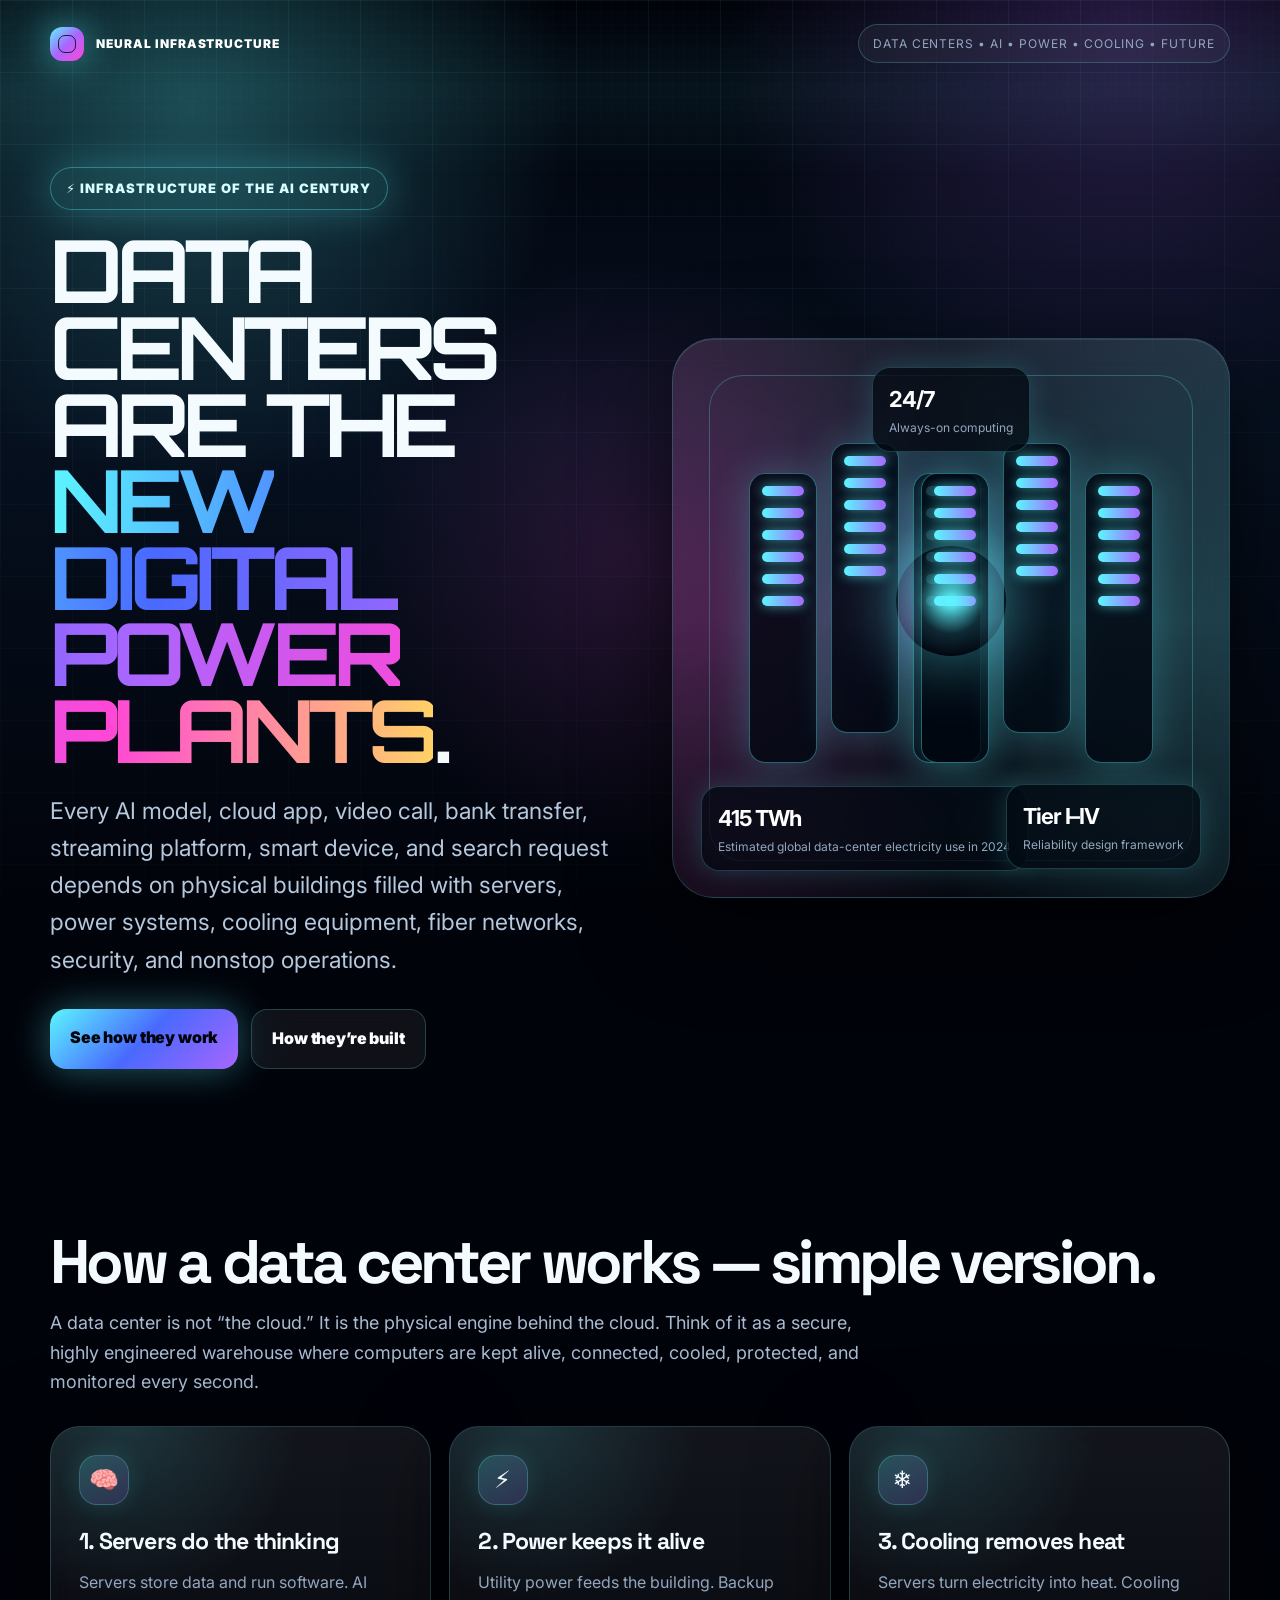
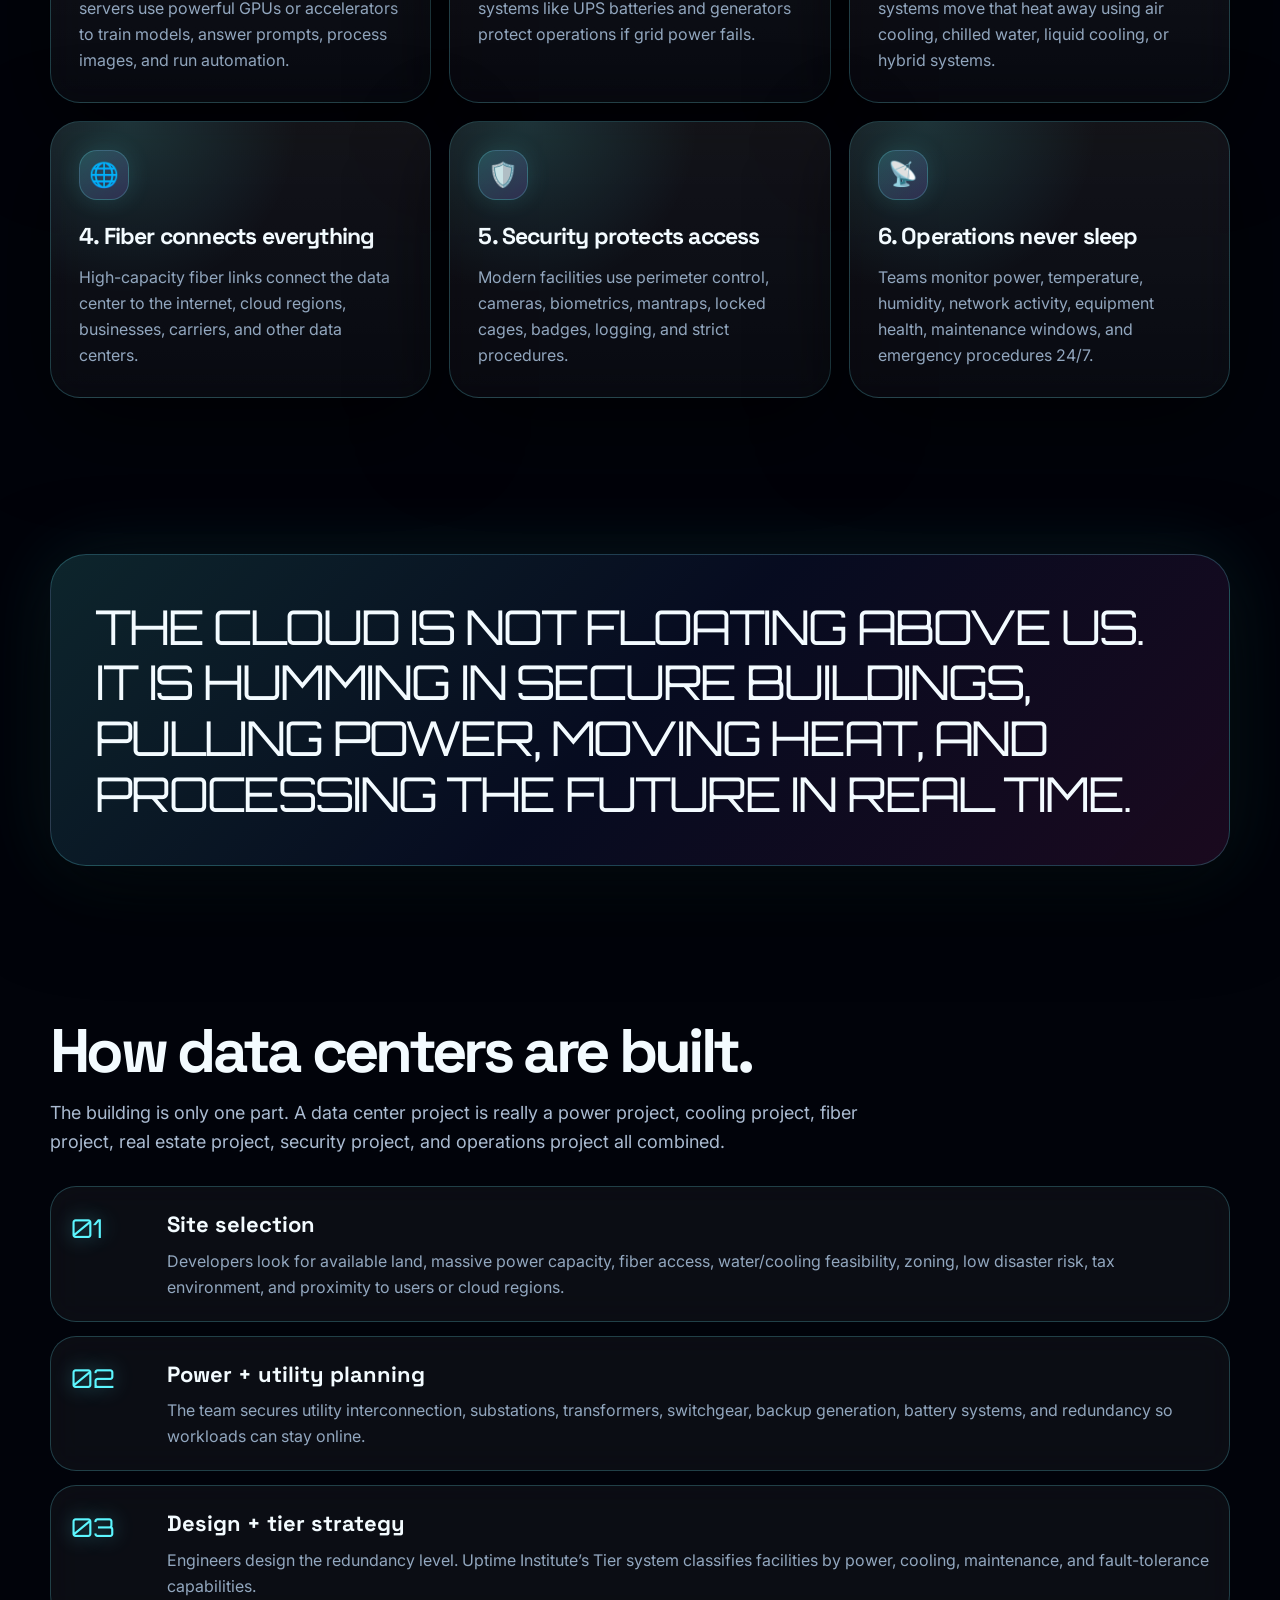
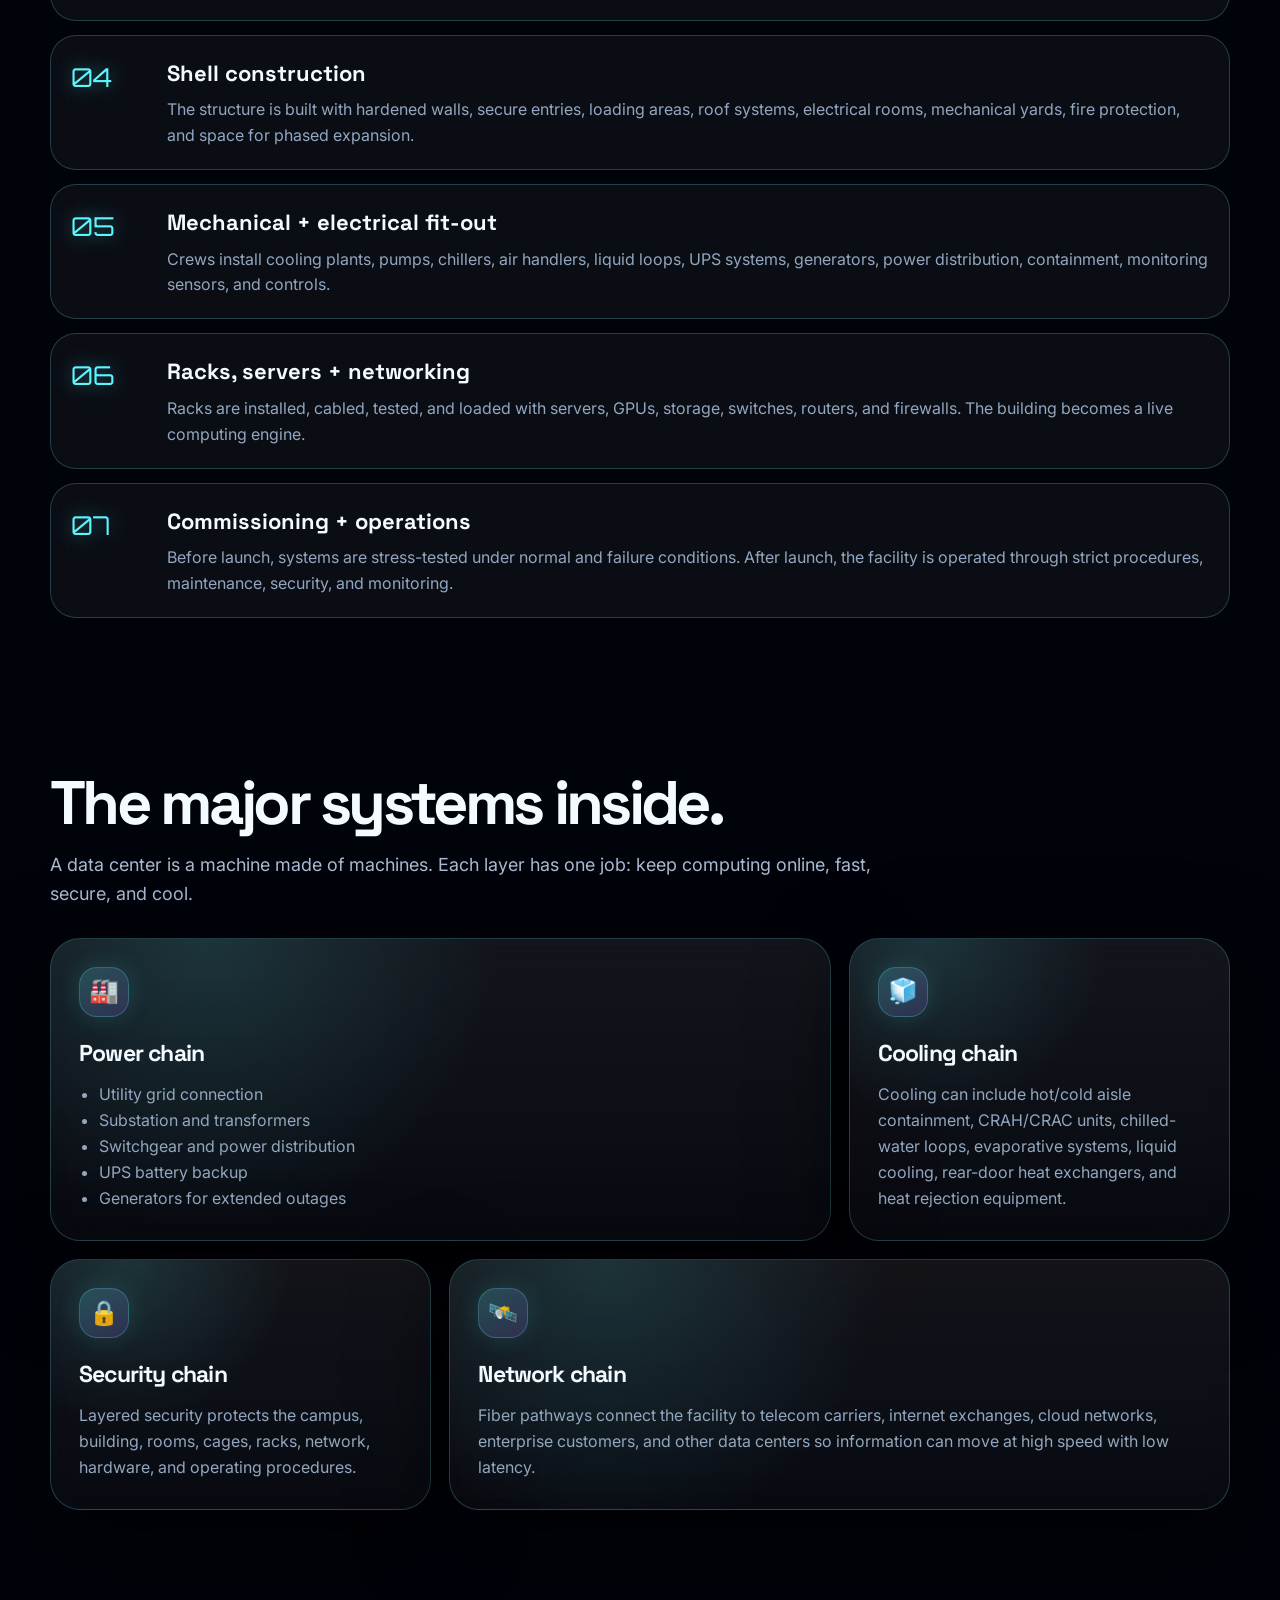
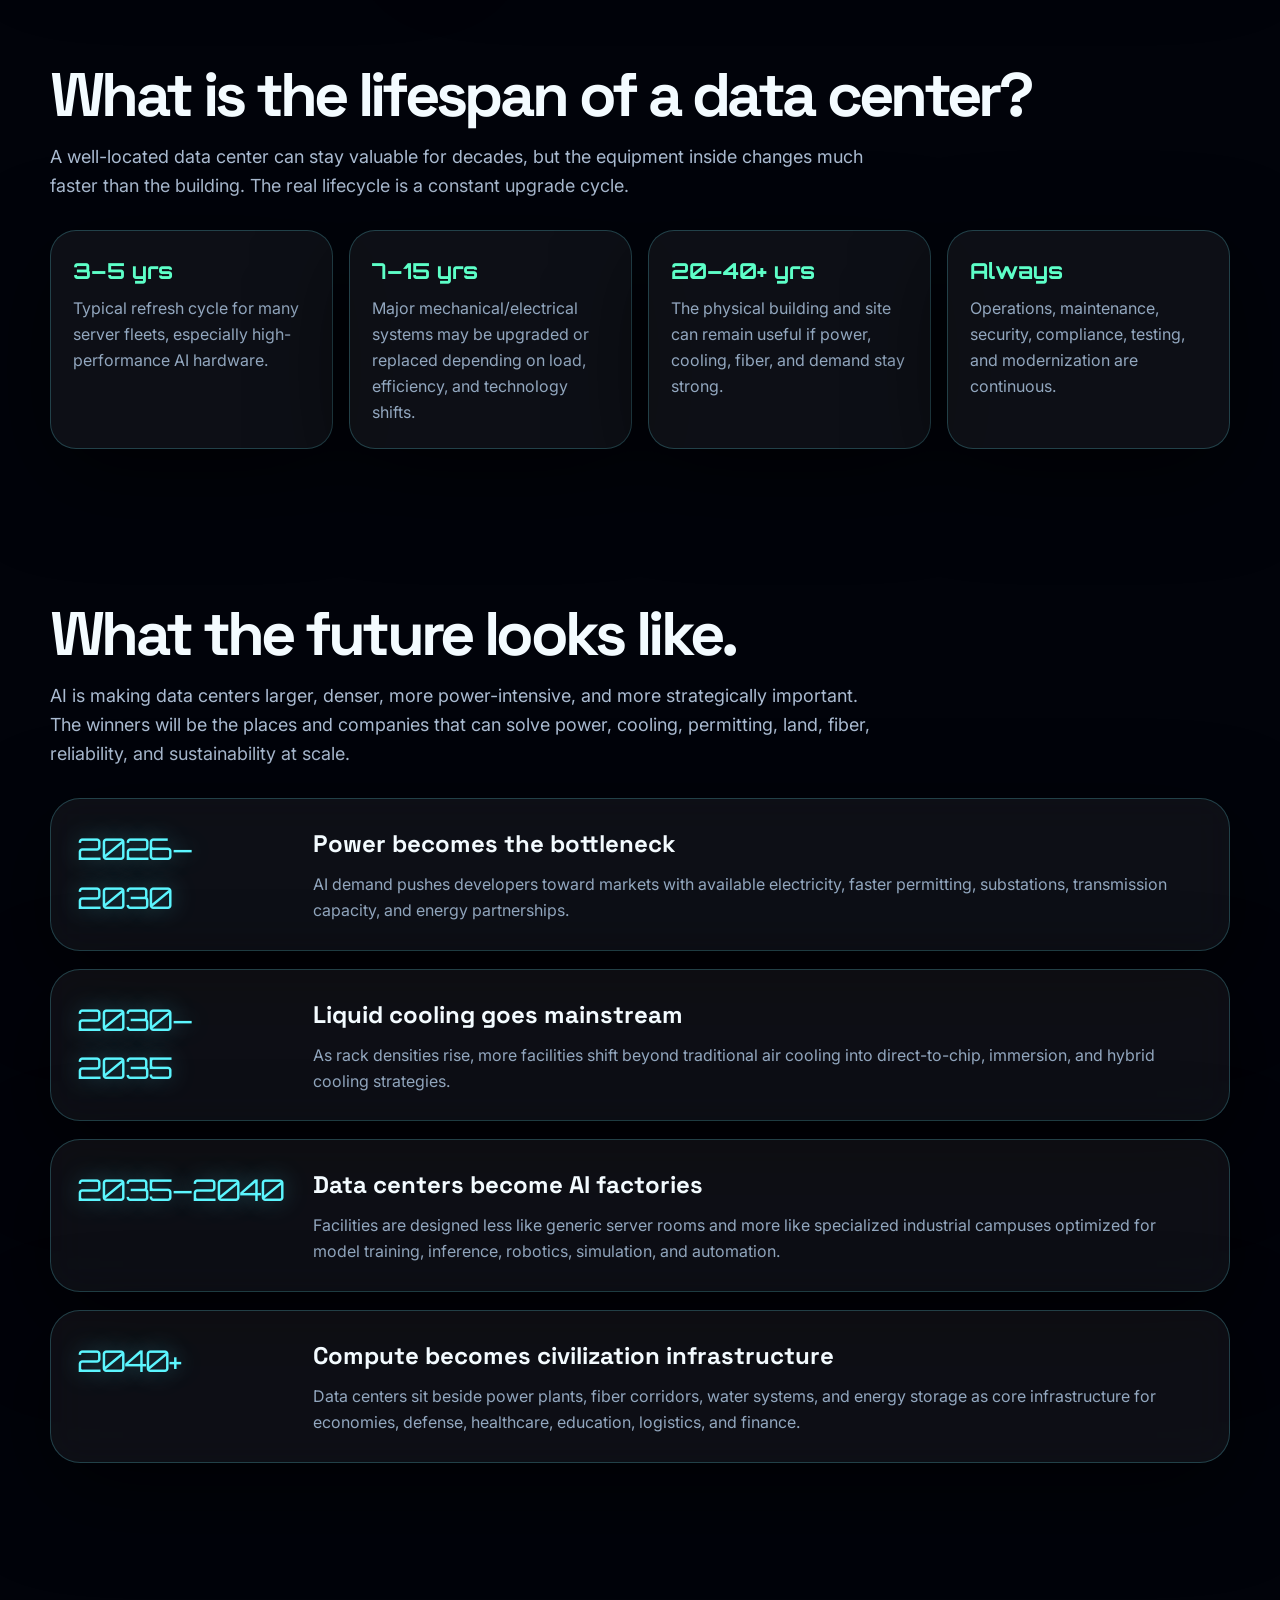
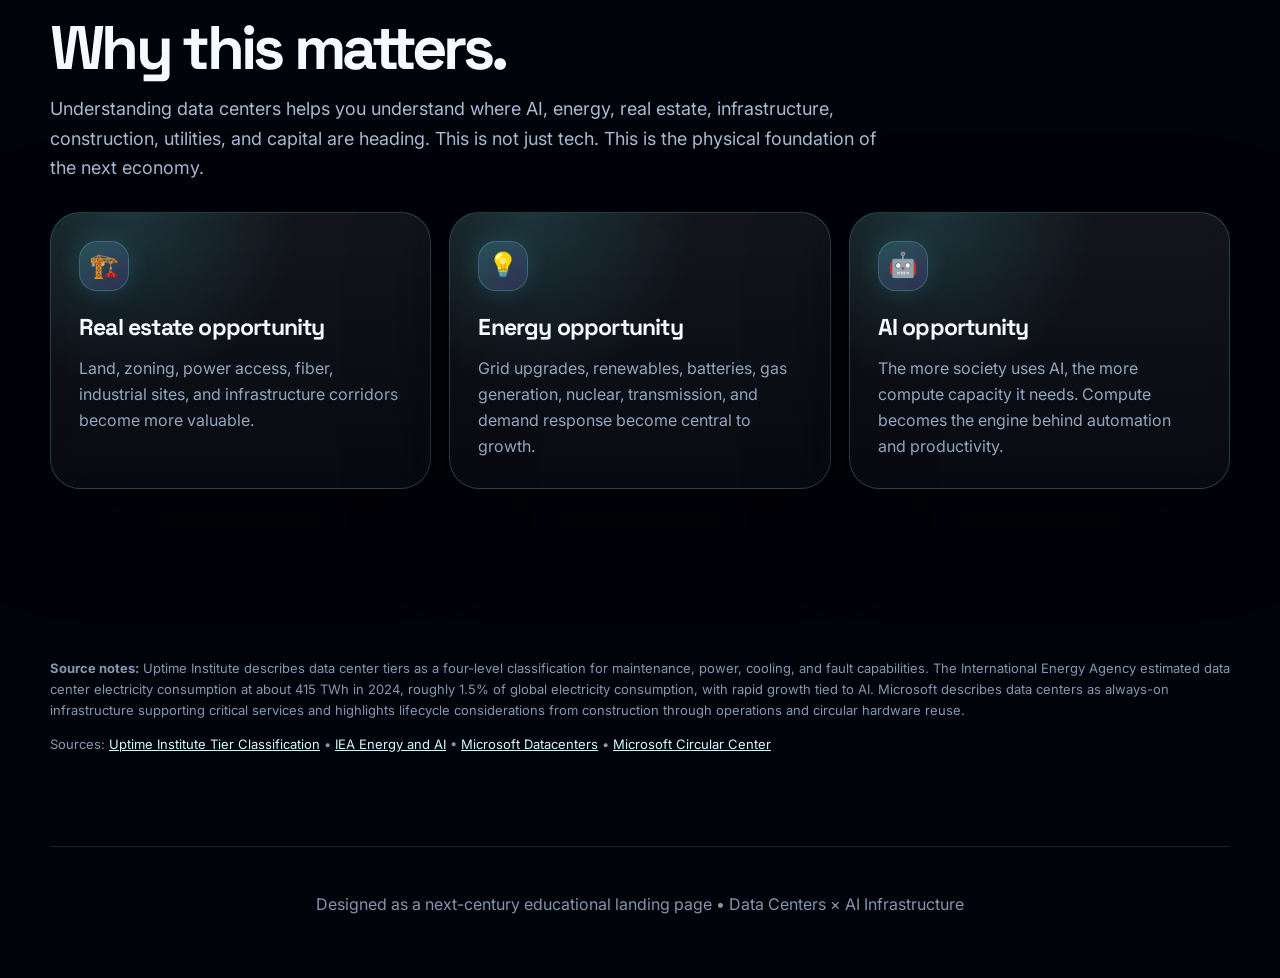
==== index.html @ 731235f8 "Rename ai_success_transformation.html to     index.html" ====
<!DOCTYPE html>
<html lang="en">
<head>
  <meta charset="UTF-8" />
  <meta name="viewport" content="width=device-width, initial-scale=1.0" />
  <title>Data Centers | Infrastructure of the AI Century</title>
  <link rel="preconnect" href="https://fonts.googleapis.com">
  <link rel="preconnect" href="https://fonts.gstatic.com" crossorigin>
  <link href="https://fonts.googleapis.com/css2?family=Inter:wght@400;500;600;700;800;900&family=Space+Grotesk:wght@600;700&family=Orbitron:wght@700;800;900&display=swap" rel="stylesheet">
  <style>
    :root{
      --void:#01030a; --deep:#050b18; --panel:rgba(7,16,33,.64); --panel2:rgba(255,255,255,.055);
      --text:#f3fbff; --muted:#92a7bf; --line:rgba(108,242,255,.22); --cyan:#5cf6ff; --blue:#4969ff;
      --violet:#a866ff; --magenta:#ff47d7; --green:#5dffc8; --amber:#ffd166; --red:#ff5470;
      --shadow:0 28px 90px rgba(0,0,0,.62); --glow:0 0 42px rgba(92,246,255,.28);
    }
    *{box-sizing:border-box} html{scroll-behavior:smooth} body{margin:0;font-family:Inter,system-ui,-apple-system,Segoe UI,sans-serif;color:var(--text);line-height:1.62;background:var(--void);overflow-x:hidden}
    body:before{content:"";position:fixed;inset:0;z-index:-4;background:radial-gradient(circle at 15% 12%,rgba(92,246,255,.26),transparent 28%),radial-gradient(circle at 88% 4%,rgba(168,102,255,.22),transparent 28%),radial-gradient(circle at 50% 62%,rgba(255,71,215,.14),transparent 35%),linear-gradient(180deg,#01030a 0%,#06101f 48%,#01030a 100%)}
    body:after{content:"";position:fixed;inset:0;z-index:-3;pointer-events:none;opacity:.34;background-image:linear-gradient(rgba(92,246,255,.16) 1px,transparent 1px),linear-gradient(90deg,rgba(92,246,255,.16) 1px,transparent 1px),linear-gradient(rgba(255,255,255,.04) 1px,transparent 1px),linear-gradient(90deg,rgba(255,255,255,.04) 1px,transparent 1px);background-size:72px 72px,72px 72px,12px 12px,12px 12px;mask-image:linear-gradient(180deg,rgba(0,0,0,.95),rgba(0,0,0,.22))}
    .scan{position:fixed;inset:0;pointer-events:none;z-index:-2;background:linear-gradient(180deg,transparent,rgba(92,246,255,.06),transparent);height:180px;animation:scan 7s linear infinite}@keyframes scan{from{transform:translateY(-220px)}to{transform:translateY(110vh)}}
    .wrap{width:min(1180px,calc(100% - 38px));margin:0 auto}.nav{display:flex;justify-content:space-between;align-items:center;padding:24px 0;color:var(--muted);font-size:12px;letter-spacing:.08em;text-transform:uppercase}.brand{display:flex;gap:12px;align-items:center;font-weight:900;color:#fff}.brandmark{width:34px;height:34px;border-radius:12px;background:linear-gradient(135deg,var(--cyan),var(--violet),var(--magenta));box-shadow:0 0 36px rgba(92,246,255,.55);position:relative}.brandmark:after{content:"";position:absolute;inset:8px;border:1px solid rgba(1,3,10,.8);border-radius:7px}.pill{border:1px solid var(--line);border-radius:999px;padding:9px 14px;background:rgba(255,255,255,.045);backdrop-filter:blur(18px)}
    h1,h2,h3{font-family:"Space Grotesk",Inter,sans-serif} h1{font-family:Orbitron,"Space Grotesk",Inter,sans-serif}.hero{min-height:820px;display:grid;align-items:center;position:relative;padding:80px 0 86px}.hero-grid{display:grid;grid-template-columns:1.02fr .98fr;gap:42px;align-items:center}.eyebrow{display:inline-flex;gap:10px;align-items:center;color:#d8fdff;background:rgba(92,246,255,.09);border:1px solid rgba(92,246,255,.34);box-shadow:var(--glow);padding:10px 15px;border-radius:999px;font-size:13px;font-weight:900;letter-spacing:.08em;text-transform:uppercase;margin-bottom:22px}.hero h1{font-size:clamp(45px,6.8vw,92px);line-height:.88;margin:0 0 24px;letter-spacing:-.07em}.gradient{background:linear-gradient(90deg,var(--cyan),var(--blue),var(--violet),var(--magenta),var(--amber));-webkit-background-clip:text;background-clip:text;color:transparent}.hero p{font-size:clamp(17px,2vw,23px);color:#b6c8dd;margin:0 0 30px;max-width:780px}.cta{display:flex;gap:13px;flex-wrap:wrap}.btn{padding:16px 20px;border-radius:16px;text-decoration:none;font-weight:900;border:1px solid var(--line);letter-spacing:-.01em}.primary{background:linear-gradient(135deg,var(--cyan),var(--blue),var(--violet));color:#02040a;border:0;box-shadow:0 0 38px rgba(92,246,255,.38)}.secondary{background:rgba(255,255,255,.06);color:white;backdrop-filter:blur(16px)}
    .core{height:560px;border-radius:42px;border:1px solid var(--line);background:linear-gradient(180deg,rgba(255,255,255,.08),rgba(255,255,255,.025));box-shadow:var(--shadow),inset 0 1px 0 rgba(255,255,255,.10);position:relative;overflow:hidden;backdrop-filter:blur(20px)}.core:before{content:"";position:absolute;inset:36px;border-radius:34px;border:1px solid rgba(92,246,255,.26);background:radial-gradient(circle at 50% 42%,rgba(92,246,255,.28),transparent 18%),radial-gradient(circle at 50% 42%,rgba(168,102,255,.18),transparent 36%)}.core:after{content:"";position:absolute;inset:-30%;background:conic-gradient(from 0deg,transparent,rgba(92,246,255,.18),transparent,rgba(255,71,215,.16),transparent);animation:rotate 12s linear infinite}@keyframes rotate{to{transform:rotate(360deg)}}.rack{position:absolute;width:68px;height:290px;border:1px solid rgba(92,246,255,.38);border-radius:16px;background:rgba(2,8,18,.8);box-shadow:0 0 38px rgba(92,246,255,.25);z-index:2;top:134px}.rack:nth-child(1){left:76px}.rack:nth-child(2){left:158px;top:104px}.rack:nth-child(3){left:240px}.rack:nth-child(4){right:240px}.rack:nth-child(5){right:158px;top:104px}.rack:nth-child(6){right:76px}.rack span{display:block;height:10px;margin:12px;border-radius:999px;background:linear-gradient(90deg,var(--cyan),var(--violet));box-shadow:0 0 12px rgba(92,246,255,.6)}.metric{position:absolute;z-index:3;background:rgba(2,8,18,.76);border:1px solid var(--line);border-radius:18px;padding:14px 16px;box-shadow:0 0 28px rgba(92,246,255,.18);backdrop-filter:blur(18px);font-size:12px;color:var(--muted)}.metric strong{display:block;color:white;font-size:22px;letter-spacing:-.05em}.m1{left:28px;bottom:26px}.m2{right:28px;bottom:28px}.m3{left:50%;transform:translateX(-50%);top:28px}.pulse{position:absolute;z-index:2;left:50%;top:47%;width:110px;height:110px;transform:translate(-50%,-50%);border-radius:50%;background:radial-gradient(circle,var(--cyan),rgba(92,246,255,.14) 42%,transparent 70%);box-shadow:0 0 70px rgba(92,246,255,.55);animation:pulse 2.6s ease-in-out infinite}@keyframes pulse{50%{transform:translate(-50%,-50%) scale(1.14);opacity:.72}}
    section{padding:78px 0}.section-title{font-size:clamp(34px,4.8vw,62px);line-height:.97;letter-spacing:-.06em;margin:0 0 16px}.section-copy{color:#aabbd1;font-size:18px;max-width:840px;margin:0 0 30px}.grid{display:grid;grid-template-columns:repeat(3,1fr);gap:18px}.card{position:relative;overflow:hidden;border:1px solid var(--line);border-radius:30px;padding:28px;background:linear-gradient(180deg,rgba(255,255,255,.075),rgba(255,255,255,.03));box-shadow:var(--shadow);backdrop-filter:blur(18px)}.card:before{content:"";position:absolute;inset:0;background:radial-gradient(circle at 20% 0%,rgba(92,246,255,.14),transparent 42%);pointer-events:none}.icon{position:relative;width:50px;height:50px;border-radius:18px;display:grid;place-items:center;font-size:24px;margin-bottom:18px;background:linear-gradient(135deg,rgba(92,246,255,.20),rgba(168,102,255,.18));border:1px solid var(--line);box-shadow:0 0 24px rgba(92,246,255,.14)}.card h3{position:relative;font-size:23px;margin:0 0 10px;letter-spacing:-.035em}.card p,.card li{position:relative;color:var(--muted);margin:0}.card ul{margin:0;padding-left:20px}.wide{grid-column:span 2}.flow{display:grid;gap:14px}.step{display:grid;grid-template-columns:78px 1fr;gap:18px;align-items:start;border:1px solid var(--line);border-radius:26px;padding:20px;background:rgba(255,255,255,.045);backdrop-filter:blur(16px)}.num{font-family:Orbitron;font-size:26px;color:var(--cyan);text-shadow:0 0 20px rgba(92,246,255,.45)}.step h3{margin:0 0 6px;font-size:22px}.step p{margin:0;color:var(--muted)}
    .quote{font-family:Orbitron,"Space Grotesk";font-size:clamp(26px,4vw,48px);line-height:1.16;letter-spacing:-.045em;padding:44px;border-radius:36px;border:1px solid var(--line);background:linear-gradient(135deg,rgba(92,246,255,.14),rgba(73,105,255,.09),rgba(255,71,215,.10));box-shadow:var(--shadow),0 0 80px rgba(92,246,255,.10)}.timeline{display:grid;gap:18px}.era{display:grid;grid-template-columns:210px 1fr;gap:26px;align-items:start;border:1px solid var(--line);border-radius:30px;padding:26px;background:rgba(255,255,255,.052);box-shadow:var(--shadow);backdrop-filter:blur(18px)}.year{font-family:Orbitron;font-size:30px;color:var(--cyan);letter-spacing:-.04em;text-shadow:0 0 24px rgba(92,246,255,.4)}.era h3{margin:0 0 8px;font-size:24px}.era p{margin:0;color:var(--muted)}
    .lifespan{display:grid;grid-template-columns:repeat(4,1fr);gap:16px}.life{border:1px solid var(--line);border-radius:26px;padding:22px;background:rgba(255,255,255,.052);box-shadow:var(--shadow)}.life strong{font-family:Orbitron;color:var(--green);font-size:22px;display:block;margin-bottom:8px}.life span{color:var(--muted)}.sources{font-size:13px;color:#8498b2}.sources a{color:#cffbff} footer{padding:45px 0 60px;text-align:center;color:#8296ad;border-top:1px solid rgba(92,246,255,.14)}
    @media(max-width:940px){.hero-grid,.grid{grid-template-columns:1fr}.wide{grid-column:auto}.core{height:440px}.rack{height:220px;width:52px;top:120px}.rack:nth-child(1){left:34px}.rack:nth-child(2){left:96px;top:92px}.rack:nth-child(3){left:158px}.rack:nth-child(4){right:158px}.rack:nth-child(5){right:96px;top:92px}.rack:nth-child(6){right:34px}.lifespan{grid-template-columns:1fr 1fr}.era{grid-template-columns:1fr}.pill{display:none}}
    @media(max-width:560px){.wrap{width:min(100% - 28px,1180px)}.hero{padding-top:48px}.core{height:390px}.rack{display:none}.lifespan{grid-template-columns:1fr}.step{grid-template-columns:1fr}.hero h1{font-size:40px}.nav{align-items:flex-start}.quote{padding:28px}.btn{width:100%;text-align:center}}
  </style>
</head>
<body>
  <div class="scan"></div>
  <div class="wrap">
    <nav class="nav"><div class="brand"><span class="brandmark"></span> Neural Infrastructure</div><div class="pill">Data Centers • AI • Power • Cooling • Future</div></nav>
    <header class="hero">
      <div class="hero-grid">
        <div>
          <div class="eyebrow">⚡ Infrastructure of the AI century</div>
          <h1>DATA CENTERS ARE THE <span class="gradient">NEW DIGITAL POWER PLANTS</span>.</h1>
          <p>Every AI model, cloud app, video call, bank transfer, streaming platform, smart device, and search request depends on physical buildings filled with servers, power systems, cooling equipment, fiber networks, security, and nonstop operations.</p>
          <div class="cta"><a class="btn primary" href="#how">See how they work</a><a class="btn secondary" href="#built">How they’re built</a></div>
        </div>
        <div class="core" aria-label="Futuristic data center visualization">
          <div class="rack"><span></span><span></span><span></span><span></span><span></span><span></span></div><div class="rack"><span></span><span></span><span></span><span></span><span></span><span></span></div><div class="rack"><span></span><span></span><span></span><span></span><span></span><span></span></div><div class="rack"><span></span><span></span><span></span><span></span><span></span><span></span></div><div class="rack"><span></span><span></span><span></span><span></span><span></span><span></span></div><div class="rack"><span></span><span></span><span></span><span></span><span></span><span></span></div>
          <div class="pulse"></div>
          <div class="metric m3"><strong>24/7</strong>Always-on computing</div>
          <div class="metric m1"><strong>415 TWh</strong>Estimated global data-center electricity use in 2024</div>
          <div class="metric m2"><strong>Tier I–IV</strong>Reliability design framework</div>
        </div>
      </div>
    </header>

    <section id="how">
      <h2 class="section-title">How a data center works — simple version.</h2>
      <p class="section-copy">A data center is not “the cloud.” It is the physical engine behind the cloud. Think of it as a secure, highly engineered warehouse where computers are kept alive, connected, cooled, protected, and monitored every second.</p>
      <div class="grid">
        <div class="card"><div class="icon">🧠</div><h3>1. Servers do the thinking</h3><p>Servers store data and run software. AI servers use powerful GPUs or accelerators to train models, answer prompts, process images, and run automation.</p></div>
        <div class="card"><div class="icon">⚡</div><h3>2. Power keeps it alive</h3><p>Utility power feeds the building. Backup systems like UPS batteries and generators protect operations if grid power fails.</p></div>
        <div class="card"><div class="icon">❄️</div><h3>3. Cooling removes heat</h3><p>Servers turn electricity into heat. Cooling systems move that heat away using air cooling, chilled water, liquid cooling, or hybrid systems.</p></div>
        <div class="card"><div class="icon">🌐</div><h3>4. Fiber connects everything</h3><p>High-capacity fiber links connect the data center to the internet, cloud regions, businesses, carriers, and other data centers.</p></div>
        <div class="card"><div class="icon">🛡️</div><h3>5. Security protects access</h3><p>Modern facilities use perimeter control, cameras, biometrics, mantraps, locked cages, badges, logging, and strict procedures.</p></div>
        <div class="card"><div class="icon">📡</div><h3>6. Operations never sleep</h3><p>Teams monitor power, temperature, humidity, network activity, equipment health, maintenance windows, and emergency procedures 24/7.</p></div>
      </div>
    </section>

    <section>
      <div class="quote">THE CLOUD IS NOT FLOATING ABOVE US. IT IS HUMMING IN SECURE BUILDINGS, PULLING POWER, MOVING HEAT, AND PROCESSING THE FUTURE IN REAL TIME.</div>
    </section>

    <section id="built">
      <h2 class="section-title">How data centers are built.</h2>
      <p class="section-copy">The building is only one part. A data center project is really a power project, cooling project, fiber project, real estate project, security project, and operations project all combined.</p>
      <div class="flow">
        <div class="step"><div class="num">01</div><div><h3>Site selection</h3><p>Developers look for available land, massive power capacity, fiber access, water/cooling feasibility, zoning, low disaster risk, tax environment, and proximity to users or cloud regions.</p></div></div>
        <div class="step"><div class="num">02</div><div><h3>Power + utility planning</h3><p>The team secures utility interconnection, substations, transformers, switchgear, backup generation, battery systems, and redundancy so workloads can stay online.</p></div></div>
        <div class="step"><div class="num">03</div><div><h3>Design + tier strategy</h3><p>Engineers design the redundancy level. Uptime Institute’s Tier system classifies facilities by power, cooling, maintenance, and fault-tolerance capabilities.</p></div></div>
        <div class="step"><div class="num">04</div><div><h3>Shell construction</h3><p>The structure is built with hardened walls, secure entries, loading areas, roof systems, electrical rooms, mechanical yards, fire protection, and space for phased expansion.</p></div></div>
        <div class="step"><div class="num">05</div><div><h3>Mechanical + electrical fit-out</h3><p>Crews install cooling plants, pumps, chillers, air handlers, liquid loops, UPS systems, generators, power distribution, containment, monitoring sensors, and controls.</p></div></div>
        <div class="step"><div class="num">06</div><div><h3>Racks, servers + networking</h3><p>Racks are installed, cabled, tested, and loaded with servers, GPUs, storage, switches, routers, and firewalls. The building becomes a live computing engine.</p></div></div>
        <div class="step"><div class="num">07</div><div><h3>Commissioning + operations</h3><p>Before launch, systems are stress-tested under normal and failure conditions. After launch, the facility is operated through strict procedures, maintenance, security, and monitoring.</p></div></div>
      </div>
    </section>

    <section>
      <h2 class="section-title">The major systems inside.</h2>
      <p class="section-copy">A data center is a machine made of machines. Each layer has one job: keep computing online, fast, secure, and cool.</p>
      <div class="grid">
        <div class="card wide"><div class="icon">🏭</div><h3>Power chain</h3><ul><li>Utility grid connection</li><li>Substation and transformers</li><li>Switchgear and power distribution</li><li>UPS battery backup</li><li>Generators for extended outages</li></ul></div>
        <div class="card"><div class="icon">🧊</div><h3>Cooling chain</h3><p>Cooling can include hot/cold aisle containment, CRAH/CRAC units, chilled-water loops, evaporative systems, liquid cooling, rear-door heat exchangers, and heat rejection equipment.</p></div>
        <div class="card"><div class="icon">🔒</div><h3>Security chain</h3><p>Layered security protects the campus, building, rooms, cages, racks, network, hardware, and operating procedures.</p></div>
        <div class="card wide"><div class="icon">🛰️</div><h3>Network chain</h3><p>Fiber pathways connect the facility to telecom carriers, internet exchanges, cloud networks, enterprise customers, and other data centers so information can move at high speed with low latency.</p></div>
      </div>
    </section>

    <section id="lifespan">
      <h2 class="section-title">What is the lifespan of a data center?</h2>
      <p class="section-copy">A well-located data center can stay valuable for decades, but the equipment inside changes much faster than the building. The real lifecycle is a constant upgrade cycle.</p>
      <div class="lifespan">
        <div class="life"><strong>3–5 yrs</strong><span>Typical refresh cycle for many server fleets, especially high-performance AI hardware.</span></div>
        <div class="life"><strong>7–15 yrs</strong><span>Major mechanical/electrical systems may be upgraded or replaced depending on load, efficiency, and technology shifts.</span></div>
        <div class="life"><strong>20–40+ yrs</strong><span>The physical building and site can remain useful if power, cooling, fiber, and demand stay strong.</span></div>
        <div class="life"><strong>Always</strong><span>Operations, maintenance, security, compliance, testing, and modernization are continuous.</span></div>
      </div>
    </section>

    <section id="future">
      <h2 class="section-title">What the future looks like.</h2>
      <p class="section-copy">AI is making data centers larger, denser, more power-intensive, and more strategically important. The winners will be the places and companies that can solve power, cooling, permitting, land, fiber, reliability, and sustainability at scale.</p>
      <div class="timeline">
        <div class="era"><div class="year">2026–2030</div><div><h3>Power becomes the bottleneck</h3><p>AI demand pushes developers toward markets with available electricity, faster permitting, substations, transmission capacity, and energy partnerships.</p></div></div>
        <div class="era"><div class="year">2030–2035</div><div><h3>Liquid cooling goes mainstream</h3><p>As rack densities rise, more facilities shift beyond traditional air cooling into direct-to-chip, immersion, and hybrid cooling strategies.</p></div></div>
        <div class="era"><div class="year">2035–2040</div><div><h3>Data centers become AI factories</h3><p>Facilities are designed less like generic server rooms and more like specialized industrial campuses optimized for model training, inference, robotics, simulation, and automation.</p></div></div>
        <div class="era"><div class="year">2040+</div><div><h3>Compute becomes civilization infrastructure</h3><p>Data centers sit beside power plants, fiber corridors, water systems, and energy storage as core infrastructure for economies, defense, healthcare, education, logistics, and finance.</p></div></div>
      </div>
    </section>

    <section>
      <h2 class="section-title">Why this matters.</h2>
      <p class="section-copy">Understanding data centers helps you understand where AI, energy, real estate, infrastructure, construction, utilities, and capital are heading. This is not just tech. This is the physical foundation of the next economy.</p>
      <div class="grid">
        <div class="card"><div class="icon">🏗️</div><h3>Real estate opportunity</h3><p>Land, zoning, power access, fiber, industrial sites, and infrastructure corridors become more valuable.</p></div>
        <div class="card"><div class="icon">💡</div><h3>Energy opportunity</h3><p>Grid upgrades, renewables, batteries, gas generation, nuclear, transmission, and demand response become central to growth.</p></div>
        <div class="card"><div class="icon">🤖</div><h3>AI opportunity</h3><p>The more society uses AI, the more compute capacity it needs. Compute becomes the engine behind automation and productivity.</p></div>
      </div>
    </section>

    <section class="sources">
      <p><strong>Source notes:</strong> Uptime Institute describes data center tiers as a four-level classification for maintenance, power, cooling, and fault capabilities. The International Energy Agency estimated data center electricity consumption at about 415 TWh in 2024, roughly 1.5% of global electricity consumption, with rapid growth tied to AI. Microsoft describes data centers as always-on infrastructure supporting critical services and highlights lifecycle considerations from construction through operations and circular hardware reuse.</p>
      <p>Sources: <a href="https://uptimeinstitute.com/tiers" target="_blank" rel="noopener">Uptime Institute Tier Classification</a> • <a href="https://www.iea.org/reports/energy-and-ai/energy-demand-from-ai" target="_blank" rel="noopener">IEA Energy and AI</a> • <a href="https://news.microsoft.com/datacenters/" target="_blank" rel="noopener">Microsoft Datacenters</a> • <a href="https://datacenters.microsoft.com/tour/circular-center/" target="_blank" rel="noopener">Microsoft Circular Center</a></p>
    </section>

    <footer>Designed as a next-century educational landing page • Data Centers × AI Infrastructure</footer>
  </div>
</body>
</html>
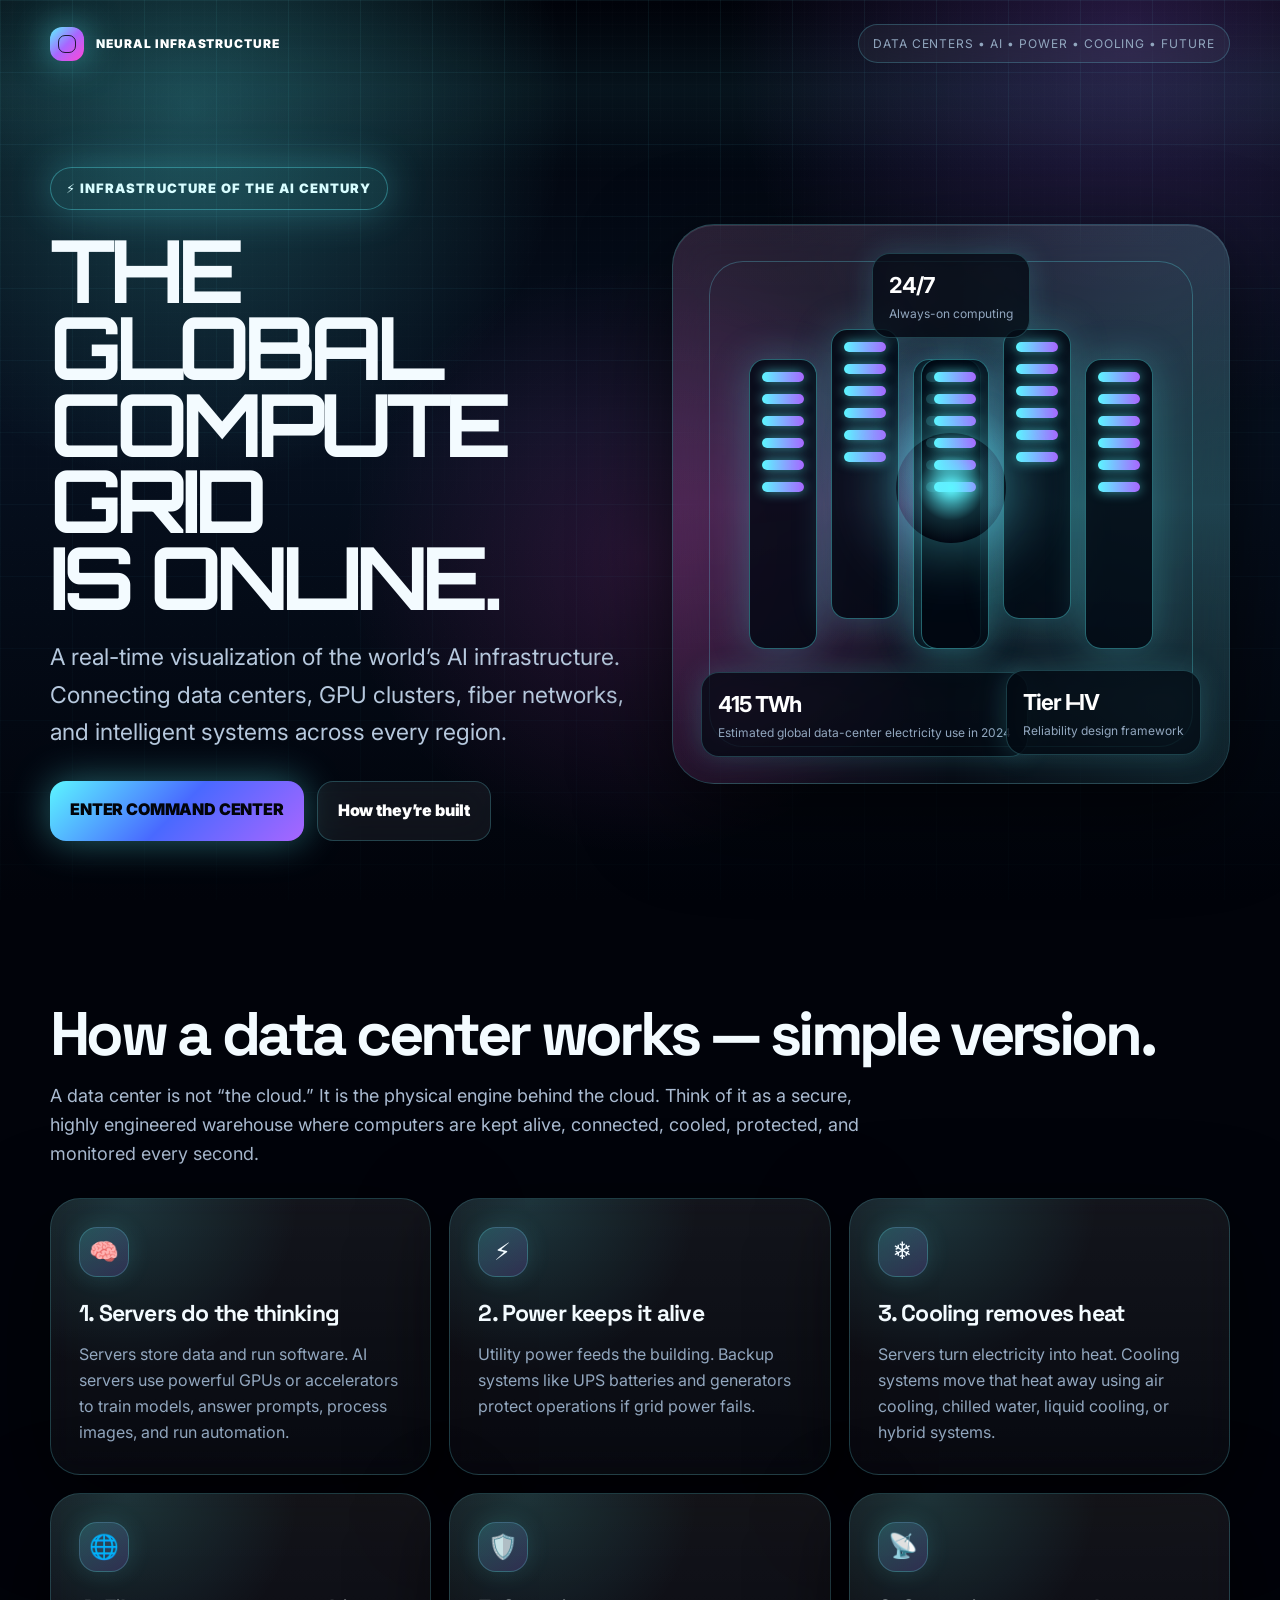
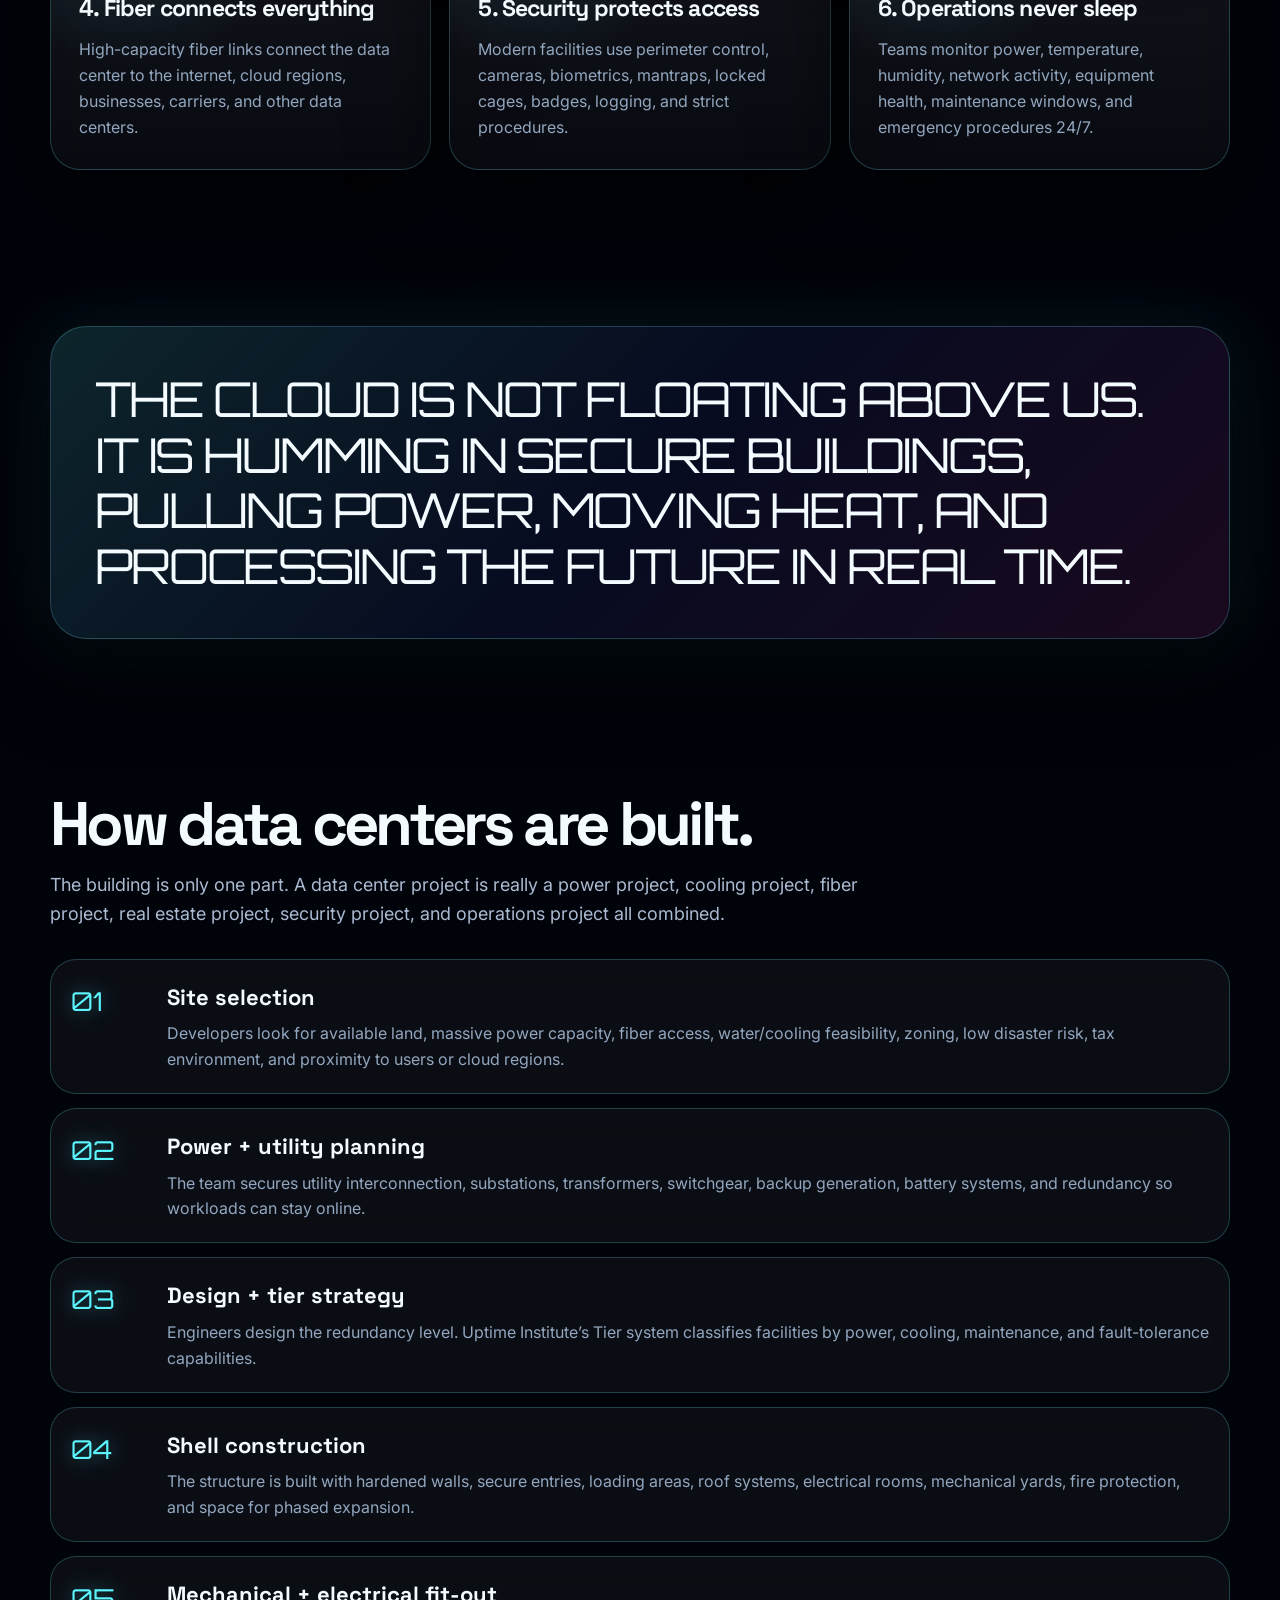
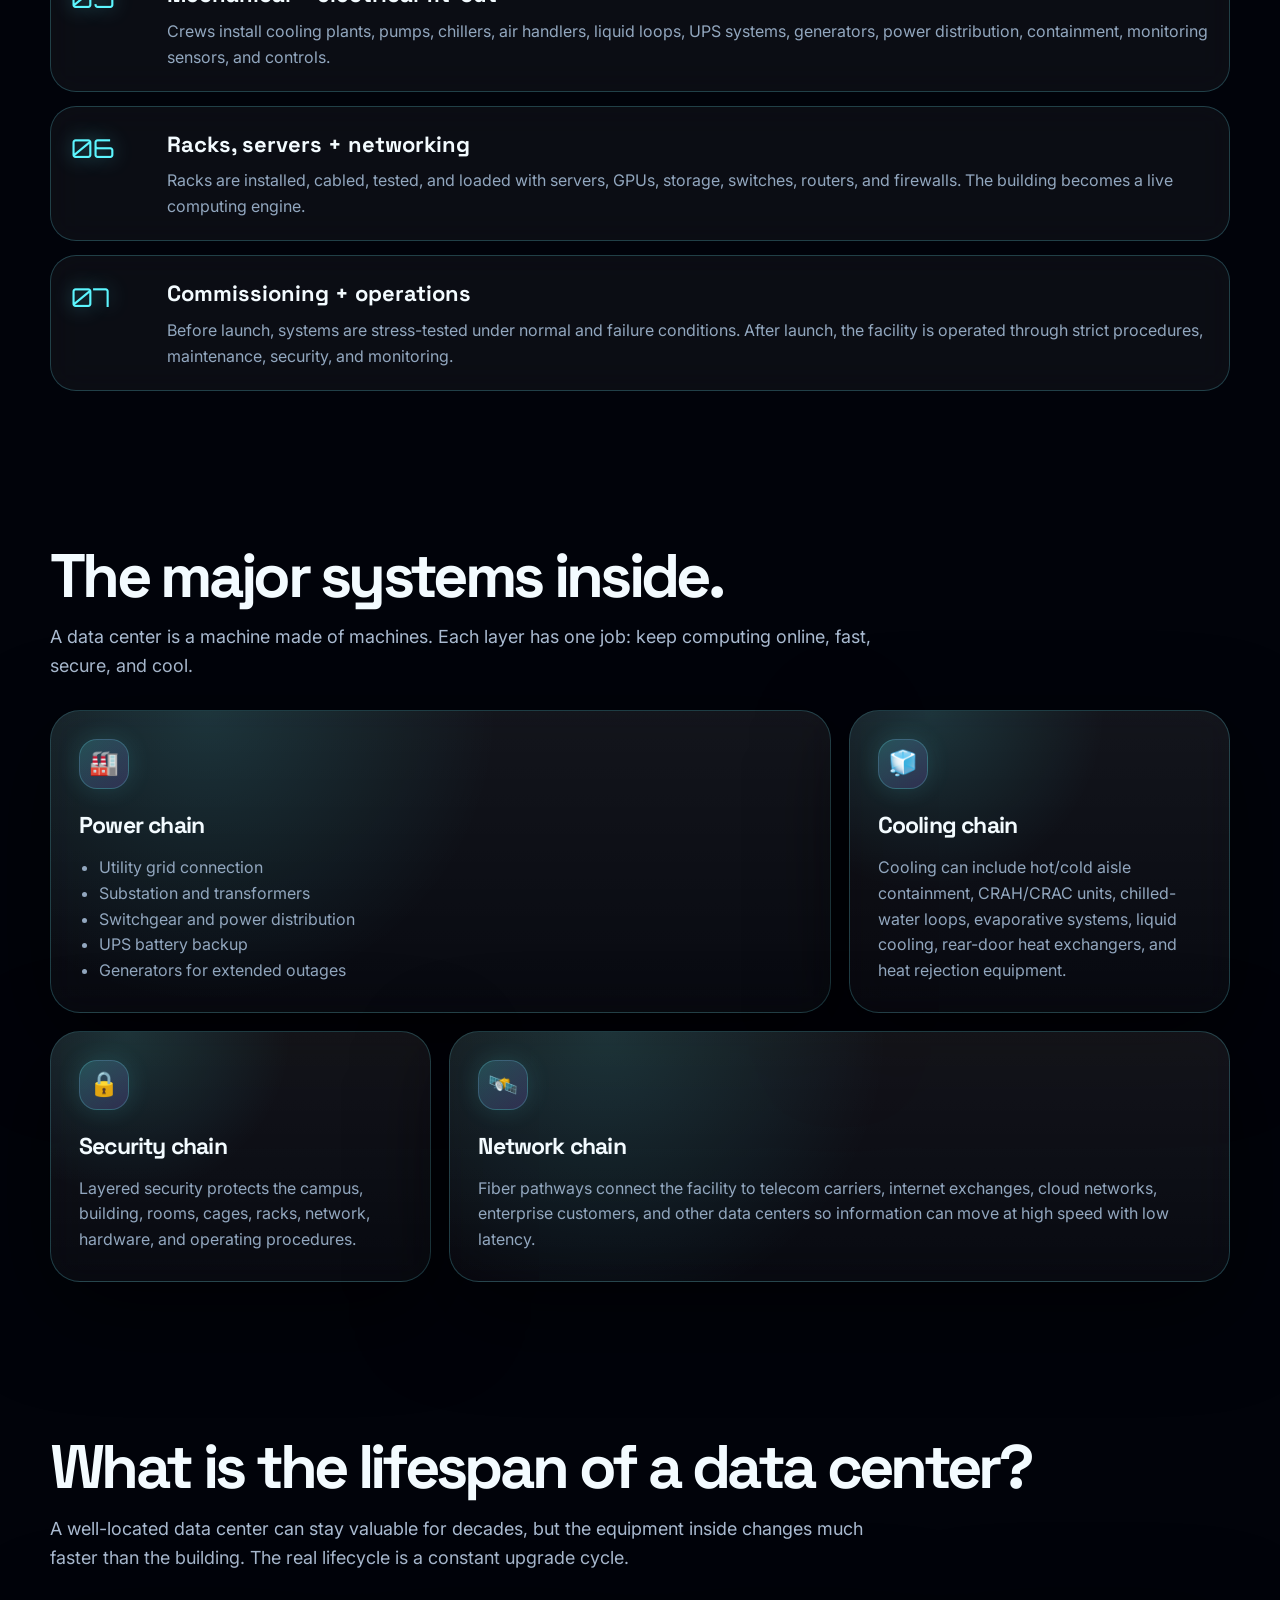
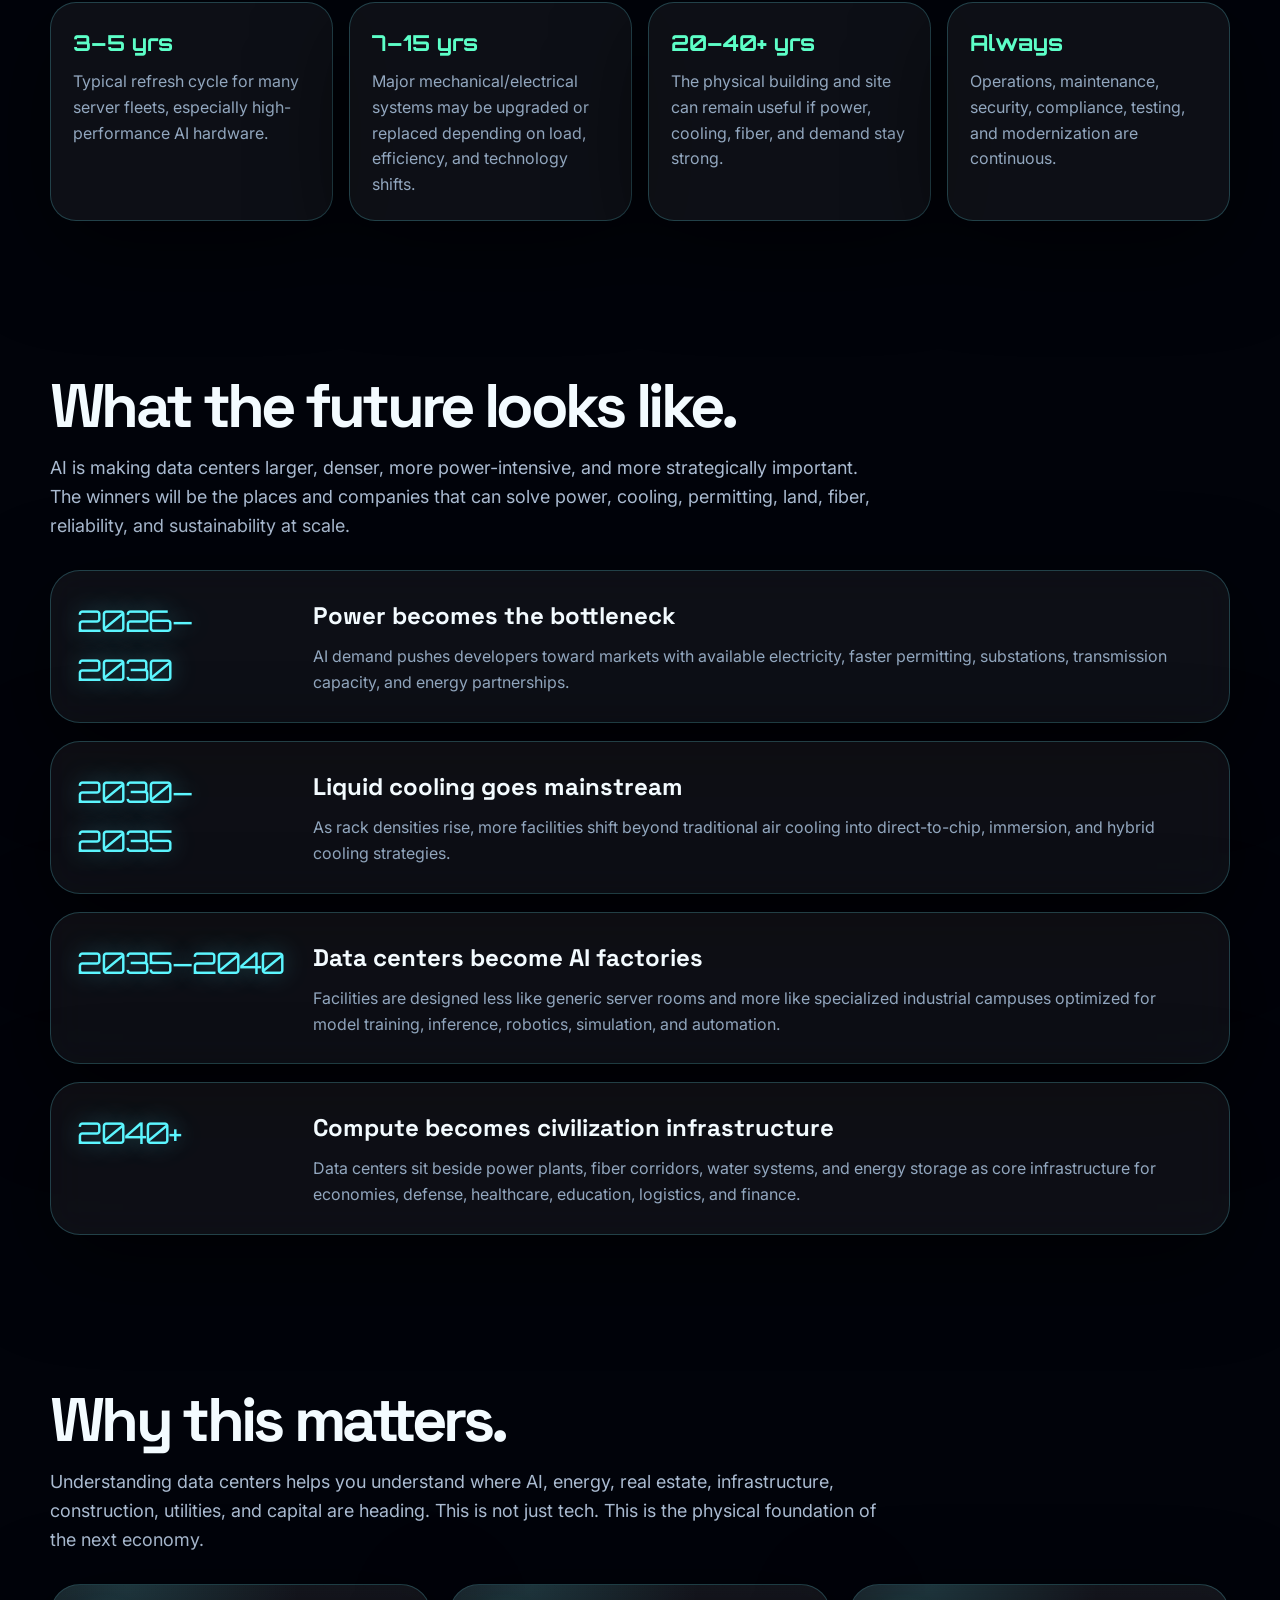
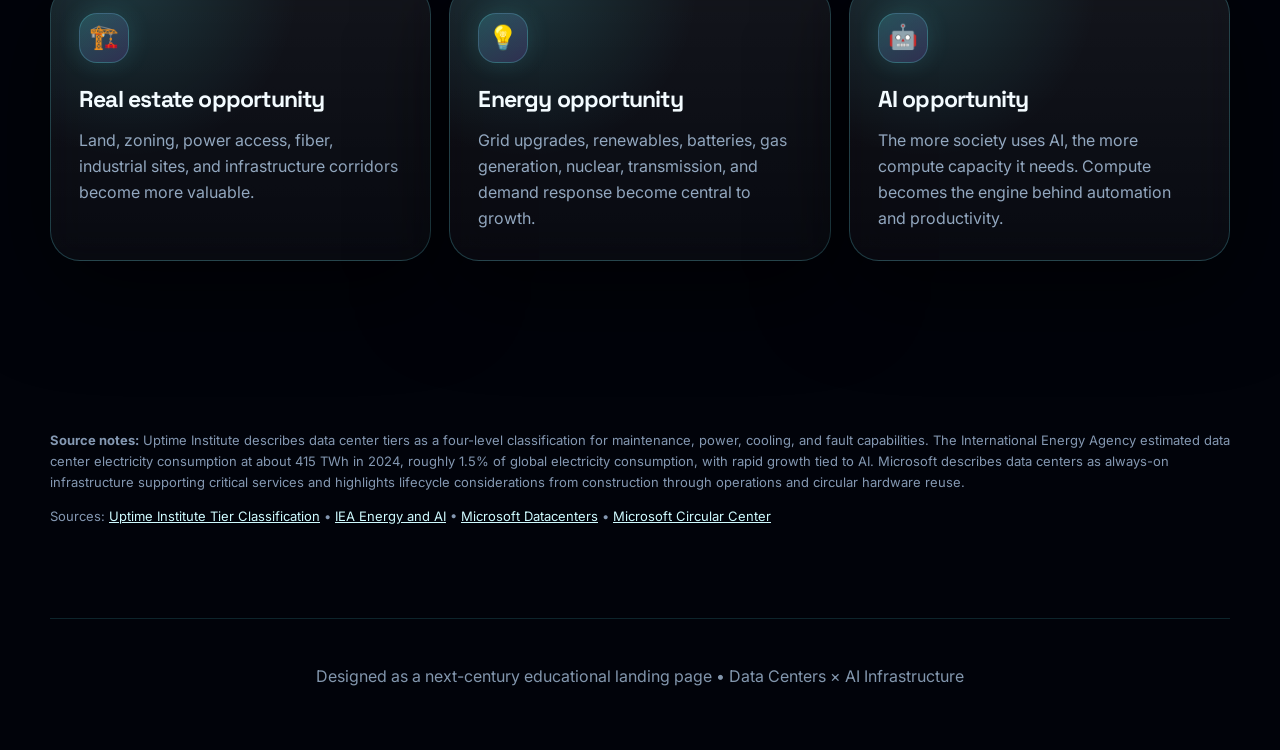
==== commit 21ffee4d: "Update index.html" ====
--- a/index.html
+++ b/index.html
@@ -36,9 +36,18 @@
       <div class="hero-grid">
         <div>
           <div class="eyebrow">⚡ Infrastructure of the AI century</div>
-          <h1>DATA CENTERS ARE THE <span class="gradient">NEW DIGITAL POWER PLANTS</span>.</h1>
-          <p>Every AI model, cloud app, video call, bank transfer, streaming platform, smart device, and search request depends on physical buildings filled with servers, power systems, cooling equipment, fiber networks, security, and nonstop operations.</p>
-          <div class="cta"><a class="btn primary" href="#how">See how they work</a><a class="btn secondary" href="#built">How they’re built</a></div>
+        
+<h1>
+  THE GLOBAL<br>
+  COMPUTE GRID<br>
+  IS ONLINE.
+</h1>
+
+<p>
+  A real-time visualization of the world’s AI infrastructure.
+  Connecting data centers, GPU clusters, fiber networks,
+  and intelligent systems across every region.
+</p>          <div class="cta"><a class="btn primary" href="dashboard.html">ENTER COMMAND CENTER</a><a class="btn secondary" href="#built">How they’re built</a></div>
         </div>
         <div class="core" aria-label="Futuristic data center visualization">
           <div class="rack"><span></span><span></span><span></span><span></span><span></span><span></span></div><div class="rack"><span></span><span></span><span></span><span></span><span></span><span></span></div><div class="rack"><span></span><span></span><span></span><span></span><span></span><span></span></div><div class="rack"><span></span><span></span><span></span><span></span><span></span><span></span></div><div class="rack"><span></span><span></span><span></span><span></span><span></span><span></span></div><div class="rack"><span></span><span></span><span></span><span></span><span></span><span></span></div>
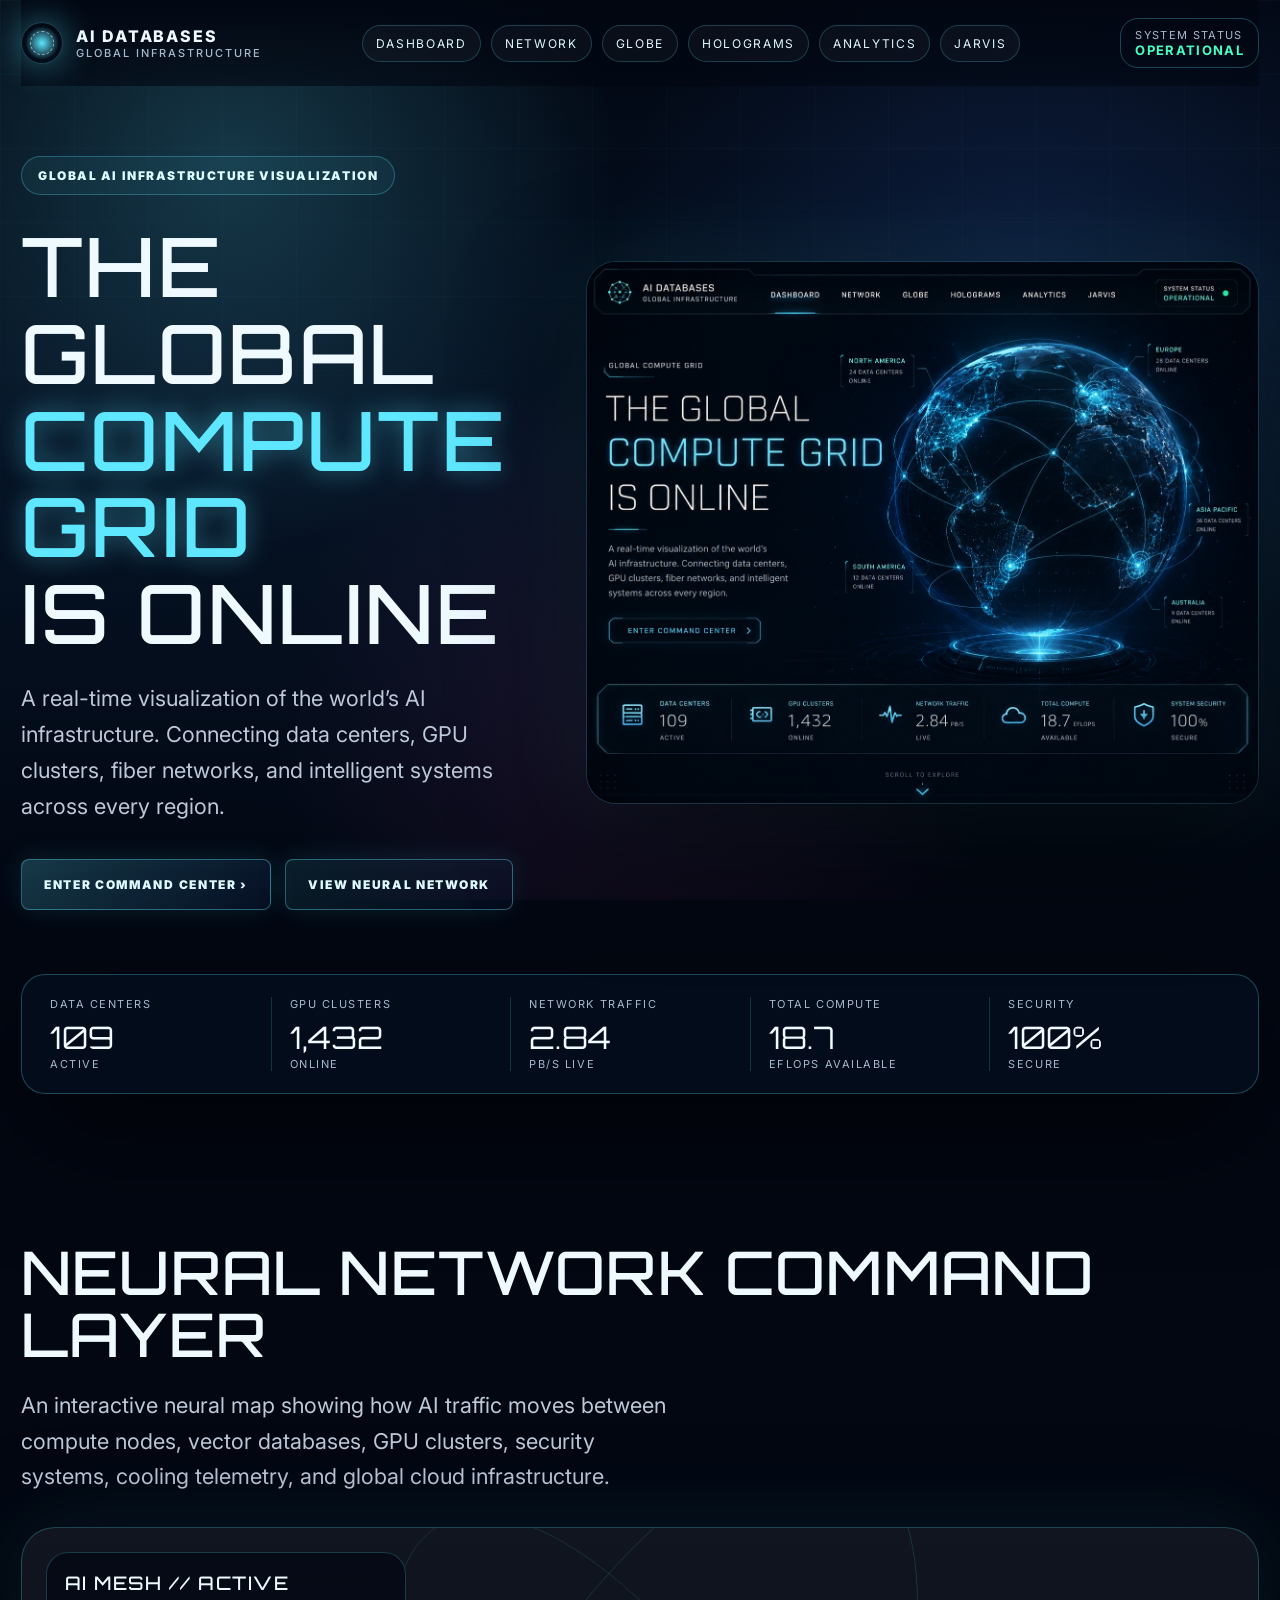
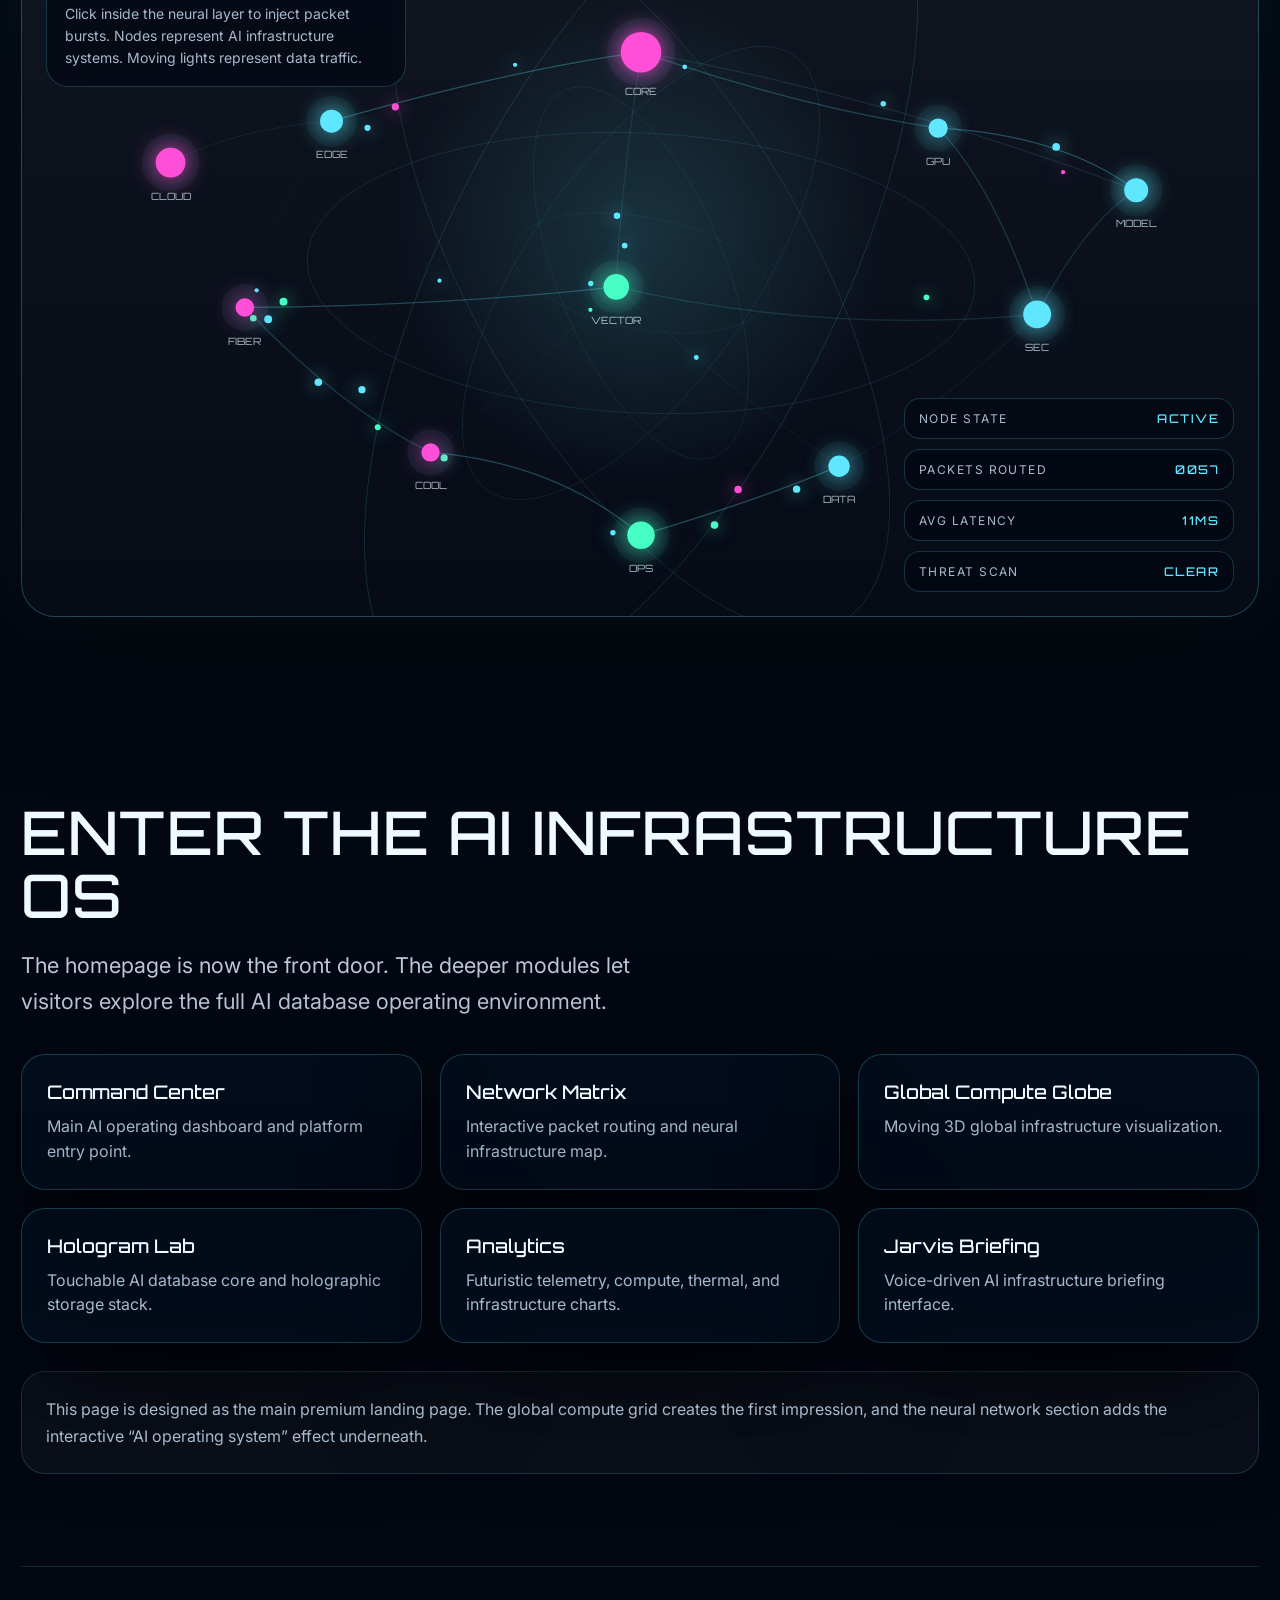
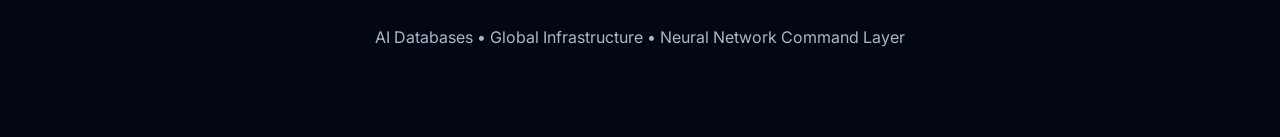
==== commit 88da9cfc: "Add files via upload" ====
--- a/index.html
+++ b/index.html
@@ -1,144 +1,362 @@
 <!DOCTYPE html>
 <html lang="en">
 <head>
-  <meta charset="UTF-8" />
-  <meta name="viewport" content="width=device-width, initial-scale=1.0" />
-  <title>Data Centers | Infrastructure of the AI Century</title>
-  <link rel="preconnect" href="https://fonts.googleapis.com">
-  <link rel="preconnect" href="https://fonts.gstatic.com" crossorigin>
-  <link href="https://fonts.googleapis.com/css2?family=Inter:wght@400;500;600;700;800;900&family=Space+Grotesk:wght@600;700&family=Orbitron:wght@700;800;900&display=swap" rel="stylesheet">
-  <style>
-    :root{
-      --void:#01030a; --deep:#050b18; --panel:rgba(7,16,33,.64); --panel2:rgba(255,255,255,.055);
-      --text:#f3fbff; --muted:#92a7bf; --line:rgba(108,242,255,.22); --cyan:#5cf6ff; --blue:#4969ff;
-      --violet:#a866ff; --magenta:#ff47d7; --green:#5dffc8; --amber:#ffd166; --red:#ff5470;
-      --shadow:0 28px 90px rgba(0,0,0,.62); --glow:0 0 42px rgba(92,246,255,.28);
-    }
-    *{box-sizing:border-box} html{scroll-behavior:smooth} body{margin:0;font-family:Inter,system-ui,-apple-system,Segoe UI,sans-serif;color:var(--text);line-height:1.62;background:var(--void);overflow-x:hidden}
-    body:before{content:"";position:fixed;inset:0;z-index:-4;background:radial-gradient(circle at 15% 12%,rgba(92,246,255,.26),transparent 28%),radial-gradient(circle at 88% 4%,rgba(168,102,255,.22),transparent 28%),radial-gradient(circle at 50% 62%,rgba(255,71,215,.14),transparent 35%),linear-gradient(180deg,#01030a 0%,#06101f 48%,#01030a 100%)}
-    body:after{content:"";position:fixed;inset:0;z-index:-3;pointer-events:none;opacity:.34;background-image:linear-gradient(rgba(92,246,255,.16) 1px,transparent 1px),linear-gradient(90deg,rgba(92,246,255,.16) 1px,transparent 1px),linear-gradient(rgba(255,255,255,.04) 1px,transparent 1px),linear-gradient(90deg,rgba(255,255,255,.04) 1px,transparent 1px);background-size:72px 72px,72px 72px,12px 12px,12px 12px;mask-image:linear-gradient(180deg,rgba(0,0,0,.95),rgba(0,0,0,.22))}
-    .scan{position:fixed;inset:0;pointer-events:none;z-index:-2;background:linear-gradient(180deg,transparent,rgba(92,246,255,.06),transparent);height:180px;animation:scan 7s linear infinite}@keyframes scan{from{transform:translateY(-220px)}to{transform:translateY(110vh)}}
-    .wrap{width:min(1180px,calc(100% - 38px));margin:0 auto}.nav{display:flex;justify-content:space-between;align-items:center;padding:24px 0;color:var(--muted);font-size:12px;letter-spacing:.08em;text-transform:uppercase}.brand{display:flex;gap:12px;align-items:center;font-weight:900;color:#fff}.brandmark{width:34px;height:34px;border-radius:12px;background:linear-gradient(135deg,var(--cyan),var(--violet),var(--magenta));box-shadow:0 0 36px rgba(92,246,255,.55);position:relative}.brandmark:after{content:"";position:absolute;inset:8px;border:1px solid rgba(1,3,10,.8);border-radius:7px}.pill{border:1px solid var(--line);border-radius:999px;padding:9px 14px;background:rgba(255,255,255,.045);backdrop-filter:blur(18px)}
-    h1,h2,h3{font-family:"Space Grotesk",Inter,sans-serif} h1{font-family:Orbitron,"Space Grotesk",Inter,sans-serif}.hero{min-height:820px;display:grid;align-items:center;position:relative;padding:80px 0 86px}.hero-grid{display:grid;grid-template-columns:1.02fr .98fr;gap:42px;align-items:center}.eyebrow{display:inline-flex;gap:10px;align-items:center;color:#d8fdff;background:rgba(92,246,255,.09);border:1px solid rgba(92,246,255,.34);box-shadow:var(--glow);padding:10px 15px;border-radius:999px;font-size:13px;font-weight:900;letter-spacing:.08em;text-transform:uppercase;margin-bottom:22px}.hero h1{font-size:clamp(45px,6.8vw,92px);line-height:.88;margin:0 0 24px;letter-spacing:-.07em}.gradient{background:linear-gradient(90deg,var(--cyan),var(--blue),var(--violet),var(--magenta),var(--amber));-webkit-background-clip:text;background-clip:text;color:transparent}.hero p{font-size:clamp(17px,2vw,23px);color:#b6c8dd;margin:0 0 30px;max-width:780px}.cta{display:flex;gap:13px;flex-wrap:wrap}.btn{padding:16px 20px;border-radius:16px;text-decoration:none;font-weight:900;border:1px solid var(--line);letter-spacing:-.01em}.primary{background:linear-gradient(135deg,var(--cyan),var(--blue),var(--violet));color:#02040a;border:0;box-shadow:0 0 38px rgba(92,246,255,.38)}.secondary{background:rgba(255,255,255,.06);color:white;backdrop-filter:blur(16px)}
-    .core{height:560px;border-radius:42px;border:1px solid var(--line);background:linear-gradient(180deg,rgba(255,255,255,.08),rgba(255,255,255,.025));box-shadow:var(--shadow),inset 0 1px 0 rgba(255,255,255,.10);position:relative;overflow:hidden;backdrop-filter:blur(20px)}.core:before{content:"";position:absolute;inset:36px;border-radius:34px;border:1px solid rgba(92,246,255,.26);background:radial-gradient(circle at 50% 42%,rgba(92,246,255,.28),transparent 18%),radial-gradient(circle at 50% 42%,rgba(168,102,255,.18),transparent 36%)}.core:after{content:"";position:absolute;inset:-30%;background:conic-gradient(from 0deg,transparent,rgba(92,246,255,.18),transparent,rgba(255,71,215,.16),transparent);animation:rotate 12s linear infinite}@keyframes rotate{to{transform:rotate(360deg)}}.rack{position:absolute;width:68px;height:290px;border:1px solid rgba(92,246,255,.38);border-radius:16px;background:rgba(2,8,18,.8);box-shadow:0 0 38px rgba(92,246,255,.25);z-index:2;top:134px}.rack:nth-child(1){left:76px}.rack:nth-child(2){left:158px;top:104px}.rack:nth-child(3){left:240px}.rack:nth-child(4){right:240px}.rack:nth-child(5){right:158px;top:104px}.rack:nth-child(6){right:76px}.rack span{display:block;height:10px;margin:12px;border-radius:999px;background:linear-gradient(90deg,var(--cyan),var(--violet));box-shadow:0 0 12px rgba(92,246,255,.6)}.metric{position:absolute;z-index:3;background:rgba(2,8,18,.76);border:1px solid var(--line);border-radius:18px;padding:14px 16px;box-shadow:0 0 28px rgba(92,246,255,.18);backdrop-filter:blur(18px);font-size:12px;color:var(--muted)}.metric strong{display:block;color:white;font-size:22px;letter-spacing:-.05em}.m1{left:28px;bottom:26px}.m2{right:28px;bottom:28px}.m3{left:50%;transform:translateX(-50%);top:28px}.pulse{position:absolute;z-index:2;left:50%;top:47%;width:110px;height:110px;transform:translate(-50%,-50%);border-radius:50%;background:radial-gradient(circle,var(--cyan),rgba(92,246,255,.14) 42%,transparent 70%);box-shadow:0 0 70px rgba(92,246,255,.55);animation:pulse 2.6s ease-in-out infinite}@keyframes pulse{50%{transform:translate(-50%,-50%) scale(1.14);opacity:.72}}
-    section{padding:78px 0}.section-title{font-size:clamp(34px,4.8vw,62px);line-height:.97;letter-spacing:-.06em;margin:0 0 16px}.section-copy{color:#aabbd1;font-size:18px;max-width:840px;margin:0 0 30px}.grid{display:grid;grid-template-columns:repeat(3,1fr);gap:18px}.card{position:relative;overflow:hidden;border:1px solid var(--line);border-radius:30px;padding:28px;background:linear-gradient(180deg,rgba(255,255,255,.075),rgba(255,255,255,.03));box-shadow:var(--shadow);backdrop-filter:blur(18px)}.card:before{content:"";position:absolute;inset:0;background:radial-gradient(circle at 20% 0%,rgba(92,246,255,.14),transparent 42%);pointer-events:none}.icon{position:relative;width:50px;height:50px;border-radius:18px;display:grid;place-items:center;font-size:24px;margin-bottom:18px;background:linear-gradient(135deg,rgba(92,246,255,.20),rgba(168,102,255,.18));border:1px solid var(--line);box-shadow:0 0 24px rgba(92,246,255,.14)}.card h3{position:relative;font-size:23px;margin:0 0 10px;letter-spacing:-.035em}.card p,.card li{position:relative;color:var(--muted);margin:0}.card ul{margin:0;padding-left:20px}.wide{grid-column:span 2}.flow{display:grid;gap:14px}.step{display:grid;grid-template-columns:78px 1fr;gap:18px;align-items:start;border:1px solid var(--line);border-radius:26px;padding:20px;background:rgba(255,255,255,.045);backdrop-filter:blur(16px)}.num{font-family:Orbitron;font-size:26px;color:var(--cyan);text-shadow:0 0 20px rgba(92,246,255,.45)}.step h3{margin:0 0 6px;font-size:22px}.step p{margin:0;color:var(--muted)}
-    .quote{font-family:Orbitron,"Space Grotesk";font-size:clamp(26px,4vw,48px);line-height:1.16;letter-spacing:-.045em;padding:44px;border-radius:36px;border:1px solid var(--line);background:linear-gradient(135deg,rgba(92,246,255,.14),rgba(73,105,255,.09),rgba(255,71,215,.10));box-shadow:var(--shadow),0 0 80px rgba(92,246,255,.10)}.timeline{display:grid;gap:18px}.era{display:grid;grid-template-columns:210px 1fr;gap:26px;align-items:start;border:1px solid var(--line);border-radius:30px;padding:26px;background:rgba(255,255,255,.052);box-shadow:var(--shadow);backdrop-filter:blur(18px)}.year{font-family:Orbitron;font-size:30px;color:var(--cyan);letter-spacing:-.04em;text-shadow:0 0 24px rgba(92,246,255,.4)}.era h3{margin:0 0 8px;font-size:24px}.era p{margin:0;color:var(--muted)}
-    .lifespan{display:grid;grid-template-columns:repeat(4,1fr);gap:16px}.life{border:1px solid var(--line);border-radius:26px;padding:22px;background:rgba(255,255,255,.052);box-shadow:var(--shadow)}.life strong{font-family:Orbitron;color:var(--green);font-size:22px;display:block;margin-bottom:8px}.life span{color:var(--muted)}.sources{font-size:13px;color:#8498b2}.sources a{color:#cffbff} footer{padding:45px 0 60px;text-align:center;color:#8296ad;border-top:1px solid rgba(92,246,255,.14)}
-    @media(max-width:940px){.hero-grid,.grid{grid-template-columns:1fr}.wide{grid-column:auto}.core{height:440px}.rack{height:220px;width:52px;top:120px}.rack:nth-child(1){left:34px}.rack:nth-child(2){left:96px;top:92px}.rack:nth-child(3){left:158px}.rack:nth-child(4){right:158px}.rack:nth-child(5){right:96px;top:92px}.rack:nth-child(6){right:34px}.lifespan{grid-template-columns:1fr 1fr}.era{grid-template-columns:1fr}.pill{display:none}}
-    @media(max-width:560px){.wrap{width:min(100% - 28px,1180px)}.hero{padding-top:48px}.core{height:390px}.rack{display:none}.lifespan{grid-template-columns:1fr}.step{grid-template-columns:1fr}.hero h1{font-size:40px}.nav{align-items:flex-start}.quote{padding:28px}.btn{width:100%;text-align:center}}
-  </style>
+<meta charset="UTF-8" />
+<meta name="viewport" content="width=device-width, initial-scale=1.0" />
+<title>AI Databases | Global Infrastructure</title>
+<link rel="preconnect" href="https://fonts.googleapis.com">
+<link rel="preconnect" href="https://fonts.gstatic.com" crossorigin>
+<link href="https://fonts.googleapis.com/css2?family=Inter:wght@400;500;600;700;800;900&family=Orbitron:wght@500;600;700;800;900&display=swap" rel="stylesheet">
+<style>
+:root{
+  --bg:#020712;
+  --panel:rgba(5,18,34,.72);
+  --line:rgba(98,224,255,.26);
+  --text:#eefaff;
+  --muted:#a7bacd;
+  --cyan:#5ee7ff;
+  --blue:#3f7dff;
+  --green:#47ffc4;
+  --pink:#ff4fd8;
+  --shadow:0 40px 120px rgba(0,0,0,.68);
+}
+*{box-sizing:border-box}
+html{scroll-behavior:smooth}
+body{margin:0;background:var(--bg);color:var(--text);font-family:Inter,system-ui,sans-serif;overflow-x:hidden}
+body:before{
+  content:"";position:fixed;inset:0;z-index:-3;
+  background:
+    radial-gradient(circle at 18% 18%,rgba(94,231,255,.20),transparent 30%),
+    radial-gradient(circle at 80% 32%,rgba(63,125,255,.16),transparent 35%),
+    radial-gradient(circle at 50% 80%,rgba(255,79,216,.09),transparent 38%),
+    linear-gradient(180deg,#020712 0%,#061426 50%,#020712 100%);
+}
+body:after{
+  content:"";position:fixed;inset:0;z-index:-2;opacity:.28;
+  background-image:linear-gradient(rgba(94,231,255,.13) 1px,transparent 1px),linear-gradient(90deg,rgba(94,231,255,.13) 1px,transparent 1px);
+  background-size:74px 74px;
+  mask-image:linear-gradient(180deg,black,rgba(0,0,0,.38),transparent);
+}
+.wrap{width:min(1320px,calc(100% - 42px));margin:0 auto}
+.nav{
+  display:flex;justify-content:space-between;align-items:center;gap:18px;
+  padding:18px 0;position:sticky;top:0;z-index:50;
+  background:linear-gradient(180deg,rgba(2,7,18,.95),rgba(2,7,18,.62));
+  backdrop-filter:blur(18px);
+}
+.brand{display:flex;align-items:center;gap:13px;font-weight:800;letter-spacing:.12em;text-transform:uppercase}
+.brand small{display:block;color:var(--muted);font-weight:500;font-size:11px;letter-spacing:.18em}
+.logo{
+  width:42px;height:42px;border-radius:50%;
+  border:1px solid var(--line);
+  background:radial-gradient(circle,var(--cyan),transparent 60%);
+  box-shadow:0 0 35px rgba(94,231,255,.48);
+  position:relative;
+}
+.logo:after{
+  content:"";position:absolute;inset:8px;border-radius:50%;
+  border:1px dashed rgba(238,250,255,.55);
+}
+.navlinks{display:flex;gap:10px;align-items:center;flex-wrap:wrap}
+.navlinks a{
+  color:#dff8ff;text-decoration:none;font-size:12px;letter-spacing:.14em;text-transform:uppercase;
+  border:1px solid rgba(94,231,255,.22);border-radius:999px;padding:10px 13px;background:rgba(255,255,255,.035)
+}
+.status{
+  border:1px solid rgba(94,231,255,.28);border-radius:18px;padding:9px 14px;
+  font-size:11px;letter-spacing:.12em;text-transform:uppercase;color:var(--muted);
+}
+.status strong{display:block;color:var(--green);font-size:13px}
+.hero{
+  min-height:900px;display:grid;grid-template-columns:.88fr 1.12fr;gap:36px;align-items:center;padding:70px 0 55px;
+}
+.eyebrow{
+  display:inline-flex;align-items:center;gap:10px;border:1px solid rgba(94,231,255,.28);
+  border-radius:999px;padding:11px 16px;color:#ddfbff;font-size:12px;font-weight:900;
+  letter-spacing:.13em;text-transform:uppercase;background:rgba(94,231,255,.06)
+}
+h1,h2,h3{font-family:Orbitron,Inter,sans-serif}
+h1{
+  margin:28px 0 24px;font-weight:500;font-size:clamp(48px,6.4vw,98px);
+  line-height:1.06;letter-spacing:.03em;
+}
+.glow-text{color:var(--cyan);text-shadow:0 0 24px rgba(94,231,255,.46)}
+.hero p,.section-copy{
+  color:#bdc9d8;font-size:clamp(17px,1.7vw,22px);line-height:1.65;max-width:660px;
+}
+.cta{display:flex;gap:14px;flex-wrap:wrap;margin-top:34px}
+.btn{
+  display:inline-flex;align-items:center;justify-content:center;gap:10px;
+  text-decoration:none;color:#dffbff;font-weight:900;letter-spacing:.14em;text-transform:uppercase;font-size:12px;
+  border:1px solid rgba(94,231,255,.38);border-radius:8px;padding:17px 22px;
+  background:linear-gradient(135deg,rgba(94,231,255,.10),rgba(63,125,255,.05));
+  box-shadow:0 0 28px rgba(94,231,255,.12);
+}
+.btn.primary{background:linear-gradient(135deg,rgba(94,231,255,.22),rgba(63,125,255,.08));}
+.hero-visual{
+  position:relative;border:1px solid rgba(94,231,255,.18);border-radius:30px;
+  box-shadow:var(--shadow),0 0 90px rgba(94,231,255,.12);
+  overflow:hidden;background:rgba(0,0,0,.22);
+}
+.hero-visual img{width:100%;display:block}
+.telemetry{
+  grid-column:1/-1;margin-top:28px;border:1px solid rgba(94,231,255,.28);
+  border-radius:24px;padding:22px 28px;background:rgba(5,18,34,.55);
+  display:grid;grid-template-columns:repeat(5,1fr);gap:18px;box-shadow:var(--shadow);
+}
+.metric{border-right:1px solid rgba(94,231,255,.18);padding-right:18px}
+.metric:last-child{border-right:0}
+.metric span{display:block;color:var(--muted);font-size:11px;letter-spacing:.14em;text-transform:uppercase}
+.metric strong{display:block;font-family:Orbitron;font-weight:400;font-size:31px;margin-top:7px}
+section{padding:92px 0}
+.section-title{
+  font-size:clamp(34px,4.7vw,72px);font-weight:500;line-height:1.04;letter-spacing:.02em;margin:0 0 16px;
+}
+.neural-stage{
+  margin-top:32px;min-height:690px;border:1px solid rgba(94,231,255,.25);border-radius:34px;
+  background:linear-gradient(180deg,rgba(255,255,255,.06),rgba(255,255,255,.018));
+  box-shadow:var(--shadow),0 0 90px rgba(94,231,255,.10);position:relative;overflow:hidden;
+}
+.neural-stage:before{
+  content:"";position:absolute;inset:0;
+  background:radial-gradient(circle at 50% 45%,rgba(94,231,255,.16),transparent 34%);
+}
+#neuralCanvas{position:absolute;inset:0;width:100%;height:100%;cursor:crosshair}
+.neural-panel{
+  position:absolute;left:24px;top:24px;z-index:2;width:min(360px,calc(100% - 48px));
+  border:1px solid rgba(94,231,255,.22);border-radius:22px;padding:18px;
+  background:rgba(2,7,18,.68);backdrop-filter:blur(16px)
+}
+.neural-panel h3{margin:0 0 8px;font-weight:500;letter-spacing:.08em}
+.neural-panel p{margin:0;color:var(--muted);font-size:14px;line-height:1.55}
+.neural-stats{
+  position:absolute;right:24px;bottom:24px;z-index:2;display:grid;gap:10px;width:min(330px,calc(100% - 48px));
+}
+.stat-row{
+  display:flex;justify-content:space-between;align-items:center;border:1px solid rgba(94,231,255,.20);
+  border-radius:16px;padding:12px 14px;background:rgba(2,7,18,.62);color:var(--muted);font-size:12px;text-transform:uppercase;letter-spacing:.12em
+}
+.stat-row strong{color:var(--cyan);font-family:Orbitron;font-weight:500}
+.module-grid{display:grid;grid-template-columns:repeat(3,1fr);gap:18px;margin-top:34px}
+.card{
+  border:1px solid rgba(94,231,255,.22);border-radius:24px;padding:25px;background:rgba(5,18,34,.55);
+  color:inherit;text-decoration:none;box-shadow:var(--shadow)
+}
+.card h3{margin:0 0 10px;font-weight:500}.card p{margin:0;color:var(--muted);line-height:1.55}
+.note{
+  margin-top:28px;padding:24px;border:1px solid rgba(94,231,255,.18);border-radius:24px;background:rgba(255,255,255,.035);color:var(--muted);line-height:1.65
+}
+footer{padding:60px 0 90px;border-top:1px solid rgba(94,231,255,.14);color:var(--muted);text-align:center}
+@media(max-width:980px){
+  .hero{grid-template-columns:1fr}
+  .telemetry{grid-template-columns:1fr 1fr}
+  .module-grid{grid-template-columns:1fr}
+  .navlinks,.status{display:none}
+}
+@media(max-width:560px){
+  .wrap{width:min(100% - 28px,1320px)}
+  h1{font-size:43px}
+  .telemetry{grid-template-columns:1fr}
+  .metric{border-right:0;border-bottom:1px solid rgba(94,231,255,.14);padding-bottom:14px}
+  .metric:last-child{border-bottom:0}
+  .neural-stage{min-height:590px}
+  .neural-stats{position:relative;right:auto;bottom:auto;margin:430px 18px 18px}
+}
+</style>
 </head>
 <body>
-  <div class="scan"></div>
-  <div class="wrap">
-    <nav class="nav"><div class="brand"><span class="brandmark"></span> Neural Infrastructure</div><div class="pill">Data Centers • AI • Power • Cooling • Future</div></nav>
-    <header class="hero">
-      <div class="hero-grid">
-        <div>
-          <div class="eyebrow">⚡ Infrastructure of the AI century</div>
-        
-<h1>
-  THE GLOBAL<br>
-  COMPUTE GRID<br>
-  IS ONLINE.
-</h1>
-
-<p>
-  A real-time visualization of the world’s AI infrastructure.
-  Connecting data centers, GPU clusters, fiber networks,
-  and intelligent systems across every region.
-</p>          <div class="cta"><a class="btn primary" href="dashboard.html">ENTER COMMAND CENTER</a><a class="btn secondary" href="#built">How they’re built</a></div>
-        </div>
-        <div class="core" aria-label="Futuristic data center visualization">
-          <div class="rack"><span></span><span></span><span></span><span></span><span></span><span></span></div><div class="rack"><span></span><span></span><span></span><span></span><span></span><span></span></div><div class="rack"><span></span><span></span><span></span><span></span><span></span><span></span></div><div class="rack"><span></span><span></span><span></span><span></span><span></span><span></span></div><div class="rack"><span></span><span></span><span></span><span></span><span></span><span></span></div><div class="rack"><span></span><span></span><span></span><span></span><span></span><span></span></div>
-          <div class="pulse"></div>
-          <div class="metric m3"><strong>24/7</strong>Always-on computing</div>
-          <div class="metric m1"><strong>415 TWh</strong>Estimated global data-center electricity use in 2024</div>
-          <div class="metric m2"><strong>Tier I–IV</strong>Reliability design framework</div>
-        </div>
+<div class="wrap">
+  <nav class="nav">
+    <div class="brand"><span class="logo"></span><div>AI Databases<small>Global Infrastructure</small></div></div>
+    <div class="navlinks">
+      <a href="dashboard.html">Dashboard</a>
+      <a href="network.html">Network</a>
+      <a href="globe.html">Globe</a>
+      <a href="hologram.html">Holograms</a>
+      <a href="analytics.html">Analytics</a>
+      <a href="jarvis.html">Jarvis</a>
+    </div>
+    <div class="status">System Status<strong>Operational</strong></div>
+  </nav>
+
+  <header class="hero">
+    <div>
+      <div class="eyebrow">Global AI Infrastructure Visualization</div>
+      <h1>THE GLOBAL<br><span class="glow-text">COMPUTE GRID</span><br>IS ONLINE</h1>
+      <p>A real-time visualization of the world’s AI infrastructure. Connecting data centers, GPU clusters, fiber networks, and intelligent systems across every region.</p>
+      <div class="cta">
+        <a class="btn primary" href="dashboard.html">Enter Command Center ›</a>
+        <a class="btn" href="#neural">View Neural Network</a>
       </div>
-    </header>
-
-    <section id="how">
-      <h2 class="section-title">How a data center works — simple version.</h2>
-      <p class="section-copy">A data center is not “the cloud.” It is the physical engine behind the cloud. Think of it as a secure, highly engineered warehouse where computers are kept alive, connected, cooled, protected, and monitored every second.</p>
-      <div class="grid">
-        <div class="card"><div class="icon">🧠</div><h3>1. Servers do the thinking</h3><p>Servers store data and run software. AI servers use powerful GPUs or accelerators to train models, answer prompts, process images, and run automation.</p></div>
-        <div class="card"><div class="icon">⚡</div><h3>2. Power keeps it alive</h3><p>Utility power feeds the building. Backup systems like UPS batteries and generators protect operations if grid power fails.</p></div>
-        <div class="card"><div class="icon">❄️</div><h3>3. Cooling removes heat</h3><p>Servers turn electricity into heat. Cooling systems move that heat away using air cooling, chilled water, liquid cooling, or hybrid systems.</p></div>
-        <div class="card"><div class="icon">🌐</div><h3>4. Fiber connects everything</h3><p>High-capacity fiber links connect the data center to the internet, cloud regions, businesses, carriers, and other data centers.</p></div>
-        <div class="card"><div class="icon">🛡️</div><h3>5. Security protects access</h3><p>Modern facilities use perimeter control, cameras, biometrics, mantraps, locked cages, badges, logging, and strict procedures.</p></div>
-        <div class="card"><div class="icon">📡</div><h3>6. Operations never sleep</h3><p>Teams monitor power, temperature, humidity, network activity, equipment health, maintenance windows, and emergency procedures 24/7.</p></div>
+    </div>
+    <div class="hero-visual">
+      <img src="global-compute-grid.jpeg" alt="Global AI infrastructure holographic globe dashboard">
+    </div>
+
+    <div class="telemetry">
+      <div class="metric"><span>Data Centers</span><strong>109</strong><span>Active</span></div>
+      <div class="metric"><span>GPU Clusters</span><strong>1,432</strong><span>Online</span></div>
+      <div class="metric"><span>Network Traffic</span><strong>2.84</strong><span>PB/S Live</span></div>
+      <div class="metric"><span>Total Compute</span><strong>18.7</strong><span>EFLOPS Available</span></div>
+      <div class="metric"><span>Security</span><strong>100%</strong><span>Secure</span></div>
+    </div>
+  </header>
+
+  <section id="neural">
+    <h2 class="section-title">NEURAL NETWORK COMMAND LAYER</h2>
+    <p class="section-copy">An interactive neural map showing how AI traffic moves between compute nodes, vector databases, GPU clusters, security systems, cooling telemetry, and global cloud infrastructure.</p>
+    <div class="neural-stage" id="neuralStage">
+      <canvas id="neuralCanvas"></canvas>
+      <div class="neural-panel">
+        <h3>AI MESH // ACTIVE</h3>
+        <p>Click inside the neural layer to inject packet bursts. Nodes represent AI infrastructure systems. Moving lights represent data traffic.</p>
       </div>
-    </section>
-
-    <section>
-      <div class="quote">THE CLOUD IS NOT FLOATING ABOVE US. IT IS HUMMING IN SECURE BUILDINGS, PULLING POWER, MOVING HEAT, AND PROCESSING THE FUTURE IN REAL TIME.</div>
-    </section>
-
-    <section id="built">
-      <h2 class="section-title">How data centers are built.</h2>
-      <p class="section-copy">The building is only one part. A data center project is really a power project, cooling project, fiber project, real estate project, security project, and operations project all combined.</p>
-      <div class="flow">
-        <div class="step"><div class="num">01</div><div><h3>Site selection</h3><p>Developers look for available land, massive power capacity, fiber access, water/cooling feasibility, zoning, low disaster risk, tax environment, and proximity to users or cloud regions.</p></div></div>
-        <div class="step"><div class="num">02</div><div><h3>Power + utility planning</h3><p>The team secures utility interconnection, substations, transformers, switchgear, backup generation, battery systems, and redundancy so workloads can stay online.</p></div></div>
-        <div class="step"><div class="num">03</div><div><h3>Design + tier strategy</h3><p>Engineers design the redundancy level. Uptime Institute’s Tier system classifies facilities by power, cooling, maintenance, and fault-tolerance capabilities.</p></div></div>
-        <div class="step"><div class="num">04</div><div><h3>Shell construction</h3><p>The structure is built with hardened walls, secure entries, loading areas, roof systems, electrical rooms, mechanical yards, fire protection, and space for phased expansion.</p></div></div>
-        <div class="step"><div class="num">05</div><div><h3>Mechanical + electrical fit-out</h3><p>Crews install cooling plants, pumps, chillers, air handlers, liquid loops, UPS systems, generators, power distribution, containment, monitoring sensors, and controls.</p></div></div>
-        <div class="step"><div class="num">06</div><div><h3>Racks, servers + networking</h3><p>Racks are installed, cabled, tested, and loaded with servers, GPUs, storage, switches, routers, and firewalls. The building becomes a live computing engine.</p></div></div>
-        <div class="step"><div class="num">07</div><div><h3>Commissioning + operations</h3><p>Before launch, systems are stress-tested under normal and failure conditions. After launch, the facility is operated through strict procedures, maintenance, security, and monitoring.</p></div></div>
+      <div class="neural-stats">
+        <div class="stat-row"><span>Node State</span><strong>Active</strong></div>
+        <div class="stat-row"><span>Packets Routed</span><strong id="packetCount">0000</strong></div>
+        <div class="stat-row"><span>Avg Latency</span><strong id="latency">12ms</strong></div>
+        <div class="stat-row"><span>Threat Scan</span><strong>Clear</strong></div>
       </div>
-    </section>
-
-    <section>
-      <h2 class="section-title">The major systems inside.</h2>
-      <p class="section-copy">A data center is a machine made of machines. Each layer has one job: keep computing online, fast, secure, and cool.</p>
-      <div class="grid">
-        <div class="card wide"><div class="icon">🏭</div><h3>Power chain</h3><ul><li>Utility grid connection</li><li>Substation and transformers</li><li>Switchgear and power distribution</li><li>UPS battery backup</li><li>Generators for extended outages</li></ul></div>
-        <div class="card"><div class="icon">🧊</div><h3>Cooling chain</h3><p>Cooling can include hot/cold aisle containment, CRAH/CRAC units, chilled-water loops, evaporative systems, liquid cooling, rear-door heat exchangers, and heat rejection equipment.</p></div>
-        <div class="card"><div class="icon">🔒</div><h3>Security chain</h3><p>Layered security protects the campus, building, rooms, cages, racks, network, hardware, and operating procedures.</p></div>
-        <div class="card wide"><div class="icon">🛰️</div><h3>Network chain</h3><p>Fiber pathways connect the facility to telecom carriers, internet exchanges, cloud networks, enterprise customers, and other data centers so information can move at high speed with low latency.</p></div>
-      </div>
-    </section>
-
-    <section id="lifespan">
-      <h2 class="section-title">What is the lifespan of a data center?</h2>
-      <p class="section-copy">A well-located data center can stay valuable for decades, but the equipment inside changes much faster than the building. The real lifecycle is a constant upgrade cycle.</p>
-      <div class="lifespan">
-        <div class="life"><strong>3–5 yrs</strong><span>Typical refresh cycle for many server fleets, especially high-performance AI hardware.</span></div>
-        <div class="life"><strong>7–15 yrs</strong><span>Major mechanical/electrical systems may be upgraded or replaced depending on load, efficiency, and technology shifts.</span></div>
-        <div class="life"><strong>20–40+ yrs</strong><span>The physical building and site can remain useful if power, cooling, fiber, and demand stay strong.</span></div>
-        <div class="life"><strong>Always</strong><span>Operations, maintenance, security, compliance, testing, and modernization are continuous.</span></div>
-      </div>
-    </section>
-
-    <section id="future">
-      <h2 class="section-title">What the future looks like.</h2>
-      <p class="section-copy">AI is making data centers larger, denser, more power-intensive, and more strategically important. The winners will be the places and companies that can solve power, cooling, permitting, land, fiber, reliability, and sustainability at scale.</p>
-      <div class="timeline">
-        <div class="era"><div class="year">2026–2030</div><div><h3>Power becomes the bottleneck</h3><p>AI demand pushes developers toward markets with available electricity, faster permitting, substations, transmission capacity, and energy partnerships.</p></div></div>
-        <div class="era"><div class="year">2030–2035</div><div><h3>Liquid cooling goes mainstream</h3><p>As rack densities rise, more facilities shift beyond traditional air cooling into direct-to-chip, immersion, and hybrid cooling strategies.</p></div></div>
-        <div class="era"><div class="year">2035–2040</div><div><h3>Data centers become AI factories</h3><p>Facilities are designed less like generic server rooms and more like specialized industrial campuses optimized for model training, inference, robotics, simulation, and automation.</p></div></div>
-        <div class="era"><div class="year">2040+</div><div><h3>Compute becomes civilization infrastructure</h3><p>Data centers sit beside power plants, fiber corridors, water systems, and energy storage as core infrastructure for economies, defense, healthcare, education, logistics, and finance.</p></div></div>
-      </div>
-    </section>
-
-    <section>
-      <h2 class="section-title">Why this matters.</h2>
-      <p class="section-copy">Understanding data centers helps you understand where AI, energy, real estate, infrastructure, construction, utilities, and capital are heading. This is not just tech. This is the physical foundation of the next economy.</p>
-      <div class="grid">
-        <div class="card"><div class="icon">🏗️</div><h3>Real estate opportunity</h3><p>Land, zoning, power access, fiber, industrial sites, and infrastructure corridors become more valuable.</p></div>
-        <div class="card"><div class="icon">💡</div><h3>Energy opportunity</h3><p>Grid upgrades, renewables, batteries, gas generation, nuclear, transmission, and demand response become central to growth.</p></div>
-        <div class="card"><div class="icon">🤖</div><h3>AI opportunity</h3><p>The more society uses AI, the more compute capacity it needs. Compute becomes the engine behind automation and productivity.</p></div>
-      </div>
-    </section>
-
-    <section class="sources">
-      <p><strong>Source notes:</strong> Uptime Institute describes data center tiers as a four-level classification for maintenance, power, cooling, and fault capabilities. The International Energy Agency estimated data center electricity consumption at about 415 TWh in 2024, roughly 1.5% of global electricity consumption, with rapid growth tied to AI. Microsoft describes data centers as always-on infrastructure supporting critical services and highlights lifecycle considerations from construction through operations and circular hardware reuse.</p>
-      <p>Sources: <a href="https://uptimeinstitute.com/tiers" target="_blank" rel="noopener">Uptime Institute Tier Classification</a> • <a href="https://www.iea.org/reports/energy-and-ai/energy-demand-from-ai" target="_blank" rel="noopener">IEA Energy and AI</a> • <a href="https://news.microsoft.com/datacenters/" target="_blank" rel="noopener">Microsoft Datacenters</a> • <a href="https://datacenters.microsoft.com/tour/circular-center/" target="_blank" rel="noopener">Microsoft Circular Center</a></p>
-    </section>
-
-    <footer>Designed as a next-century educational landing page • Data Centers × AI Infrastructure</footer>
-  </div>
+    </div>
+  </section>
+
+  <section>
+    <h2 class="section-title">ENTER THE AI INFRASTRUCTURE OS</h2>
+    <p class="section-copy">The homepage is now the front door. The deeper modules let visitors explore the full AI database operating environment.</p>
+    <div class="module-grid">
+      <a class="card" href="dashboard.html"><h3>Command Center</h3><p>Main AI operating dashboard and platform entry point.</p></a>
+      <a class="card" href="network.html"><h3>Network Matrix</h3><p>Interactive packet routing and neural infrastructure map.</p></a>
+      <a class="card" href="globe.html"><h3>Global Compute Globe</h3><p>Moving 3D global infrastructure visualization.</p></a>
+      <a class="card" href="hologram.html"><h3>Hologram Lab</h3><p>Touchable AI database core and holographic storage stack.</p></a>
+      <a class="card" href="analytics.html"><h3>Analytics</h3><p>Futuristic telemetry, compute, thermal, and infrastructure charts.</p></a>
+      <a class="card" href="jarvis.html"><h3>Jarvis Briefing</h3><p>Voice-driven AI infrastructure briefing interface.</p></a>
+    </div>
+    <div class="note">This page is designed as the main premium landing page. The global compute grid creates the first impression, and the neural network section adds the interactive “AI operating system” effect underneath.</div>
+  </section>
+
+  <footer>AI Databases • Global Infrastructure • Neural Network Command Layer</footer>
+</div>
+
+<script>
+const canvas = document.getElementById('neuralCanvas');
+const ctx = canvas.getContext('2d');
+const stage = document.getElementById('neuralStage');
+let W=0,H=0,dpr=1,packetTotal=0;
+const nodes=[],links=[],packets=[],ripples=[];
+function resize(){
+  const r=stage.getBoundingClientRect();
+  dpr=Math.min(window.devicePixelRatio||1,2);
+  W=r.width;H=r.height;
+  canvas.width=W*dpr;canvas.height=H*dpr;
+  canvas.style.width=W+'px';canvas.style.height=H+'px';
+  ctx.setTransform(dpr,0,0,dpr,0,0);
+  buildNetwork();
+}
+function buildNetwork(){
+  nodes.length=0;links.length=0;packets.length=0;
+  const pts=[
+    [.50,.18,'CORE'],[.25,.28,'EDGE'],[.74,.29,'GPU'],[.18,.55,'FIBER'],[.48,.52,'VECTOR'],
+    [.82,.56,'SEC'],[.33,.76,'COOL'],[.66,.78,'DATA'],[.50,.88,'OPS'],[.12,.34,'CLOUD'],[.90,.38,'MODEL']
+  ];
+  pts.forEach((p,i)=>nodes.push({x:p[0]*W,y:p[1]*H,label:p[2],r:i===0?18:12,phase:Math.random()*7}));
+  [[0,1],[0,2],[0,4],[1,3],[1,9],[2,5],[2,10],[3,4],[4,5],[4,6],[4,7],[5,10],[6,8],[7,8],[3,6],[5,7],[9,0],[10,0]].forEach(p=>links.push({a:nodes[p[0]],b:nodes[p[1]]}));
+  for(let i=0;i<28;i++) spawnPacket();
+}
+function spawnPacket(){
+  const link=links[Math.floor(Math.random()*links.length)];
+  packets.push({link,t:Math.random(),speed:.003+Math.random()*.006,color:Math.random()>.42?'#5ee7ff':(Math.random()>.5?'#ff4fd8':'#47ffc4'),size:2+Math.random()*2});
+  packetTotal++;
+}
+function injectPacketBurst(x=W/2,y=H/2){
+  for(let i=0;i<32;i++) spawnPacket();
+  ripples.push({x,y,r:10,a:1});
+}
+function draw(){
+  ctx.clearRect(0,0,W,H);
+  const time=performance.now()*0.001;
+
+  ctx.save();
+  ctx.translate(W/2,H/2);
+  for(let i=0;i<6;i++){
+    ctx.beginPath();
+    ctx.ellipse(0,0,130+i*68,56+i*28,time*.12+i,0,Math.PI*2);
+    ctx.strokeStyle=`rgba(94,231,255,${.055+i*.018})`;
+    ctx.lineWidth=1;
+    ctx.stroke();
+  }
+  ctx.restore();
+
+  links.forEach((l,i)=>{
+    ctx.beginPath();
+    ctx.moveTo(l.a.x,l.a.y);
+    const cx=(l.a.x+l.b.x)/2+Math.sin(time+i)*24;
+    const cy=(l.a.y+l.b.y)/2-36*Math.cos(time*.7+i);
+    ctx.quadraticCurveTo(cx,cy,l.b.x,l.b.y);
+    ctx.strokeStyle=`rgba(94,231,255,${.16+.14*Math.sin(time+i)})`;
+    ctx.lineWidth=1.3;
+    ctx.stroke();
+  });
+
+  packets.forEach((p,idx)=>{
+    p.t+=p.speed;
+    if(p.t>1){p.t=0;p.link=links[Math.floor(Math.random()*links.length)]}
+    const a=p.link.a,b=p.link.b,t=p.t,q=1-t;
+    const cx=(a.x+b.x)/2+Math.sin(time+idx)*24;
+    const cy=(a.y+b.y)/2-36*Math.cos(time*.7+idx);
+    const x=q*q*a.x+2*q*t*cx+t*t*b.x;
+    const y=q*q*a.y+2*q*t*cy+t*t*b.y;
+    ctx.beginPath();
+    ctx.arc(x,y,p.size,0,Math.PI*2);
+    ctx.fillStyle=p.color;
+    ctx.shadowBlur=18;
+    ctx.shadowColor=p.color;
+    ctx.fill();
+    ctx.shadowBlur=0;
+  });
+
+  nodes.forEach((n,i)=>{
+    const r=n.r+Math.sin(time*3+n.phase)*3;
+    ctx.beginPath();
+    ctx.arc(n.x,n.y,r+14,0,Math.PI*2);
+    ctx.fillStyle='rgba(94,231,255,.055)';
+    ctx.fill();
+    ctx.beginPath();
+    ctx.arc(n.x,n.y,r,0,Math.PI*2);
+    const color=i%3===0?'#ff4fd8':(i%4===0?'#47ffc4':'#5ee7ff');
+    ctx.fillStyle=color;
+    ctx.shadowBlur=24;
+    ctx.shadowColor=color;
+    ctx.fill();
+    ctx.shadowBlur=0;
+    ctx.font='10px Orbitron';
+    ctx.fillStyle='rgba(230,252,255,.72)';
+    ctx.textAlign='center';
+    ctx.fillText(n.label,n.x,n.y+n.r+25);
+  });
+
+  for(let i=ripples.length-1;i>=0;i--){
+    const rp=ripples[i];
+    rp.r+=3.5;rp.a-=.018;
+    ctx.beginPath();
+    ctx.arc(rp.x,rp.y,rp.r,0,Math.PI*2);
+    ctx.strokeStyle=`rgba(255,79,216,${rp.a})`;
+    ctx.lineWidth=2;
+    ctx.stroke();
+    if(rp.a<=0)ripples.splice(i,1);
+  }
+
+  document.getElementById('packetCount').textContent=String(packetTotal).padStart(4,'0');
+  document.getElementById('latency').textContent=(8+Math.floor(Math.random()*12))+'ms';
+  requestAnimationFrame(draw);
+}
+canvas.addEventListener('click',e=>{
+  const r=canvas.getBoundingClientRect();
+  injectPacketBurst(e.clientX-r.left,e.clientY-r.top);
+});
+window.addEventListener('resize',resize);
+resize();
+draw();
+setInterval(()=>{if(packets.length<90) spawnPacket()},850);
+</script>
 </body>
-</html>
+</html>
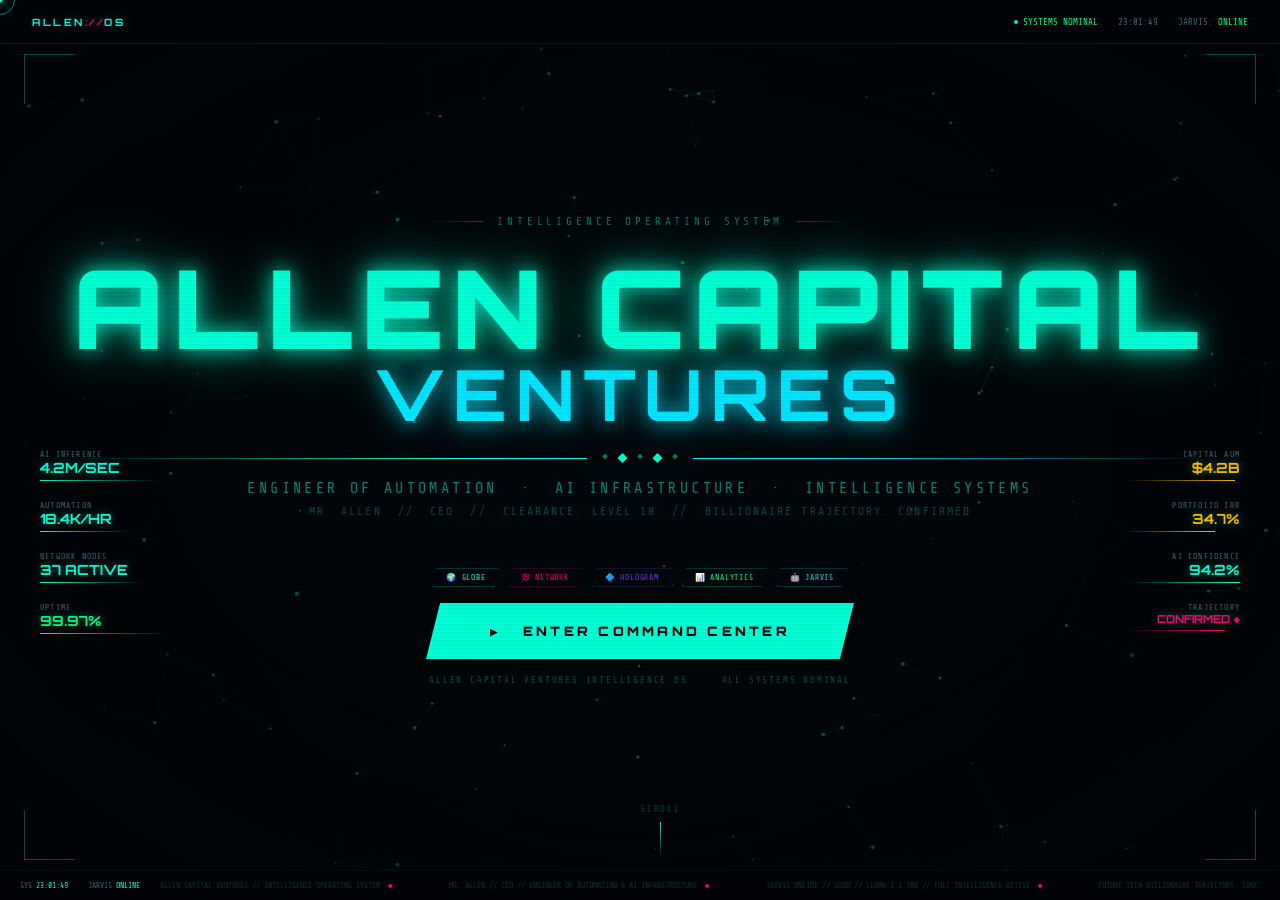
==== commit a8fe37b0: "Update index.html" ====
--- a/index.html
+++ b/index.html
@@ -1,362 +1,382 @@
 <!DOCTYPE html>
 <html lang="en">
 <head>
-<meta charset="UTF-8" />
-<meta name="viewport" content="width=device-width, initial-scale=1.0" />
-<title>AI Databases | Global Infrastructure</title>
-<link rel="preconnect" href="https://fonts.googleapis.com">
-<link rel="preconnect" href="https://fonts.gstatic.com" crossorigin>
-<link href="https://fonts.googleapis.com/css2?family=Inter:wght@400;500;600;700;800;900&family=Orbitron:wght@500;600;700;800;900&display=swap" rel="stylesheet">
+<meta charset="UTF-8">
+<meta name="viewport" content="width=device-width, initial-scale=1.0">
+<title>Allen Capital Ventures | Intelligence OS</title>
+<link href="https://fonts.googleapis.com/css2?family=Share+Tech+Mono&family=Orbitron:wght@400;700;900&family=Rajdhani:wght@300;400;600;700&display=swap" rel="stylesheet">
 <style>
 :root{
-  --bg:#020712;
-  --panel:rgba(5,18,34,.72);
-  --line:rgba(98,224,255,.26);
-  --text:#eefaff;
-  --muted:#a7bacd;
-  --cyan:#5ee7ff;
-  --blue:#3f7dff;
-  --green:#47ffc4;
-  --pink:#ff4fd8;
-  --shadow:0 40px 120px rgba(0,0,0,.68);
-}
-*{box-sizing:border-box}
-html{scroll-behavior:smooth}
-body{margin:0;background:var(--bg);color:var(--text);font-family:Inter,system-ui,sans-serif;overflow-x:hidden}
-body:before{
-  content:"";position:fixed;inset:0;z-index:-3;
-  background:
-    radial-gradient(circle at 18% 18%,rgba(94,231,255,.20),transparent 30%),
-    radial-gradient(circle at 80% 32%,rgba(63,125,255,.16),transparent 35%),
-    radial-gradient(circle at 50% 80%,rgba(255,79,216,.09),transparent 38%),
-    linear-gradient(180deg,#020712 0%,#061426 50%,#020712 100%);
-}
-body:after{
-  content:"";position:fixed;inset:0;z-index:-2;opacity:.28;
-  background-image:linear-gradient(rgba(94,231,255,.13) 1px,transparent 1px),linear-gradient(90deg,rgba(94,231,255,.13) 1px,transparent 1px);
-  background-size:74px 74px;
-  mask-image:linear-gradient(180deg,black,rgba(0,0,0,.38),transparent);
-}
-.wrap{width:min(1320px,calc(100% - 42px));margin:0 auto}
-.nav{
-  display:flex;justify-content:space-between;align-items:center;gap:18px;
-  padding:18px 0;position:sticky;top:0;z-index:50;
-  background:linear-gradient(180deg,rgba(2,7,18,.95),rgba(2,7,18,.62));
-  backdrop-filter:blur(18px);
-}
-.brand{display:flex;align-items:center;gap:13px;font-weight:800;letter-spacing:.12em;text-transform:uppercase}
-.brand small{display:block;color:var(--muted);font-weight:500;font-size:11px;letter-spacing:.18em}
-.logo{
-  width:42px;height:42px;border-radius:50%;
-  border:1px solid var(--line);
-  background:radial-gradient(circle,var(--cyan),transparent 60%);
-  box-shadow:0 0 35px rgba(94,231,255,.48);
+  --void:#000508;--cyan:#00FFD4;--cyan2:#00E5FF;
+  --magenta:#FF006E;--amber:#FFB700;--green:#00FF88;
+  --violet:#7B2FFF;--white:#E8F4F8;--gray:#3A6A7A;
+}
+*,*::before,*::after{box-sizing:border-box;margin:0;padding:0}
+html,body{height:100%;background:var(--void);color:var(--white);font-family:'Rajdhani',sans-serif;overflow:hidden;cursor:none}
+
+/* CURSOR */
+.cur-dot{width:5px;height:5px;background:var(--cyan);border-radius:50%;position:fixed;pointer-events:none;z-index:99999;transform:translate(-50%,-50%);box-shadow:0 0 10px var(--cyan),0 0 20px var(--cyan)}
+.cur-ring{width:30px;height:30px;border:1px solid rgba(0,255,212,.5);border-radius:50%;position:fixed;pointer-events:none;z-index:99998;transform:translate(-50%,-50%);transition:width .15s,height .15s,border-color .15s}
+
+/* SCANLINES */
+body::after{content:'';position:fixed;inset:0;background:repeating-linear-gradient(0deg,transparent,transparent 2px,rgba(0,0,0,.03) 2px,rgba(0,0,0,.03) 4px);pointer-events:none;z-index:9000}
+
+/* VIGNETTE */
+body::before{content:'';position:fixed;inset:0;background:radial-gradient(ellipse 110% 110% at 50% 50%,transparent 20%,rgba(0,5,8,.95) 100%);pointer-events:none;z-index:1}
+
+/* NEURAL CANVAS */
+#neural{position:fixed;inset:0;z-index:0}
+
+/* MAIN */
+.page{position:fixed;inset:0;z-index:2;display:flex;flex-direction:column;align-items:center;justify-content:center;text-align:center;padding:40px}
+
+/* TOP STATUS BAR */
+.top-bar{position:fixed;top:0;left:0;right:0;z-index:10;height:44px;background:rgba(0,4,8,.92);border-bottom:1px solid rgba(0,255,212,.08);display:flex;align-items:center;padding:0 32px;justify-content:space-between;backdrop-filter:blur(20px)}
+.top-brand{font-family:'Orbitron',monospace;font-size:10px;font-weight:700;color:var(--cyan);letter-spacing:.25em;text-shadow:0 0 16px rgba(0,255,212,.4)}
+.top-brand span{color:var(--magenta)}
+.top-status{display:flex;align-items:center;gap:20px;font-family:'Share Tech Mono',monospace;font-size:9px;color:var(--gray)}
+.top-ping{color:var(--green);display:flex;align-items:center;gap:5px}
+.top-ping::before{content:'';width:4px;height:4px;border-radius:50%;background:var(--green);animation:blink 1.2s infinite}
+@keyframes blink{0%,100%{opacity:1}50%{opacity:.1}}
+
+/* CORNER BRACKETS */
+.bracket{position:fixed;z-index:5}
+.br-tl{top:54px;left:24px}
+.br-tr{top:54px;right:24px}
+.br-bl{bottom:34px;left:24px}
+.br-br{bottom:34px;right:24px}
+.bracket svg{opacity:.4}
+
+/* CENTER CONTENT */
+.center{position:relative;z-index:5;display:flex;flex-direction:column;align-items:center;gap:0}
+
+/* PRE-TITLE */
+.pre-title{font-family:'Share Tech Mono',monospace;font-size:11px;color:rgba(0,255,212,.45);letter-spacing:.35em;text-transform:uppercase;margin-bottom:28px;animation:fadeIn 1s .5s ease both;display:flex;align-items:center;gap:14px}
+.pre-title::before,.pre-title::after{content:'';width:50px;height:1px;background:linear-gradient(90deg,transparent,rgba(0,255,212,.3))}
+.pre-title::after{background:linear-gradient(90deg,rgba(0,255,212,.3),transparent)}
+
+/* MAIN LOGO */
+.logo-wrap{position:relative;margin-bottom:8px;animation:logoReveal 1.2s .8s ease both}
+@keyframes logoReveal{
+  from{opacity:0;transform:scaleX(1.08);filter:blur(30px)}
+  to{opacity:1;transform:scaleX(1);filter:blur(0)}
+}
+.logo-line1{font-family:'Orbitron',monospace;font-size:clamp(60px,8.5vw,130px);font-weight:900;letter-spacing:.08em;line-height:.95;display:block;position:relative}
+.logo-line2{font-family:'Orbitron',monospace;font-size:clamp(40px,5.5vw,86px);font-weight:700;letter-spacing:.12em;line-height:1;display:block}
+
+/* Glow text effect */
+.glow-cyan{
+  color:var(--cyan);
+  text-shadow:0 0 20px rgba(0,255,212,.8),0 0 40px rgba(0,255,212,.5),0 0 80px rgba(0,255,212,.25),0 0 120px rgba(0,255,212,.1);
+}
+.glow-cyan2{
+  color:var(--cyan2);
+  text-shadow:0 0 20px rgba(0,229,255,.8),0 0 40px rgba(0,229,255,.4),0 0 80px rgba(0,229,255,.2);
+}
+
+/* DIVIDER */
+.logo-divider{width:100%;margin:20px 0;position:relative;animation:fadeIn 1s 1.5s ease both;opacity:0;animation-fill-mode:both}
+.logo-divider::before{content:'';display:block;height:1px;background:linear-gradient(90deg,transparent,var(--cyan),var(--cyan2),transparent)}
+.logo-divider .diamonds{position:absolute;top:50%;left:50%;transform:translate(-50%,-50%);display:flex;gap:12px;background:var(--void);padding:0 16px}
+.diamond{width:7px;height:7px;background:var(--cyan);transform:rotate(45deg)}
+.diamond.sm{width:4px;height:4px;opacity:.5}
+
+/* TAGLINE */
+.tagline{font-family:'Share Tech Mono',monospace;font-size:clamp(11px,1.2vw,16px);color:rgba(0,255,212,.5);letter-spacing:.22em;text-transform:uppercase;margin-bottom:8px;animation:fadeIn 1s 1.8s ease both;opacity:0;animation-fill-mode:both}
+.tagline2{font-family:'Share Tech Mono',monospace;font-size:clamp(9px,0.9vw,13px);color:rgba(0,255,212,.28);letter-spacing:.18em;text-transform:uppercase;margin-bottom:50px;animation:fadeIn 1s 2s ease both;opacity:0;animation-fill-mode:both}
+
+/* CTA BUTTON */
+.cta-wrap{animation:fadeIn 1s 2.3s ease both;opacity:0;animation-fill-mode:both;display:flex;flex-direction:column;align-items:center;gap:16px}
+
+.enter-btn{
   position:relative;
-}
-.logo:after{
-  content:"";position:absolute;inset:8px;border-radius:50%;
-  border:1px dashed rgba(238,250,255,.55);
-}
-.navlinks{display:flex;gap:10px;align-items:center;flex-wrap:wrap}
-.navlinks a{
-  color:#dff8ff;text-decoration:none;font-size:12px;letter-spacing:.14em;text-transform:uppercase;
-  border:1px solid rgba(94,231,255,.22);border-radius:999px;padding:10px 13px;background:rgba(255,255,255,.035)
-}
-.status{
-  border:1px solid rgba(94,231,255,.28);border-radius:18px;padding:9px 14px;
-  font-size:11px;letter-spacing:.12em;text-transform:uppercase;color:var(--muted);
-}
-.status strong{display:block;color:var(--green);font-size:13px}
-.hero{
-  min-height:900px;display:grid;grid-template-columns:.88fr 1.12fr;gap:36px;align-items:center;padding:70px 0 55px;
-}
-.eyebrow{
-  display:inline-flex;align-items:center;gap:10px;border:1px solid rgba(94,231,255,.28);
-  border-radius:999px;padding:11px 16px;color:#ddfbff;font-size:12px;font-weight:900;
-  letter-spacing:.13em;text-transform:uppercase;background:rgba(94,231,255,.06)
-}
-h1,h2,h3{font-family:Orbitron,Inter,sans-serif}
-h1{
-  margin:28px 0 24px;font-weight:500;font-size:clamp(48px,6.4vw,98px);
-  line-height:1.06;letter-spacing:.03em;
-}
-.glow-text{color:var(--cyan);text-shadow:0 0 24px rgba(94,231,255,.46)}
-.hero p,.section-copy{
-  color:#bdc9d8;font-size:clamp(17px,1.7vw,22px);line-height:1.65;max-width:660px;
-}
-.cta{display:flex;gap:14px;flex-wrap:wrap;margin-top:34px}
-.btn{
-  display:inline-flex;align-items:center;justify-content:center;gap:10px;
-  text-decoration:none;color:#dffbff;font-weight:900;letter-spacing:.14em;text-transform:uppercase;font-size:12px;
-  border:1px solid rgba(94,231,255,.38);border-radius:8px;padding:17px 22px;
-  background:linear-gradient(135deg,rgba(94,231,255,.10),rgba(63,125,255,.05));
-  box-shadow:0 0 28px rgba(94,231,255,.12);
-}
-.btn.primary{background:linear-gradient(135deg,rgba(94,231,255,.22),rgba(63,125,255,.08));}
-.hero-visual{
-  position:relative;border:1px solid rgba(94,231,255,.18);border-radius:30px;
-  box-shadow:var(--shadow),0 0 90px rgba(94,231,255,.12);
-  overflow:hidden;background:rgba(0,0,0,.22);
-}
-.hero-visual img{width:100%;display:block}
-.telemetry{
-  grid-column:1/-1;margin-top:28px;border:1px solid rgba(94,231,255,.28);
-  border-radius:24px;padding:22px 28px;background:rgba(5,18,34,.55);
-  display:grid;grid-template-columns:repeat(5,1fr);gap:18px;box-shadow:var(--shadow);
-}
-.metric{border-right:1px solid rgba(94,231,255,.18);padding-right:18px}
-.metric:last-child{border-right:0}
-.metric span{display:block;color:var(--muted);font-size:11px;letter-spacing:.14em;text-transform:uppercase}
-.metric strong{display:block;font-family:Orbitron;font-weight:400;font-size:31px;margin-top:7px}
-section{padding:92px 0}
-.section-title{
-  font-size:clamp(34px,4.7vw,72px);font-weight:500;line-height:1.04;letter-spacing:.02em;margin:0 0 16px;
-}
-.neural-stage{
-  margin-top:32px;min-height:690px;border:1px solid rgba(94,231,255,.25);border-radius:34px;
-  background:linear-gradient(180deg,rgba(255,255,255,.06),rgba(255,255,255,.018));
-  box-shadow:var(--shadow),0 0 90px rgba(94,231,255,.10);position:relative;overflow:hidden;
-}
-.neural-stage:before{
-  content:"";position:absolute;inset:0;
-  background:radial-gradient(circle at 50% 45%,rgba(94,231,255,.16),transparent 34%);
-}
-#neuralCanvas{position:absolute;inset:0;width:100%;height:100%;cursor:crosshair}
-.neural-panel{
-  position:absolute;left:24px;top:24px;z-index:2;width:min(360px,calc(100% - 48px));
-  border:1px solid rgba(94,231,255,.22);border-radius:22px;padding:18px;
-  background:rgba(2,7,18,.68);backdrop-filter:blur(16px)
-}
-.neural-panel h3{margin:0 0 8px;font-weight:500;letter-spacing:.08em}
-.neural-panel p{margin:0;color:var(--muted);font-size:14px;line-height:1.55}
-.neural-stats{
-  position:absolute;right:24px;bottom:24px;z-index:2;display:grid;gap:10px;width:min(330px,calc(100% - 48px));
-}
-.stat-row{
-  display:flex;justify-content:space-between;align-items:center;border:1px solid rgba(94,231,255,.20);
-  border-radius:16px;padding:12px 14px;background:rgba(2,7,18,.62);color:var(--muted);font-size:12px;text-transform:uppercase;letter-spacing:.12em
-}
-.stat-row strong{color:var(--cyan);font-family:Orbitron;font-weight:500}
-.module-grid{display:grid;grid-template-columns:repeat(3,1fr);gap:18px;margin-top:34px}
-.card{
-  border:1px solid rgba(94,231,255,.22);border-radius:24px;padding:25px;background:rgba(5,18,34,.55);
-  color:inherit;text-decoration:none;box-shadow:var(--shadow)
-}
-.card h3{margin:0 0 10px;font-weight:500}.card p{margin:0;color:var(--muted);line-height:1.55}
-.note{
-  margin-top:28px;padding:24px;border:1px solid rgba(94,231,255,.18);border-radius:24px;background:rgba(255,255,255,.035);color:var(--muted);line-height:1.65
-}
-footer{padding:60px 0 90px;border-top:1px solid rgba(94,231,255,.14);color:var(--muted);text-align:center}
-@media(max-width:980px){
-  .hero{grid-template-columns:1fr}
-  .telemetry{grid-template-columns:1fr 1fr}
-  .module-grid{grid-template-columns:1fr}
-  .navlinks,.status{display:none}
-}
-@media(max-width:560px){
-  .wrap{width:min(100% - 28px,1320px)}
-  h1{font-size:43px}
-  .telemetry{grid-template-columns:1fr}
-  .metric{border-right:0;border-bottom:1px solid rgba(94,231,255,.14);padding-bottom:14px}
-  .metric:last-child{border-bottom:0}
-  .neural-stage{min-height:590px}
-  .neural-stats{position:relative;right:auto;bottom:auto;margin:430px 18px 18px}
+  font-family:'Orbitron',monospace;font-size:13px;font-weight:900;
+  letter-spacing:.25em;text-transform:uppercase;
+  color:var(--void);background:var(--cyan);
+  border:none;padding:20px 64px;cursor:pointer;
+  clip-path:polygon(14px 0%,100% 0%,calc(100% - 14px) 100%,0% 100%);
+  transition:all .3s;
+  box-shadow:0 0 40px rgba(0,255,212,.5),0 0 80px rgba(0,255,212,.2);
+  overflow:hidden;
+}
+.enter-btn::before{
+  content:'';position:absolute;inset:0;
+  background:linear-gradient(90deg,transparent,rgba(255,255,255,.25),transparent);
+  transform:translateX(-100%);transition:transform .5s;
+}
+.enter-btn:hover{
+  box-shadow:0 0 60px rgba(0,255,212,.8),0 0 120px rgba(0,255,212,.35);
+  transform:translateY(-2px);
+}
+.enter-btn:hover::before{transform:translateX(100%)}
+
+.enter-sub{font-family:'Share Tech Mono',monospace;font-size:9px;color:rgba(0,255,212,.3);letter-spacing:.2em;text-transform:uppercase}
+
+/* SCROLL HINT */
+.scroll-hint{position:fixed;bottom:42px;left:50%;transform:translateX(-50%);z-index:5;display:flex;flex-direction:column;align-items:center;gap:8px;animation:fadeIn 1s 3s ease both;opacity:0;animation-fill-mode:both}
+.scroll-hint span{font-family:'Share Tech Mono',monospace;font-size:9px;color:rgba(0,255,212,.25);letter-spacing:.2em;text-transform:uppercase}
+.scroll-line{width:1px;height:36px;background:linear-gradient(var(--cyan),transparent);animation:scrollPulse 2s infinite}
+@keyframes scrollPulse{0%{transform:scaleY(0);transform-origin:top}50%{transform:scaleY(1);transform-origin:top}51%{transform:scaleY(1);transform-origin:bottom}100%{transform:scaleY(0);transform-origin:bottom}}
+
+/* SIDE DATA */
+.side-data{position:fixed;z-index:5;display:flex;flex-direction:column;gap:20px;animation:fadeIn 1.5s 2.5s ease both;opacity:0;animation-fill-mode:both}
+.side-data.left{left:40px;top:50%;transform:translateY(-50%)}
+.side-data.right{right:40px;top:50%;transform:translateY(-50%);text-align:right}
+.side-item{font-family:'Share Tech Mono',monospace}
+.side-lbl{font-size:8px;color:var(--gray);letter-spacing:.15em;text-transform:uppercase}
+.side-val{font-family:'Orbitron',monospace;font-size:14px;font-weight:700;color:var(--cyan);text-shadow:0 0 10px rgba(0,255,212,.4)}
+.side-bar{height:1px;background:linear-gradient(90deg,var(--cyan),transparent);margin-top:4px;transition:width 2s ease}
+.side-data.right .side-bar{background:linear-gradient(90deg,transparent,var(--cyan))}
+
+/* BOTTOM BAR */
+.btm-bar{position:fixed;bottom:0;left:0;right:0;z-index:10;height:30px;background:rgba(0,3,6,.96);border-top:1px solid rgba(0,255,212,.06);display:flex;align-items:center;padding:0 20px;gap:20px;font-family:'Share Tech Mono',monospace;font-size:8px;color:var(--gray)}
+.btm-val{color:var(--cyan)}
+.ticker-wrap{flex:1;overflow:hidden}
+.ticker{display:flex;gap:48px;animation:tick 50s linear infinite;white-space:nowrap}
+.ticker span{flex-shrink:0;color:rgba(0,255,212,.22)}
+.ticker .s{color:var(--magenta);margin:0 8px}
+@keyframes tick{from{transform:translateX(0)}to{transform:translateX(-50%)}}
+
+/* MODULE BADGES */
+.module-badges{display:flex;gap:10px;justify-content:center;flex-wrap:wrap;animation:fadeIn 1s 2.6s ease both;opacity:0;animation-fill-mode:both}
+.mod-badge{font-family:'Share Tech Mono',monospace;font-size:8px;padding:4px 12px;border:1px solid;letter-spacing:.1em;text-transform:uppercase;clip-path:polygon(4px 0,100% 0,calc(100% - 4px) 100%,0 100%);cursor:pointer;transition:all .2s;text-decoration:none}
+.mod-badge:hover{transform:translateY(-2px)}
+
+/* FADE IN */
+@keyframes fadeIn{from{opacity:0;transform:translateY(8px)}to{opacity:1;transform:translateY(0)}}
+
+/* TRANSITION OUT */
+.page.exit{animation:pageExit .8s ease forwards}
+@keyframes pageExit{
+  0%{opacity:1;filter:blur(0)}
+  30%{filter:blur(0)}
+  100%{opacity:0;filter:blur(20px);transform:scale(1.04)}
 }
 </style>
 </head>
 <body>
-<div class="wrap">
-  <nav class="nav">
-    <div class="brand"><span class="logo"></span><div>AI Databases<small>Global Infrastructure</small></div></div>
-    <div class="navlinks">
-      <a href="dashboard.html">Dashboard</a>
-      <a href="network.html">Network</a>
-      <a href="globe.html">Globe</a>
-      <a href="hologram.html">Holograms</a>
-      <a href="analytics.html">Analytics</a>
-      <a href="jarvis.html">Jarvis</a>
+
+<!-- CURSOR -->
+<div class="cur-dot" id="cur-dot"></div>
+<div class="cur-ring" id="cur-ring"></div>
+
+<!-- NEURAL CANVAS -->
+<canvas id="neural"></canvas>
+
+<!-- TOP BAR -->
+<div class="top-bar">
+  <div class="top-brand">ALLEN<span>://</span>OS</div>
+  <div class="top-status">
+    <span class="top-ping">SYSTEMS NOMINAL</span>
+    <span id="top-clk">--:--:--</span>
+    <span>JARVIS: <span style="color:var(--green)">ONLINE</span></span>
+  </div>
+</div>
+
+<!-- CORNER BRACKETS -->
+<div class="bracket br-tl">
+  <svg width="50" height="50"><polyline points="0,50 0,0 50,0" fill="none" stroke="#00FFD4" stroke-width="1.5"/></svg>
+</div>
+<div class="bracket br-tr">
+  <svg width="50" height="50"><polyline points="0,0 50,0 50,50" fill="none" stroke="#00FFD4" stroke-width="1.5"/></svg>
+</div>
+<div class="bracket br-bl">
+  <svg width="50" height="50"><polyline points="0,0 0,50 50,50" fill="none" stroke="#00FFD4" stroke-width="1.5"/></svg>
+</div>
+<div class="bracket br-br">
+  <svg width="50" height="50"><polyline points="50,0 50,50 0,50" fill="none" stroke="#00FFD4" stroke-width="1.5"/></svg>
+</div>
+
+<!-- LEFT DATA -->
+<div class="side-data left">
+  <div class="side-item">
+    <div class="side-lbl">AI Inference</div>
+    <div class="side-val" id="sd-inf">4.2M/SEC</div>
+    <div class="side-bar" style="width:120px"></div>
+  </div>
+  <div class="side-item">
+    <div class="side-lbl">Automation</div>
+    <div class="side-val">18.4K/HR</div>
+    <div class="side-bar" style="width:90px"></div>
+  </div>
+  <div class="side-item">
+    <div class="side-lbl">Network Nodes</div>
+    <div class="side-val">37 ACTIVE</div>
+    <div class="side-bar" style="width:105px"></div>
+  </div>
+  <div class="side-item">
+    <div class="side-lbl">Uptime</div>
+    <div class="side-val" style="color:var(--green)">99.97%</div>
+    <div class="side-bar" style="width:130px;background:linear-gradient(90deg,var(--green),transparent)"></div>
+  </div>
+</div>
+
+<!-- RIGHT DATA -->
+<div class="side-data right">
+  <div class="side-item">
+    <div class="side-lbl">Capital AUM</div>
+    <div class="side-val" style="color:var(--amber)">$4.2B</div>
+    <div class="side-bar" style="width:110px;background:linear-gradient(90deg,transparent,var(--amber))"></div>
+  </div>
+  <div class="side-item">
+    <div class="side-lbl">Portfolio IRR</div>
+    <div class="side-val" style="color:var(--amber)">34.7%</div>
+    <div class="side-bar" style="width:90px;background:linear-gradient(90deg,transparent,var(--amber))"></div>
+  </div>
+  <div class="side-item">
+    <div class="side-lbl">AI Confidence</div>
+    <div class="side-val">94.2%</div>
+    <div class="side-bar" style="width:115px"></div>
+  </div>
+  <div class="side-item">
+    <div class="side-lbl">Trajectory</div>
+    <div class="side-val" style="color:var(--magenta);font-size:11px">CONFIRMED ◆</div>
+    <div class="side-bar" style="width:100px;background:linear-gradient(90deg,transparent,var(--magenta))"></div>
+  </div>
+</div>
+
+<!-- MAIN CENTER -->
+<div class="page" id="main-page">
+  <div class="center">
+
+    <div class="pre-title">Intelligence Operating System</div>
+
+    <div class="logo-wrap">
+      <span class="logo-line1 glow-cyan">ALLEN CAPITAL</span>
+      <span class="logo-line2 glow-cyan2">VENTURES</span>
     </div>
-    <div class="status">System Status<strong>Operational</strong></div>
-  </nav>
-
-  <header class="hero">
-    <div>
-      <div class="eyebrow">Global AI Infrastructure Visualization</div>
-      <h1>THE GLOBAL<br><span class="glow-text">COMPUTE GRID</span><br>IS ONLINE</h1>
-      <p>A real-time visualization of the world’s AI infrastructure. Connecting data centers, GPU clusters, fiber networks, and intelligent systems across every region.</p>
-      <div class="cta">
-        <a class="btn primary" href="dashboard.html">Enter Command Center ›</a>
-        <a class="btn" href="#neural">View Neural Network</a>
+
+    <div class="logo-divider">
+      <div class="diamonds">
+        <div class="diamond sm"></div>
+        <div class="diamond"></div>
+        <div class="diamond sm"></div>
+        <div class="diamond"></div>
+        <div class="diamond sm"></div>
       </div>
     </div>
-    <div class="hero-visual">
-      <img src="global-compute-grid.jpeg" alt="Global AI infrastructure holographic globe dashboard">
+
+    <div class="tagline">Engineer of Automation &nbsp;·&nbsp; AI Infrastructure &nbsp;·&nbsp; Intelligence Systems</div>
+    <div class="tagline2">Mr. Allen &nbsp;//&nbsp; CEO &nbsp;//&nbsp; Clearance: Level 10 &nbsp;//&nbsp; Billionaire Trajectory: Confirmed</div>
+
+    <div class="cta-wrap">
+      <div class="module-badges">
+        <a href="globe.html" class="mod-badge" style="color:var(--cyan);border-color:rgba(0,255,212,.2)">🌍 Globe</a>
+        <a href="network.html" class="mod-badge" style="color:var(--magenta);border-color:rgba(255,0,110,.2)">🕸 Network</a>
+        <a href="hologram.html" class="mod-badge" style="color:var(--violet);border-color:rgba(123,47,255,.2)">🔷 Hologram</a>
+        <a href="analytics.html" class="mod-badge" style="color:var(--green);border-color:rgba(0,255,136,.2)">📊 Analytics</a>
+        <a href="jarvis.html" class="mod-badge" style="color:var(--cyan2);border-color:rgba(0,229,255,.2)">🤖 Jarvis</a>
+      </div>
+      <button class="enter-btn" id="enter-btn" onclick="enterOS()">
+        ▶ &nbsp; ENTER COMMAND CENTER
+      </button>
+      <div class="enter-sub">Allen Capital Ventures Intelligence OS &nbsp;·&nbsp; All Systems Nominal</div>
     </div>
 
-    <div class="telemetry">
-      <div class="metric"><span>Data Centers</span><strong>109</strong><span>Active</span></div>
-      <div class="metric"><span>GPU Clusters</span><strong>1,432</strong><span>Online</span></div>
-      <div class="metric"><span>Network Traffic</span><strong>2.84</strong><span>PB/S Live</span></div>
-      <div class="metric"><span>Total Compute</span><strong>18.7</strong><span>EFLOPS Available</span></div>
-      <div class="metric"><span>Security</span><strong>100%</strong><span>Secure</span></div>
+  </div>
+</div>
+
+<!-- SCROLL HINT -->
+<div class="scroll-hint">
+  <span>Scroll</span>
+  <div class="scroll-line"></div>
+</div>
+
+<!-- BOTTOM BAR -->
+<div class="btm-bar">
+  <span>SYS <span class="btm-val" id="btm-clk">--:--:--</span></span>
+  <span>JARVIS <span class="btm-val">ONLINE</span></span>
+  <div class="ticker-wrap">
+    <div class="ticker">
+      <span>ALLEN CAPITAL VENTURES // INTELLIGENCE OPERATING SYSTEM<span class="s">◆</span></span>
+      <span>MR. ALLEN // CEO // ENGINEER OF AUTOMATION & AI INFRASTRUCTURE<span class="s">◆</span></span>
+      <span>JARVIS ONLINE // GROQ // LLAMA 3.3 70B // FULL INTELLIGENCE ACTIVE<span class="s">◆</span></span>
+      <span>FUTURE TECH BILLIONAIRE TRAJECTORY: CONFIRMED<span class="s">◆</span></span>
+      <span>6 MODULES ACTIVE // FULL SPECTRUM INTELLIGENCE PLATFORM<span class="s">◆</span></span>
+      <span>ALLEN CAPITAL VENTURES // INTELLIGENCE OPERATING SYSTEM<span class="s">◆</span></span>
+      <span>MR. ALLEN // CEO // ENGINEER OF AUTOMATION & AI INFRASTRUCTURE<span class="s">◆</span></span>
+      <span>JARVIS ONLINE // GROQ // LLAMA 3.3 70B // FULL INTELLIGENCE ACTIVE<span class="s">◆</span></span>
+      <span>FUTURE TECH BILLIONAIRE TRAJECTORY: CONFIRMED<span class="s">◆</span></span>
+      <span>6 MODULES ACTIVE // FULL SPECTRUM INTELLIGENCE PLATFORM<span class="s">◆</span></span>
     </div>
-  </header>
-
-  <section id="neural">
-    <h2 class="section-title">NEURAL NETWORK COMMAND LAYER</h2>
-    <p class="section-copy">An interactive neural map showing how AI traffic moves between compute nodes, vector databases, GPU clusters, security systems, cooling telemetry, and global cloud infrastructure.</p>
-    <div class="neural-stage" id="neuralStage">
-      <canvas id="neuralCanvas"></canvas>
-      <div class="neural-panel">
-        <h3>AI MESH // ACTIVE</h3>
-        <p>Click inside the neural layer to inject packet bursts. Nodes represent AI infrastructure systems. Moving lights represent data traffic.</p>
-      </div>
-      <div class="neural-stats">
-        <div class="stat-row"><span>Node State</span><strong>Active</strong></div>
-        <div class="stat-row"><span>Packets Routed</span><strong id="packetCount">0000</strong></div>
-        <div class="stat-row"><span>Avg Latency</span><strong id="latency">12ms</strong></div>
-        <div class="stat-row"><span>Threat Scan</span><strong>Clear</strong></div>
-      </div>
-    </div>
-  </section>
-
-  <section>
-    <h2 class="section-title">ENTER THE AI INFRASTRUCTURE OS</h2>
-    <p class="section-copy">The homepage is now the front door. The deeper modules let visitors explore the full AI database operating environment.</p>
-    <div class="module-grid">
-      <a class="card" href="dashboard.html"><h3>Command Center</h3><p>Main AI operating dashboard and platform entry point.</p></a>
-      <a class="card" href="network.html"><h3>Network Matrix</h3><p>Interactive packet routing and neural infrastructure map.</p></a>
-      <a class="card" href="globe.html"><h3>Global Compute Globe</h3><p>Moving 3D global infrastructure visualization.</p></a>
-      <a class="card" href="hologram.html"><h3>Hologram Lab</h3><p>Touchable AI database core and holographic storage stack.</p></a>
-      <a class="card" href="analytics.html"><h3>Analytics</h3><p>Futuristic telemetry, compute, thermal, and infrastructure charts.</p></a>
-      <a class="card" href="jarvis.html"><h3>Jarvis Briefing</h3><p>Voice-driven AI infrastructure briefing interface.</p></a>
-    </div>
-    <div class="note">This page is designed as the main premium landing page. The global compute grid creates the first impression, and the neural network section adds the interactive “AI operating system” effect underneath.</div>
-  </section>
-
-  <footer>AI Databases • Global Infrastructure • Neural Network Command Layer</footer>
+  </div>
 </div>
 
 <script>
-const canvas = document.getElementById('neuralCanvas');
-const ctx = canvas.getContext('2d');
-const stage = document.getElementById('neuralStage');
-let W=0,H=0,dpr=1,packetTotal=0;
-const nodes=[],links=[],packets=[],ripples=[];
-function resize(){
-  const r=stage.getBoundingClientRect();
-  dpr=Math.min(window.devicePixelRatio||1,2);
-  W=r.width;H=r.height;
-  canvas.width=W*dpr;canvas.height=H*dpr;
-  canvas.style.width=W+'px';canvas.style.height=H+'px';
-  ctx.setTransform(dpr,0,0,dpr,0,0);
-  buildNetwork();
-}
-function buildNetwork(){
-  nodes.length=0;links.length=0;packets.length=0;
-  const pts=[
-    [.50,.18,'CORE'],[.25,.28,'EDGE'],[.74,.29,'GPU'],[.18,.55,'FIBER'],[.48,.52,'VECTOR'],
-    [.82,.56,'SEC'],[.33,.76,'COOL'],[.66,.78,'DATA'],[.50,.88,'OPS'],[.12,.34,'CLOUD'],[.90,.38,'MODEL']
-  ];
-  pts.forEach((p,i)=>nodes.push({x:p[0]*W,y:p[1]*H,label:p[2],r:i===0?18:12,phase:Math.random()*7}));
-  [[0,1],[0,2],[0,4],[1,3],[1,9],[2,5],[2,10],[3,4],[4,5],[4,6],[4,7],[5,10],[6,8],[7,8],[3,6],[5,7],[9,0],[10,0]].forEach(p=>links.push({a:nodes[p[0]],b:nodes[p[1]]}));
-  for(let i=0;i<28;i++) spawnPacket();
-}
-function spawnPacket(){
-  const link=links[Math.floor(Math.random()*links.length)];
-  packets.push({link,t:Math.random(),speed:.003+Math.random()*.006,color:Math.random()>.42?'#5ee7ff':(Math.random()>.5?'#ff4fd8':'#47ffc4'),size:2+Math.random()*2});
-  packetTotal++;
-}
-function injectPacketBurst(x=W/2,y=H/2){
-  for(let i=0;i<32;i++) spawnPacket();
-  ripples.push({x,y,r:10,a:1});
-}
-function draw(){
-  ctx.clearRect(0,0,W,H);
-  const time=performance.now()*0.001;
-
-  ctx.save();
-  ctx.translate(W/2,H/2);
-  for(let i=0;i<6;i++){
-    ctx.beginPath();
-    ctx.ellipse(0,0,130+i*68,56+i*28,time*.12+i,0,Math.PI*2);
-    ctx.strokeStyle=`rgba(94,231,255,${.055+i*.018})`;
-    ctx.lineWidth=1;
-    ctx.stroke();
+// ── CURSOR ──────────────────────────────────────────────
+const dot=document.getElementById('cur-dot'),ring=document.getElementById('cur-ring');
+let mx=0,my=0,rx=0,ry=0;
+document.addEventListener('mousemove',e=>{mx=e.clientX;my=e.clientY;});
+(function animCur(){
+  rx+=(mx-rx)*.14;ry+=(my-ry)*.14;
+  dot.style.left=mx+'px';dot.style.top=my+'px';
+  ring.style.left=rx+'px';ring.style.top=ry+'px';
+  requestAnimationFrame(animCur);
+})();
+document.querySelectorAll('a,.enter-btn,.mod-badge').forEach(el=>{
+  el.addEventListener('mouseenter',()=>{ring.style.width='44px';ring.style.height='44px';ring.style.borderColor='rgba(0,255,212,.9)';});
+  el.addEventListener('mouseleave',()=>{ring.style.width='30px';ring.style.height='30px';ring.style.borderColor='rgba(0,255,212,.5)';});
+});
+
+// ── NEURAL CANVAS ───────────────────────────────────────
+const nc=document.getElementById('neural'),nctx=nc.getContext('2d');
+let NW,NH,nNodes=[];
+function resizeN(){NW=nc.width=window.innerWidth;NH=nc.height=window.innerHeight;}
+resizeN();window.addEventListener('resize',()=>{resizeN();initN();});
+function initN(){
+  nNodes=[];
+  const count=Math.floor(NW*NH/9000);
+  for(let i=0;i<count;i++)nNodes.push({x:Math.random()*NW,y:Math.random()*NH,vx:(Math.random()-.5)*.22,vy:(Math.random()-.5)*.22,r:.5+Math.random()*1.5});
+}
+initN();
+function drawN(){
+  nctx.clearRect(0,0,NW,NH);
+  // Background radial glow
+  const bg=nctx.createRadialGradient(NW/2,NH/2,0,NW/2,NH/2,Math.max(NW,NH)*.6);
+  bg.addColorStop(0,'rgba(0,30,45,0.12)');bg.addColorStop(1,'transparent');
+  nctx.fillStyle=bg;nctx.fillRect(0,0,NW,NH);
+  nNodes.forEach(n=>{n.x+=n.vx;n.y+=n.vy;if(n.x<0||n.x>NW)n.vx*=-1;if(n.y<0||n.y>NH)n.vy*=-1;});
+  for(let i=0;i<nNodes.length;i++){
+    for(let j=i+1;j<nNodes.length;j++){
+      const dx=nNodes[i].x-nNodes[j].x,dy=nNodes[i].y-nNodes[j].y,d=Math.sqrt(dx*dx+dy*dy);
+      if(d<110){nctx.beginPath();nctx.moveTo(nNodes[i].x,nNodes[i].y);nctx.lineTo(nNodes[j].x,nNodes[j].y);nctx.strokeStyle=`rgba(0,255,212,${(1-d/110)*.15})`;nctx.lineWidth=.4;nctx.stroke();}
+    }
   }
-  ctx.restore();
-
-  links.forEach((l,i)=>{
-    ctx.beginPath();
-    ctx.moveTo(l.a.x,l.a.y);
-    const cx=(l.a.x+l.b.x)/2+Math.sin(time+i)*24;
-    const cy=(l.a.y+l.b.y)/2-36*Math.cos(time*.7+i);
-    ctx.quadraticCurveTo(cx,cy,l.b.x,l.b.y);
-    ctx.strokeStyle=`rgba(94,231,255,${.16+.14*Math.sin(time+i)})`;
-    ctx.lineWidth=1.3;
-    ctx.stroke();
-  });
-
-  packets.forEach((p,idx)=>{
-    p.t+=p.speed;
-    if(p.t>1){p.t=0;p.link=links[Math.floor(Math.random()*links.length)]}
-    const a=p.link.a,b=p.link.b,t=p.t,q=1-t;
-    const cx=(a.x+b.x)/2+Math.sin(time+idx)*24;
-    const cy=(a.y+b.y)/2-36*Math.cos(time*.7+idx);
-    const x=q*q*a.x+2*q*t*cx+t*t*b.x;
-    const y=q*q*a.y+2*q*t*cy+t*t*b.y;
-    ctx.beginPath();
-    ctx.arc(x,y,p.size,0,Math.PI*2);
-    ctx.fillStyle=p.color;
-    ctx.shadowBlur=18;
-    ctx.shadowColor=p.color;
-    ctx.fill();
-    ctx.shadowBlur=0;
-  });
-
-  nodes.forEach((n,i)=>{
-    const r=n.r+Math.sin(time*3+n.phase)*3;
-    ctx.beginPath();
-    ctx.arc(n.x,n.y,r+14,0,Math.PI*2);
-    ctx.fillStyle='rgba(94,231,255,.055)';
-    ctx.fill();
-    ctx.beginPath();
-    ctx.arc(n.x,n.y,r,0,Math.PI*2);
-    const color=i%3===0?'#ff4fd8':(i%4===0?'#47ffc4':'#5ee7ff');
-    ctx.fillStyle=color;
-    ctx.shadowBlur=24;
-    ctx.shadowColor=color;
-    ctx.fill();
-    ctx.shadowBlur=0;
-    ctx.font='10px Orbitron';
-    ctx.fillStyle='rgba(230,252,255,.72)';
-    ctx.textAlign='center';
-    ctx.fillText(n.label,n.x,n.y+n.r+25);
-  });
-
-  for(let i=ripples.length-1;i>=0;i--){
-    const rp=ripples[i];
-    rp.r+=3.5;rp.a-=.018;
-    ctx.beginPath();
-    ctx.arc(rp.x,rp.y,rp.r,0,Math.PI*2);
-    ctx.strokeStyle=`rgba(255,79,216,${rp.a})`;
-    ctx.lineWidth=2;
-    ctx.stroke();
-    if(rp.a<=0)ripples.splice(i,1);
-  }
-
-  document.getElementById('packetCount').textContent=String(packetTotal).padStart(4,'0');
-  document.getElementById('latency').textContent=(8+Math.floor(Math.random()*12))+'ms';
-  requestAnimationFrame(draw);
-}
-canvas.addEventListener('click',e=>{
-  const r=canvas.getBoundingClientRect();
-  injectPacketBurst(e.clientX-r.left,e.clientY-r.top);
-});
-window.addEventListener('resize',resize);
-resize();
-draw();
-setInterval(()=>{if(packets.length<90) spawnPacket()},850);
+  nNodes.forEach(n=>{nctx.beginPath();nctx.arc(n.x,n.y,n.r,0,Math.PI*2);nctx.fillStyle='rgba(0,255,212,.35)';nctx.fill();});
+  requestAnimationFrame(drawN);
+}
+drawN();
+document.addEventListener('mousemove',e=>{nNodes.forEach(n=>{const dx=e.clientX-n.x,dy=e.clientY-n.y,d=Math.sqrt(dx*dx+dy*dy);if(d<90){n.vx-=(dx/d)*.035;n.vy-=(dy/d)*.035;}});});
+
+// ── CLOCK ────────────────────────────────────────────────
+function updateClock(){
+  const t=[...Array(3)].map((_,i)=>String(new Date()[['getHours','getMinutes','getSeconds'][i]]()).padStart(2,'0')).join(':');
+  document.getElementById('top-clk').textContent=t;
+  document.getElementById('btm-clk').textContent=t;
+}
+setInterval(updateClock,1000);updateClock();
+
+// ── LIVE KPI FLICKER ─────────────────────────────────────
+setInterval(()=>{
+  document.getElementById('sd-inf').textContent=Math.round(4200000+(Math.random()-.5)*80000).toLocaleString().slice(0,-3)+'K/SEC';
+},2000);
+
+// ── ENTER TRANSITION ────────────────────────────────────
+function enterOS(){
+  document.getElementById('main-page').classList.add('exit');
+  // Flash effect
+  const flash=document.createElement('div');
+  flash.style.cssText='position:fixed;inset:0;background:rgba(0,255,212,.08);z-index:9999;animation:flashOut .6s ease forwards;pointer-events:none';
+  const style=document.createElement('style');
+  style.textContent='@keyframes flashOut{from{opacity:1}to{opacity:0}}';
+  document.head.appendChild(style);
+  document.body.appendChild(flash);
+  setTimeout(()=>window.location.href='dashboard.html',700);
+}
+window.enterOS=enterOS;
+
+// Enter on spacebar too
+document.addEventListener('keydown',e=>{if(e.key===' '||e.key==='Enter')enterOS();});
 </script>
 </body>
-</html>+</html>
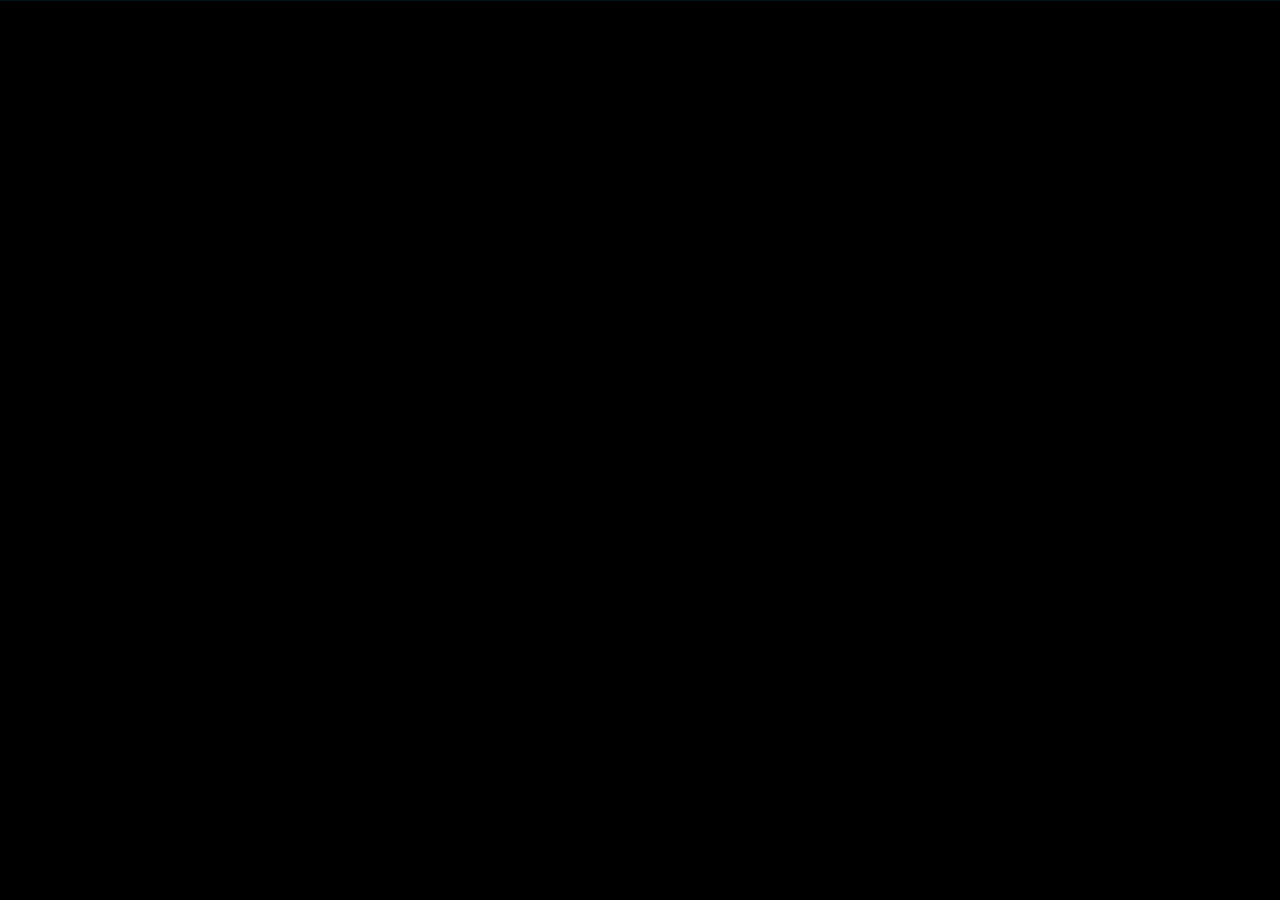
==== commit d1d677c4: "Add files via upload" ====
--- a/index.html
+++ b/index.html
@@ -1,382 +1,289 @@
 <!DOCTYPE html>
 <html lang="en">
 <head>
-<meta charset="UTF-8">
-<meta name="viewport" content="width=device-width, initial-scale=1.0">
-<title>Allen Capital Ventures | Intelligence OS</title>
-<link href="https://fonts.googleapis.com/css2?family=Share+Tech+Mono&family=Orbitron:wght@400;700;900&family=Rajdhani:wght@300;400;600;700&display=swap" rel="stylesheet">
+<meta charset="UTF-8"/>
+<meta name="viewport" content="width=device-width,initial-scale=1.0"/>
+<title>Allen Capital Ventures // PULSE X</title>
 <style>
-:root{
-  --void:#000508;--cyan:#00FFD4;--cyan2:#00E5FF;
-  --magenta:#FF006E;--amber:#FFB700;--green:#00FF88;
-  --violet:#7B2FFF;--white:#E8F4F8;--gray:#3A6A7A;
-}
-*,*::before,*::after{box-sizing:border-box;margin:0;padding:0}
-html,body{height:100%;background:var(--void);color:var(--white);font-family:'Rajdhani',sans-serif;overflow:hidden;cursor:none}
-
-/* CURSOR */
-.cur-dot{width:5px;height:5px;background:var(--cyan);border-radius:50%;position:fixed;pointer-events:none;z-index:99999;transform:translate(-50%,-50%);box-shadow:0 0 10px var(--cyan),0 0 20px var(--cyan)}
-.cur-ring{width:30px;height:30px;border:1px solid rgba(0,255,212,.5);border-radius:50%;position:fixed;pointer-events:none;z-index:99998;transform:translate(-50%,-50%);transition:width .15s,height .15s,border-color .15s}
-
-/* SCANLINES */
-body::after{content:'';position:fixed;inset:0;background:repeating-linear-gradient(0deg,transparent,transparent 2px,rgba(0,0,0,.03) 2px,rgba(0,0,0,.03) 4px);pointer-events:none;z-index:9000}
-
-/* VIGNETTE */
-body::before{content:'';position:fixed;inset:0;background:radial-gradient(ellipse 110% 110% at 50% 50%,transparent 20%,rgba(0,5,8,.95) 100%);pointer-events:none;z-index:1}
-
-/* NEURAL CANVAS */
-#neural{position:fixed;inset:0;z-index:0}
-
-/* MAIN */
-.page{position:fixed;inset:0;z-index:2;display:flex;flex-direction:column;align-items:center;justify-content:center;text-align:center;padding:40px}
-
-/* TOP STATUS BAR */
-.top-bar{position:fixed;top:0;left:0;right:0;z-index:10;height:44px;background:rgba(0,4,8,.92);border-bottom:1px solid rgba(0,255,212,.08);display:flex;align-items:center;padding:0 32px;justify-content:space-between;backdrop-filter:blur(20px)}
-.top-brand{font-family:'Orbitron',monospace;font-size:10px;font-weight:700;color:var(--cyan);letter-spacing:.25em;text-shadow:0 0 16px rgba(0,255,212,.4)}
-.top-brand span{color:var(--magenta)}
-.top-status{display:flex;align-items:center;gap:20px;font-family:'Share Tech Mono',monospace;font-size:9px;color:var(--gray)}
-.top-ping{color:var(--green);display:flex;align-items:center;gap:5px}
-.top-ping::before{content:'';width:4px;height:4px;border-radius:50%;background:var(--green);animation:blink 1.2s infinite}
-@keyframes blink{0%,100%{opacity:1}50%{opacity:.1}}
-
-/* CORNER BRACKETS */
-.bracket{position:fixed;z-index:5}
-.br-tl{top:54px;left:24px}
-.br-tr{top:54px;right:24px}
-.br-bl{bottom:34px;left:24px}
-.br-br{bottom:34px;right:24px}
-.bracket svg{opacity:.4}
-
-/* CENTER CONTENT */
-.center{position:relative;z-index:5;display:flex;flex-direction:column;align-items:center;gap:0}
-
-/* PRE-TITLE */
-.pre-title{font-family:'Share Tech Mono',monospace;font-size:11px;color:rgba(0,255,212,.45);letter-spacing:.35em;text-transform:uppercase;margin-bottom:28px;animation:fadeIn 1s .5s ease both;display:flex;align-items:center;gap:14px}
-.pre-title::before,.pre-title::after{content:'';width:50px;height:1px;background:linear-gradient(90deg,transparent,rgba(0,255,212,.3))}
-.pre-title::after{background:linear-gradient(90deg,rgba(0,255,212,.3),transparent)}
-
-/* MAIN LOGO */
-.logo-wrap{position:relative;margin-bottom:8px;animation:logoReveal 1.2s .8s ease both}
-@keyframes logoReveal{
-  from{opacity:0;transform:scaleX(1.08);filter:blur(30px)}
-  to{opacity:1;transform:scaleX(1);filter:blur(0)}
-}
-.logo-line1{font-family:'Orbitron',monospace;font-size:clamp(60px,8.5vw,130px);font-weight:900;letter-spacing:.08em;line-height:.95;display:block;position:relative}
-.logo-line2{font-family:'Orbitron',monospace;font-size:clamp(40px,5.5vw,86px);font-weight:700;letter-spacing:.12em;line-height:1;display:block}
-
-/* Glow text effect */
-.glow-cyan{
-  color:var(--cyan);
-  text-shadow:0 0 20px rgba(0,255,212,.8),0 0 40px rgba(0,255,212,.5),0 0 80px rgba(0,255,212,.25),0 0 120px rgba(0,255,212,.1);
-}
-.glow-cyan2{
-  color:var(--cyan2);
-  text-shadow:0 0 20px rgba(0,229,255,.8),0 0 40px rgba(0,229,255,.4),0 0 80px rgba(0,229,255,.2);
-}
-
-/* DIVIDER */
-.logo-divider{width:100%;margin:20px 0;position:relative;animation:fadeIn 1s 1.5s ease both;opacity:0;animation-fill-mode:both}
-.logo-divider::before{content:'';display:block;height:1px;background:linear-gradient(90deg,transparent,var(--cyan),var(--cyan2),transparent)}
-.logo-divider .diamonds{position:absolute;top:50%;left:50%;transform:translate(-50%,-50%);display:flex;gap:12px;background:var(--void);padding:0 16px}
-.diamond{width:7px;height:7px;background:var(--cyan);transform:rotate(45deg)}
-.diamond.sm{width:4px;height:4px;opacity:.5}
-
-/* TAGLINE */
-.tagline{font-family:'Share Tech Mono',monospace;font-size:clamp(11px,1.2vw,16px);color:rgba(0,255,212,.5);letter-spacing:.22em;text-transform:uppercase;margin-bottom:8px;animation:fadeIn 1s 1.8s ease both;opacity:0;animation-fill-mode:both}
-.tagline2{font-family:'Share Tech Mono',monospace;font-size:clamp(9px,0.9vw,13px);color:rgba(0,255,212,.28);letter-spacing:.18em;text-transform:uppercase;margin-bottom:50px;animation:fadeIn 1s 2s ease both;opacity:0;animation-fill-mode:both}
-
-/* CTA BUTTON */
-.cta-wrap{animation:fadeIn 1s 2.3s ease both;opacity:0;animation-fill-mode:both;display:flex;flex-direction:column;align-items:center;gap:16px}
-
-.enter-btn{
-  position:relative;
-  font-family:'Orbitron',monospace;font-size:13px;font-weight:900;
-  letter-spacing:.25em;text-transform:uppercase;
-  color:var(--void);background:var(--cyan);
-  border:none;padding:20px 64px;cursor:pointer;
-  clip-path:polygon(14px 0%,100% 0%,calc(100% - 14px) 100%,0% 100%);
-  transition:all .3s;
-  box-shadow:0 0 40px rgba(0,255,212,.5),0 0 80px rgba(0,255,212,.2);
-  overflow:hidden;
-}
-.enter-btn::before{
-  content:'';position:absolute;inset:0;
-  background:linear-gradient(90deg,transparent,rgba(255,255,255,.25),transparent);
-  transform:translateX(-100%);transition:transform .5s;
-}
-.enter-btn:hover{
-  box-shadow:0 0 60px rgba(0,255,212,.8),0 0 120px rgba(0,255,212,.35);
-  transform:translateY(-2px);
-}
-.enter-btn:hover::before{transform:translateX(100%)}
-
-.enter-sub{font-family:'Share Tech Mono',monospace;font-size:9px;color:rgba(0,255,212,.3);letter-spacing:.2em;text-transform:uppercase}
-
-/* SCROLL HINT */
-.scroll-hint{position:fixed;bottom:42px;left:50%;transform:translateX(-50%);z-index:5;display:flex;flex-direction:column;align-items:center;gap:8px;animation:fadeIn 1s 3s ease both;opacity:0;animation-fill-mode:both}
-.scroll-hint span{font-family:'Share Tech Mono',monospace;font-size:9px;color:rgba(0,255,212,.25);letter-spacing:.2em;text-transform:uppercase}
-.scroll-line{width:1px;height:36px;background:linear-gradient(var(--cyan),transparent);animation:scrollPulse 2s infinite}
-@keyframes scrollPulse{0%{transform:scaleY(0);transform-origin:top}50%{transform:scaleY(1);transform-origin:top}51%{transform:scaleY(1);transform-origin:bottom}100%{transform:scaleY(0);transform-origin:bottom}}
-
-/* SIDE DATA */
-.side-data{position:fixed;z-index:5;display:flex;flex-direction:column;gap:20px;animation:fadeIn 1.5s 2.5s ease both;opacity:0;animation-fill-mode:both}
-.side-data.left{left:40px;top:50%;transform:translateY(-50%)}
-.side-data.right{right:40px;top:50%;transform:translateY(-50%);text-align:right}
-.side-item{font-family:'Share Tech Mono',monospace}
-.side-lbl{font-size:8px;color:var(--gray);letter-spacing:.15em;text-transform:uppercase}
-.side-val{font-family:'Orbitron',monospace;font-size:14px;font-weight:700;color:var(--cyan);text-shadow:0 0 10px rgba(0,255,212,.4)}
-.side-bar{height:1px;background:linear-gradient(90deg,var(--cyan),transparent);margin-top:4px;transition:width 2s ease}
-.side-data.right .side-bar{background:linear-gradient(90deg,transparent,var(--cyan))}
-
-/* BOTTOM BAR */
-.btm-bar{position:fixed;bottom:0;left:0;right:0;z-index:10;height:30px;background:rgba(0,3,6,.96);border-top:1px solid rgba(0,255,212,.06);display:flex;align-items:center;padding:0 20px;gap:20px;font-family:'Share Tech Mono',monospace;font-size:8px;color:var(--gray)}
-.btm-val{color:var(--cyan)}
-.ticker-wrap{flex:1;overflow:hidden}
-.ticker{display:flex;gap:48px;animation:tick 50s linear infinite;white-space:nowrap}
-.ticker span{flex-shrink:0;color:rgba(0,255,212,.22)}
-.ticker .s{color:var(--magenta);margin:0 8px}
-@keyframes tick{from{transform:translateX(0)}to{transform:translateX(-50%)}}
-
-/* MODULE BADGES */
-.module-badges{display:flex;gap:10px;justify-content:center;flex-wrap:wrap;animation:fadeIn 1s 2.6s ease both;opacity:0;animation-fill-mode:both}
-.mod-badge{font-family:'Share Tech Mono',monospace;font-size:8px;padding:4px 12px;border:1px solid;letter-spacing:.1em;text-transform:uppercase;clip-path:polygon(4px 0,100% 0,calc(100% - 4px) 100%,0 100%);cursor:pointer;transition:all .2s;text-decoration:none}
-.mod-badge:hover{transform:translateY(-2px)}
-
-/* FADE IN */
-@keyframes fadeIn{from{opacity:0;transform:translateY(8px)}to{opacity:1;transform:translateY(0)}}
-
-/* TRANSITION OUT */
-.page.exit{animation:pageExit .8s ease forwards}
-@keyframes pageExit{
-  0%{opacity:1;filter:blur(0)}
-  30%{filter:blur(0)}
-  100%{opacity:0;filter:blur(20px);transform:scale(1.04)}
-}
+*{margin:0;padding:0;box-sizing:border-box;}
+html,body{width:100%;height:100%;background:#000000;overflow:hidden;font-family:'Courier New',monospace;}
+#c{position:absolute;inset:0;width:100%;height:100%;}
+#overlay{position:absolute;inset:0;display:flex;flex-direction:column;align-items:center;justify-content:center;pointer-events:none;}
+#main-title{text-align:center;opacity:0;}
+#line1{font-size:clamp(28px,6vw,72px);font-weight:bold;letter-spacing:0.15em;color:#ffffff;display:block;opacity:0;transform:translateY(20px);transition:opacity 0.6s,transform 0.6s;}
+#line2{font-size:clamp(28px,6vw,72px);font-weight:bold;letter-spacing:0.15em;color:#00e5ff;display:block;opacity:0;transform:translateY(20px);transition:opacity 0.6s,transform 0.6s;}
+#line3{font-size:clamp(28px,6vw,72px);font-weight:bold;letter-spacing:0.15em;color:#ffffff;display:block;opacity:0;transform:translateY(20px);transition:opacity 0.6s,transform 0.6s;}
+#sub{font-size:clamp(10px,1.8vw,18px);letter-spacing:0.3em;color:rgba(0,229,255,0.6);margin-top:20px;opacity:0;transition:opacity 0.8s;}
+#divider{width:0;height:1px;background:linear-gradient(90deg,transparent,#00e5ff,transparent);margin:16px auto;transition:width 1s;}
+#enter-btn{
+  position:absolute;bottom:80px;left:50%;transform:translateX(-50%);
+  opacity:0;transition:opacity 0.6s;
+  background:transparent;border:0.5px solid rgba(0,229,255,0.4);
+  color:#00e5ff;font-family:'Courier New',monospace;
+  font-size:11px;letter-spacing:3px;padding:12px 40px;
+  cursor:pointer;pointer-events:all;
+  transition:all 0.3s;
+}
+#enter-btn:hover{background:rgba(0,229,255,0.1);border-color:#00e5ff;box-shadow:0 0 20px rgba(0,229,255,0.2);}
+#scanline{position:absolute;left:0;right:0;height:1px;background:rgba(0,229,255,0.08);pointer-events:none;}
+#version{position:absolute;bottom:20px;left:50%;transform:translateX(-50%);font-size:9px;letter-spacing:2px;color:rgba(0,229,255,0.2);opacity:0;transition:opacity 0.6s;}
 </style>
 </head>
 <body>
-
-<!-- CURSOR -->
-<div class="cur-dot" id="cur-dot"></div>
-<div class="cur-ring" id="cur-ring"></div>
-
-<!-- NEURAL CANVAS -->
-<canvas id="neural"></canvas>
-
-<!-- TOP BAR -->
-<div class="top-bar">
-  <div class="top-brand">ALLEN<span>://</span>OS</div>
-  <div class="top-status">
-    <span class="top-ping">SYSTEMS NOMINAL</span>
-    <span id="top-clk">--:--:--</span>
-    <span>JARVIS: <span style="color:var(--green)">ONLINE</span></span>
+<canvas id="c"></canvas>
+<div id="overlay">
+  <div id="main-title">
+    <span id="line1">ALLEN</span>
+    <span id="line2">CAPITAL</span>
+    <span id="line3">VENTURES</span>
+    <div id="divider"></div>
+    <div id="sub">GLOBAL INTELLIGENCE OPERATING SYSTEM</div>
   </div>
 </div>
-
-<!-- CORNER BRACKETS -->
-<div class="bracket br-tl">
-  <svg width="50" height="50"><polyline points="0,50 0,0 50,0" fill="none" stroke="#00FFD4" stroke-width="1.5"/></svg>
-</div>
-<div class="bracket br-tr">
-  <svg width="50" height="50"><polyline points="0,0 50,0 50,50" fill="none" stroke="#00FFD4" stroke-width="1.5"/></svg>
-</div>
-<div class="bracket br-bl">
-  <svg width="50" height="50"><polyline points="0,0 0,50 50,50" fill="none" stroke="#00FFD4" stroke-width="1.5"/></svg>
-</div>
-<div class="bracket br-br">
-  <svg width="50" height="50"><polyline points="50,0 50,50 0,50" fill="none" stroke="#00FFD4" stroke-width="1.5"/></svg>
-</div>
-
-<!-- LEFT DATA -->
-<div class="side-data left">
-  <div class="side-item">
-    <div class="side-lbl">AI Inference</div>
-    <div class="side-val" id="sd-inf">4.2M/SEC</div>
-    <div class="side-bar" style="width:120px"></div>
-  </div>
-  <div class="side-item">
-    <div class="side-lbl">Automation</div>
-    <div class="side-val">18.4K/HR</div>
-    <div class="side-bar" style="width:90px"></div>
-  </div>
-  <div class="side-item">
-    <div class="side-lbl">Network Nodes</div>
-    <div class="side-val">37 ACTIVE</div>
-    <div class="side-bar" style="width:105px"></div>
-  </div>
-  <div class="side-item">
-    <div class="side-lbl">Uptime</div>
-    <div class="side-val" style="color:var(--green)">99.97%</div>
-    <div class="side-bar" style="width:130px;background:linear-gradient(90deg,var(--green),transparent)"></div>
-  </div>
-</div>
-
-<!-- RIGHT DATA -->
-<div class="side-data right">
-  <div class="side-item">
-    <div class="side-lbl">Capital AUM</div>
-    <div class="side-val" style="color:var(--amber)">$4.2B</div>
-    <div class="side-bar" style="width:110px;background:linear-gradient(90deg,transparent,var(--amber))"></div>
-  </div>
-  <div class="side-item">
-    <div class="side-lbl">Portfolio IRR</div>
-    <div class="side-val" style="color:var(--amber)">34.7%</div>
-    <div class="side-bar" style="width:90px;background:linear-gradient(90deg,transparent,var(--amber))"></div>
-  </div>
-  <div class="side-item">
-    <div class="side-lbl">AI Confidence</div>
-    <div class="side-val">94.2%</div>
-    <div class="side-bar" style="width:115px"></div>
-  </div>
-  <div class="side-item">
-    <div class="side-lbl">Trajectory</div>
-    <div class="side-val" style="color:var(--magenta);font-size:11px">CONFIRMED ◆</div>
-    <div class="side-bar" style="width:100px;background:linear-gradient(90deg,transparent,var(--magenta))"></div>
-  </div>
-</div>
-
-<!-- MAIN CENTER -->
-<div class="page" id="main-page">
-  <div class="center">
-
-    <div class="pre-title">Intelligence Operating System</div>
-
-    <div class="logo-wrap">
-      <span class="logo-line1 glow-cyan">ALLEN CAPITAL</span>
-      <span class="logo-line2 glow-cyan2">VENTURES</span>
-    </div>
-
-    <div class="logo-divider">
-      <div class="diamonds">
-        <div class="diamond sm"></div>
-        <div class="diamond"></div>
-        <div class="diamond sm"></div>
-        <div class="diamond"></div>
-        <div class="diamond sm"></div>
-      </div>
-    </div>
-
-    <div class="tagline">Engineer of Automation &nbsp;·&nbsp; AI Infrastructure &nbsp;·&nbsp; Intelligence Systems</div>
-    <div class="tagline2">Mr. Allen &nbsp;//&nbsp; CEO &nbsp;//&nbsp; Clearance: Level 10 &nbsp;//&nbsp; Billionaire Trajectory: Confirmed</div>
-
-    <div class="cta-wrap">
-      <div class="module-badges">
-        <a href="globe.html" class="mod-badge" style="color:var(--cyan);border-color:rgba(0,255,212,.2)">🌍 Globe</a>
-        <a href="network.html" class="mod-badge" style="color:var(--magenta);border-color:rgba(255,0,110,.2)">🕸 Network</a>
-        <a href="hologram.html" class="mod-badge" style="color:var(--violet);border-color:rgba(123,47,255,.2)">🔷 Hologram</a>
-        <a href="analytics.html" class="mod-badge" style="color:var(--green);border-color:rgba(0,255,136,.2)">📊 Analytics</a>
-        <a href="jarvis.html" class="mod-badge" style="color:var(--cyan2);border-color:rgba(0,229,255,.2)">🤖 Jarvis</a>
-      </div>
-      <button class="enter-btn" id="enter-btn" onclick="enterOS()">
-        ▶ &nbsp; ENTER COMMAND CENTER
-      </button>
-      <div class="enter-sub">Allen Capital Ventures Intelligence OS &nbsp;·&nbsp; All Systems Nominal</div>
-    </div>
-
-  </div>
-</div>
-
-<!-- SCROLL HINT -->
-<div class="scroll-hint">
-  <span>Scroll</span>
-  <div class="scroll-line"></div>
-</div>
-
-<!-- BOTTOM BAR -->
-<div class="btm-bar">
-  <span>SYS <span class="btm-val" id="btm-clk">--:--:--</span></span>
-  <span>JARVIS <span class="btm-val">ONLINE</span></span>
-  <div class="ticker-wrap">
-    <div class="ticker">
-      <span>ALLEN CAPITAL VENTURES // INTELLIGENCE OPERATING SYSTEM<span class="s">◆</span></span>
-      <span>MR. ALLEN // CEO // ENGINEER OF AUTOMATION & AI INFRASTRUCTURE<span class="s">◆</span></span>
-      <span>JARVIS ONLINE // GROQ // LLAMA 3.3 70B // FULL INTELLIGENCE ACTIVE<span class="s">◆</span></span>
-      <span>FUTURE TECH BILLIONAIRE TRAJECTORY: CONFIRMED<span class="s">◆</span></span>
-      <span>6 MODULES ACTIVE // FULL SPECTRUM INTELLIGENCE PLATFORM<span class="s">◆</span></span>
-      <span>ALLEN CAPITAL VENTURES // INTELLIGENCE OPERATING SYSTEM<span class="s">◆</span></span>
-      <span>MR. ALLEN // CEO // ENGINEER OF AUTOMATION & AI INFRASTRUCTURE<span class="s">◆</span></span>
-      <span>JARVIS ONLINE // GROQ // LLAMA 3.3 70B // FULL INTELLIGENCE ACTIVE<span class="s">◆</span></span>
-      <span>FUTURE TECH BILLIONAIRE TRAJECTORY: CONFIRMED<span class="s">◆</span></span>
-      <span>6 MODULES ACTIVE // FULL SPECTRUM INTELLIGENCE PLATFORM<span class="s">◆</span></span>
-    </div>
-  </div>
-</div>
+<button id="enter-btn" onclick="enter()">ENTER SYSTEM</button>
+<div id="scanline"></div>
+<div id="version">PULSE X // v4.0 // ALLEN OS</div>
 
 <script>
-// ── CURSOR ──────────────────────────────────────────────
-const dot=document.getElementById('cur-dot'),ring=document.getElementById('cur-ring');
-let mx=0,my=0,rx=0,ry=0;
-document.addEventListener('mousemove',e=>{mx=e.clientX;my=e.clientY;});
-(function animCur(){
-  rx+=(mx-rx)*.14;ry+=(my-ry)*.14;
-  dot.style.left=mx+'px';dot.style.top=my+'px';
-  ring.style.left=rx+'px';ring.style.top=ry+'px';
-  requestAnimationFrame(animCur);
-})();
-document.querySelectorAll('a,.enter-btn,.mod-badge').forEach(el=>{
-  el.addEventListener('mouseenter',()=>{ring.style.width='44px';ring.style.height='44px';ring.style.borderColor='rgba(0,255,212,.9)';});
-  el.addEventListener('mouseleave',()=>{ring.style.width='30px';ring.style.height='30px';ring.style.borderColor='rgba(0,255,212,.5)';});
-});
-
-// ── NEURAL CANVAS ───────────────────────────────────────
-const nc=document.getElementById('neural'),nctx=nc.getContext('2d');
-let NW,NH,nNodes=[];
-function resizeN(){NW=nc.width=window.innerWidth;NH=nc.height=window.innerHeight;}
-resizeN();window.addEventListener('resize',()=>{resizeN();initN();});
-function initN(){
-  nNodes=[];
-  const count=Math.floor(NW*NH/9000);
-  for(let i=0;i<count;i++)nNodes.push({x:Math.random()*NW,y:Math.random()*NH,vx:(Math.random()-.5)*.22,vy:(Math.random()-.5)*.22,r:.5+Math.random()*1.5});
-}
-initN();
-function drawN(){
-  nctx.clearRect(0,0,NW,NH);
-  // Background radial glow
-  const bg=nctx.createRadialGradient(NW/2,NH/2,0,NW/2,NH/2,Math.max(NW,NH)*.6);
-  bg.addColorStop(0,'rgba(0,30,45,0.12)');bg.addColorStop(1,'transparent');
-  nctx.fillStyle=bg;nctx.fillRect(0,0,NW,NH);
-  nNodes.forEach(n=>{n.x+=n.vx;n.y+=n.vy;if(n.x<0||n.x>NW)n.vx*=-1;if(n.y<0||n.y>NH)n.vy*=-1;});
-  for(let i=0;i<nNodes.length;i++){
-    for(let j=i+1;j<nNodes.length;j++){
-      const dx=nNodes[i].x-nNodes[j].x,dy=nNodes[i].y-nNodes[j].y,d=Math.sqrt(dx*dx+dy*dy);
-      if(d<110){nctx.beginPath();nctx.moveTo(nNodes[i].x,nNodes[i].y);nctx.lineTo(nNodes[j].x,nNodes[j].y);nctx.strokeStyle=`rgba(0,255,212,${(1-d/110)*.15})`;nctx.lineWidth=.4;nctx.stroke();}
-    }
-  }
-  nNodes.forEach(n=>{nctx.beginPath();nctx.arc(n.x,n.y,n.r,0,Math.PI*2);nctx.fillStyle='rgba(0,255,212,.35)';nctx.fill();});
-  requestAnimationFrame(drawN);
-}
-drawN();
-document.addEventListener('mousemove',e=>{nNodes.forEach(n=>{const dx=e.clientX-n.x,dy=e.clientY-n.y,d=Math.sqrt(dx*dx+dy*dy);if(d<90){n.vx-=(dx/d)*.035;n.vy-=(dy/d)*.035;}});});
-
-// ── CLOCK ────────────────────────────────────────────────
-function updateClock(){
-  const t=[...Array(3)].map((_,i)=>String(new Date()[['getHours','getMinutes','getSeconds'][i]]()).padStart(2,'0')).join(':');
-  document.getElementById('top-clk').textContent=t;
-  document.getElementById('btm-clk').textContent=t;
-}
-setInterval(updateClock,1000);updateClock();
-
-// ── LIVE KPI FLICKER ─────────────────────────────────────
-setInterval(()=>{
-  document.getElementById('sd-inf').textContent=Math.round(4200000+(Math.random()-.5)*80000).toLocaleString().slice(0,-3)+'K/SEC';
-},2000);
-
-// ── ENTER TRANSITION ────────────────────────────────────
-function enterOS(){
-  document.getElementById('main-page').classList.add('exit');
-  // Flash effect
-  const flash=document.createElement('div');
-  flash.style.cssText='position:fixed;inset:0;background:rgba(0,255,212,.08);z-index:9999;animation:flashOut .6s ease forwards;pointer-events:none';
-  const style=document.createElement('style');
-  style.textContent='@keyframes flashOut{from{opacity:1}to{opacity:0}}';
-  document.head.appendChild(style);
-  document.body.appendChild(flash);
-  setTimeout(()=>window.location.href='dashboard.html',700);
-}
-window.enterOS=enterOS;
-
-// Enter on spacebar too
-document.addEventListener('keydown',e=>{if(e.key===' '||e.key==='Enter')enterOS();});
+const canvas=document.getElementById('c');
+const ctx=canvas.getContext('2d');
+let W,H,nowT=0,phase=0;
+let particles=[],globePts=[],shockwaves=[];
+let globeBuilt=false,globeProgress=0,titleShown=false,btnShown=false;
+let scanY=0;
+
+function resize(){W=canvas.width=window.innerWidth;H=canvas.height=window.innerHeight;}
+resize();window.addEventListener('resize',resize);
+
+// Build globe points
+function buildGlobe(){
+  globePts=[];
+  const R=Math.min(W,H)*0.22;
+  const lat=18,lon=30;
+  for(let i=0;i<=lat;i++){
+    const phi=Math.PI*i/lat;
+    for(let j=0;j<=lon;j++){
+      const theta=Math.PI*2*j/lon;
+      globePts.push({
+        ox:R*Math.sin(phi)*Math.cos(theta),
+        oy:R*Math.cos(phi),
+        oz:R*Math.sin(phi)*Math.sin(theta),
+        alpha:0,targetAlpha:Math.random()*0.6+0.3,
+        delay:Math.random()*3000,
+        size:Math.random()*1.5+0.5,
+        phase:Math.random()*Math.PI*2,
+      });
+    }
+  }
+  // Extra random particles in field
+  for(let i=0;i<200;i++){
+    const R2=Math.min(W,H)*(0.25+Math.random()*0.4);
+    const phi=Math.acos(2*Math.random()-1);
+    const theta=Math.random()*Math.PI*2;
+    particles.push({
+      x:W/2+R2*Math.sin(phi)*Math.cos(theta),
+      y:H/2+R2*Math.cos(phi),
+      vx:(Math.random()-0.5)*0.3,vy:(Math.random()-0.5)*0.3,
+      size:Math.random()*1.2+0.2,
+      alpha:0,targetAlpha:Math.random()*0.4+0.1,
+      delay:Math.random()*4000,phase:Math.random()*Math.PI*2,
+    });
+  }
+}
+buildGlobe();
+
+let rotY=0,rotSpeed=0.004;
+function project(x,y,z){
+  const cosY=Math.cos(rotY),sinY=Math.sin(rotY);
+  const x2=x*cosY+z*sinY,z2=-x*sinY+z*cosY;
+  const fov=600,scale=fov/(fov+z2+200);
+  return{x:W/2+x2*scale,y:H/2+y2*scale,z:z2,scale};
+}
+
+function addShockwave(){
+  shockwaves.push({r:0,maxR:Math.max(W,H)*0.8,alpha:0.8,col:'#00e5ff'});
+}
+
+function drawGlobe(elapsed){
+  globeProgress=Math.min(1,elapsed/3500);
+  rotY+=rotSpeed;
+  const R=Math.min(W,H)*0.22;
+  // Draw lat/lon lines
+  const latLines=10,lonLines=16;
+  for(let i=0;i<=latLines;i++){
+    const phi=Math.PI*i/latLines;
+    ctx.beginPath();let first=true;
+    for(let j=0;j<=60;j++){
+      const theta=Math.PI*2*j/60;
+      const x=R*Math.sin(phi)*Math.cos(theta+rotY);
+      const y=R*Math.cos(phi);
+      const z=R*Math.sin(phi)*Math.sin(theta+rotY);
+      const p=project(x,y,z);
+      if(p.z<-R*0.2){first=true;continue;}
+      const a=(p.z+R)/(R*2)*0.08*globeProgress;
+      if(first){ctx.moveTo(p.x,p.y);first=false;}else ctx.lineTo(p.x,p.y);
+    }
+    ctx.strokeStyle=`rgba(0,180,255,${0.06*globeProgress})`;ctx.lineWidth=0.4;ctx.stroke();
+  }
+  for(let i=0;i<lonLines;i++){
+    const theta=Math.PI*2*i/lonLines;
+    ctx.beginPath();let first=true;
+    for(let j=0;j<=40;j++){
+      const phi=Math.PI*j/40;
+      const x=R*Math.sin(phi)*Math.cos(theta+rotY);
+      const y=R*Math.cos(phi);
+      const z=R*Math.sin(phi)*Math.sin(theta+rotY);
+      const p=project(x,y,z);
+      if(p.z<-R*0.2){first=true;continue;}
+      if(first){ctx.moveTo(p.x,p.y);first=false;}else ctx.lineTo(p.x,p.y);
+    }
+    ctx.strokeStyle=`rgba(0,180,255,${0.04*globeProgress})`;ctx.lineWidth=0.3;ctx.stroke();
+  }
+  // Outer ring
+  ctx.beginPath();ctx.arc(W/2,H/2,R,0,Math.PI*2);
+  ctx.strokeStyle=`rgba(0,220,255,${0.3*globeProgress})`;ctx.lineWidth=1.2;ctx.stroke();
+  // Globe particles
+  const t=nowT/1000;
+  globePts.forEach(p=>{
+    if(elapsed<p.delay)return;
+    p.alpha=Math.min(p.targetAlpha,(elapsed-p.delay)/800*p.targetAlpha);
+    const x=p.ox*Math.cos(rotY)+p.oz*Math.sin(rotY);
+    const z=-p.ox*Math.sin(rotY)+p.oz*Math.cos(rotY);
+    const pr=project(x,p.oy,z);
+    if(pr.z<-R*0.3)return;
+    const breathe=0.7+0.3*Math.sin(t*1.2+p.phase);
+    ctx.beginPath();ctx.arc(pr.x,pr.y,p.size*Math.max(0.4,pr.scale),0,Math.PI*2);
+    ctx.fillStyle=`rgba(0,210,255,${p.alpha*breathe})`;ctx.fill();
+  });
+  // Core glow
+  const coreA=globeProgress;
+  const coreR=6+3*Math.sin(t*1.5);
+  const grad=ctx.createRadialGradient(W/2,H/2,0,W/2,H/2,R*0.8);
+  grad.addColorStop(0,`rgba(0,60,120,${0.15*coreA})`);
+  grad.addColorStop(1,'rgba(0,0,0,0)');
+  ctx.fillStyle=grad;ctx.fillRect(0,0,W,H);
+  ctx.beginPath();ctx.arc(W/2,H/2,coreR,0,Math.PI*2);
+  ctx.fillStyle=`rgba(0,200,255,${0.8*coreA})`;ctx.fill();
+  ctx.beginPath();ctx.arc(W/2,H/2,coreR*0.5,0,Math.PI*2);
+  ctx.fillStyle=`rgba(200,240,255,${coreA})`;ctx.fill();
+}
+
+function drawParticles(elapsed){
+  const t=nowT/1000;
+  particles.forEach(p=>{
+    if(elapsed<p.delay)return;
+    p.alpha=Math.min(p.targetAlpha,(elapsed-p.delay)/600*p.targetAlpha);
+    p.x+=p.vx;p.y+=p.vy;
+    const breathe=0.6+0.4*Math.sin(t+p.phase);
+    ctx.beginPath();ctx.arc(p.x,p.y,p.size,0,Math.PI*2);
+    ctx.fillStyle=`rgba(0,180,255,${p.alpha*breathe})`;ctx.fill();
+  });
+}
+
+function drawShockwaves(){
+  for(let i=shockwaves.length-1;i>=0;i--){
+    const sw=shockwaves[i];
+    sw.r+=8;sw.alpha-=0.018;
+    if(sw.alpha<=0){shockwaves.splice(i,1);continue;}
+    ctx.beginPath();ctx.arc(W/2,H/2,sw.r,0,Math.PI*2);
+    ctx.strokeStyle=`rgba(0,229,255,${sw.alpha})`;ctx.lineWidth=2;ctx.stroke();
+    if(sw.r>50){
+      ctx.beginPath();ctx.arc(W/2,H/2,sw.r*0.7,0,Math.PI*2);
+      ctx.strokeStyle=`rgba(0,229,255,${sw.alpha*0.4})`;ctx.lineWidth=0.8;ctx.stroke();
+    }
+  }
+}
+
+// Shattering effect
+let shatterPieces=[];
+let shattering=false,shatterDone=false;
+
+function buildShatter(){
+  shatterPieces=[];
+  const cols=20,rows=14;
+  for(let r=0;r<rows;r++){
+    for(let c=0;c<cols;c++){
+      shatterPieces.push({
+        x:c*(W/cols),y:r*(H/rows),
+        w:W/cols,h:H/rows,
+        vx:(Math.random()-0.5)*18,
+        vy:(Math.random()-0.5)*14-3,
+        rot:0,rotSpeed:(Math.random()-0.5)*0.2,
+        alpha:1,
+        delay:Math.random()*300,
+      });
+    }
+  }
+}
+
+function drawShatter(elapsed){
+  shatterPieces.forEach(p=>{
+    if(elapsed<p.delay)return;
+    p.x+=p.vx;p.y+=p.vy;p.vy+=0.4;
+    p.rot+=p.rotSpeed;p.alpha-=0.028;
+    if(p.alpha<=0)return;
+    ctx.save();ctx.globalAlpha=p.alpha;
+    ctx.translate(p.x+p.w/2,p.y+p.h/2);ctx.rotate(p.rot);
+    ctx.fillStyle='rgba(0,6,20,0.9)';
+    ctx.fillRect(-p.w/2,-p.h/2,p.w,p.h);
+    ctx.strokeStyle=`rgba(0,229,255,${p.alpha*0.6})`;ctx.lineWidth=0.5;
+    ctx.strokeRect(-p.w/2,-p.h/2,p.w,p.h);
+    ctx.restore();ctx.globalAlpha=1;
+  });
+}
+
+let startTime=null,shatterStart=null,titleTime=null;
+
+function showTitle(){
+  document.getElementById('main-title').style.opacity='1';
+  setTimeout(()=>{document.getElementById('line1').style.opacity='1';document.getElementById('line1').style.transform='translateY(0)';},0);
+  setTimeout(()=>{document.getElementById('line2').style.opacity='1';document.getElementById('line2').style.transform='translateY(0)';},280);
+  setTimeout(()=>{document.getElementById('line3').style.opacity='1';document.getElementById('line3').style.transform='translateY(0)';},560);
+  setTimeout(()=>{document.getElementById('divider').style.width='300px';},900);
+  setTimeout(()=>{document.getElementById('sub').style.opacity='1';},1200);
+  setTimeout(()=>{document.getElementById('version').style.opacity='1';},1500);
+  setTimeout(()=>{document.getElementById('enter-btn').style.opacity='1';btnShown=true;},2000);
+}
+
+function enter(){
+  buildShatter();shattering=true;shatterStart=performance.now();
+  document.getElementById('enter-btn').style.opacity='0';
+  document.getElementById('main-title').style.opacity='0';
+  document.getElementById('version').style.opacity='0';
+  setTimeout(()=>{window.location.href='dashboard.html';},1800);
+}
+window.enter=enter;
+
+// Scanline
+function drawScanline(){
+  scanY=(scanY+0.8)%(H);
+  document.getElementById('scanline').style.top=scanY+'px';
+}
+
+function frame(ts){
+  if(!startTime)startTime=ts;
+  nowT=ts;
+  const elapsed=ts-startTime;
+  ctx.fillStyle='rgba(0,0,2,0.88)';ctx.fillRect(0,0,W,H);
+
+  drawParticles(elapsed);
+  drawGlobe(elapsed);
+  drawShockwaves();
+
+  if(elapsed>3200&&!titleShown){
+    titleShown=true;addShockwave();
+    setTimeout(()=>{addShockwave();},400);
+    setTimeout(showTitle,600);
+  }
+
+  if(shattering&&shatterStart){
+    drawShatter(ts-shatterStart);
+  }
+
+  drawScanline();
+  requestAnimationFrame(frame);
+}
+requestAnimationFrame(frame);
 </script>
 </body>
 </html>
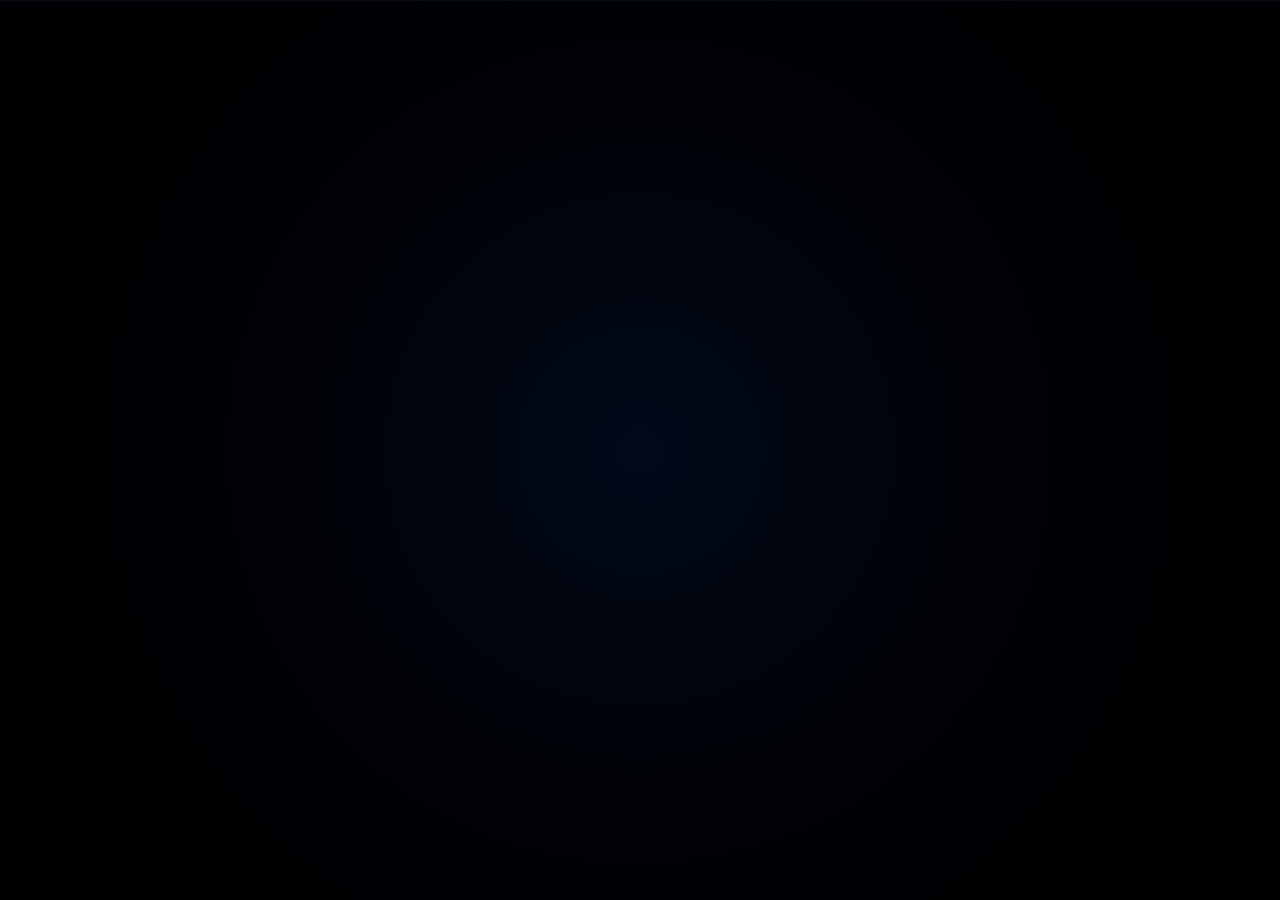
==== commit a1c8d628: "Add files via upload" ====
--- a/index.html
+++ b/index.html
@@ -9,278 +9,241 @@
 html,body{width:100%;height:100%;background:#000000;overflow:hidden;font-family:'Courier New',monospace;}
 #c{position:absolute;inset:0;width:100%;height:100%;}
 #overlay{position:absolute;inset:0;display:flex;flex-direction:column;align-items:center;justify-content:center;pointer-events:none;}
-#main-title{text-align:center;opacity:0;}
-#line1{font-size:clamp(28px,6vw,72px);font-weight:bold;letter-spacing:0.15em;color:#ffffff;display:block;opacity:0;transform:translateY(20px);transition:opacity 0.6s,transform 0.6s;}
-#line2{font-size:clamp(28px,6vw,72px);font-weight:bold;letter-spacing:0.15em;color:#00e5ff;display:block;opacity:0;transform:translateY(20px);transition:opacity 0.6s,transform 0.6s;}
-#line3{font-size:clamp(28px,6vw,72px);font-weight:bold;letter-spacing:0.15em;color:#ffffff;display:block;opacity:0;transform:translateY(20px);transition:opacity 0.6s,transform 0.6s;}
-#sub{font-size:clamp(10px,1.8vw,18px);letter-spacing:0.3em;color:rgba(0,229,255,0.6);margin-top:20px;opacity:0;transition:opacity 0.8s;}
-#divider{width:0;height:1px;background:linear-gradient(90deg,transparent,#00e5ff,transparent);margin:16px auto;transition:width 1s;}
-#enter-btn{
-  position:absolute;bottom:80px;left:50%;transform:translateX(-50%);
-  opacity:0;transition:opacity 0.6s;
-  background:transparent;border:0.5px solid rgba(0,229,255,0.4);
-  color:#00e5ff;font-family:'Courier New',monospace;
-  font-size:11px;letter-spacing:3px;padding:12px 40px;
-  cursor:pointer;pointer-events:all;
-  transition:all 0.3s;
-}
-#enter-btn:hover{background:rgba(0,229,255,0.1);border-color:#00e5ff;box-shadow:0 0 20px rgba(0,229,255,0.2);}
-#scanline{position:absolute;left:0;right:0;height:1px;background:rgba(0,229,255,0.08);pointer-events:none;}
-#version{position:absolute;bottom:20px;left:50%;transform:translateX(-50%);font-size:9px;letter-spacing:2px;color:rgba(0,229,255,0.2);opacity:0;transition:opacity 0.6s;}
+#title-wrap{text-align:center;opacity:0;transition:opacity 0.5s;}
+#l1,#l2,#l3{display:block;font-weight:bold;letter-spacing:0.15em;opacity:0;transform:translateY(30px);transition:opacity 0.7s,transform 0.7s;}
+#l1{font-size:clamp(32px,7vw,90px);color:#ffffff;}
+#l2{font-size:clamp(32px,7vw,90px);color:#00e5ff;}
+#l3{font-size:clamp(32px,7vw,90px);color:#ffffff;}
+#divider{width:0;height:1px;background:linear-gradient(90deg,transparent,#00e5ff,transparent);margin:20px auto;transition:width 1.2s;}
+#sub{font-size:clamp(11px,2vw,20px);letter-spacing:0.3em;color:rgba(0,229,255,0.6);opacity:0;transition:opacity 0.8s;}
+#sub2{font-size:clamp(9px,1.4vw,14px);letter-spacing:0.2em;color:rgba(176,112,255,0.5);margin-top:8px;opacity:0;transition:opacity 0.8s;}
+#enter-btn{position:absolute;bottom:80px;left:50%;transform:translateX(-50%);opacity:0;transition:opacity 0.6s,all 0.3s;background:transparent;border:0.5px solid rgba(0,229,255,0.4);color:#00e5ff;font-family:'Courier New',monospace;font-size:12px;letter-spacing:3px;padding:14px 48px;cursor:pointer;pointer-events:all;}
+#enter-btn:hover{background:rgba(0,229,255,0.1);border-color:#00e5ff;box-shadow:0 0 24px rgba(0,229,255,0.2);}
+#version{position:absolute;bottom:24px;left:50%;transform:translateX(-50%);font-size:9px;letter-spacing:2px;color:rgba(0,229,255,0.2);opacity:0;transition:opacity 0.6s;white-space:nowrap;}
+#scanline{position:absolute;left:0;right:0;height:1px;background:rgba(0,229,255,0.06);pointer-events:none;transition:top 0.016s;}
 </style>
 </head>
 <body>
 <canvas id="c"></canvas>
 <div id="overlay">
-  <div id="main-title">
-    <span id="line1">ALLEN</span>
-    <span id="line2">CAPITAL</span>
-    <span id="line3">VENTURES</span>
+  <div id="title-wrap">
+    <span id="l1">ALLEN</span>
+    <span id="l2">CAPITAL</span>
+    <span id="l3">VENTURES</span>
     <div id="divider"></div>
     <div id="sub">GLOBAL INTELLIGENCE OPERATING SYSTEM</div>
+    <div id="sub2">PULSE X // ALLEN OS // v4.0</div>
   </div>
 </div>
-<button id="enter-btn" onclick="enter()">ENTER SYSTEM</button>
+<button id="enter-btn" onclick="enterSystem()">ENTER SYSTEM</button>
 <div id="scanline"></div>
-<div id="version">PULSE X // v4.0 // ALLEN OS</div>
+<div id="version">ALLEN CAPITAL VENTURES // PULSE X // CLASSIFIED</div>
 
 <script>
-const canvas=document.getElementById('c');
-const ctx=canvas.getContext('2d');
-let W,H,nowT=0,phase=0;
-let particles=[],globePts=[],shockwaves=[];
-let globeBuilt=false,globeProgress=0,titleShown=false,btnShown=false;
-let scanY=0;
-
-function resize(){W=canvas.width=window.innerWidth;H=canvas.height=window.innerHeight;}
-resize();window.addEventListener('resize',resize);
-
-// Build globe points
+const cv=document.getElementById('c');
+const ctx=cv.getContext('2d');
+let W,H,t=0,rotY=0,scanY=0;
+let globeR=0,globePts=[],fieldPts=[],shockwaves=[];
+let phase=0; // 0=building, 1=title, 2=ready
+let elapsed=0,startT=null,titleShown=false;
+let shattering=false,shatterPts=[],shatterT=0;
+
+function resize(){
+  W=cv.width=window.innerWidth;
+  H=cv.height=window.innerHeight;
+  globeR=Math.min(W,H)*0.22;
+  buildGlobe();
+}
+resize();
+window.addEventListener('resize',resize);
+
 function buildGlobe(){
-  globePts=[];
-  const R=Math.min(W,H)*0.22;
-  const lat=18,lon=30;
+  globePts=[];fieldPts=[];
+  const lat=16,lon=26;
   for(let i=0;i<=lat;i++){
     const phi=Math.PI*i/lat;
     for(let j=0;j<=lon;j++){
       const theta=Math.PI*2*j/lon;
       globePts.push({
-        ox:R*Math.sin(phi)*Math.cos(theta),
-        oy:R*Math.cos(phi),
-        oz:R*Math.sin(phi)*Math.sin(theta),
-        alpha:0,targetAlpha:Math.random()*0.6+0.3,
-        delay:Math.random()*3000,
-        size:Math.random()*1.5+0.5,
+        ox:globeR*Math.sin(phi)*Math.cos(theta),
+        oy:globeR*Math.cos(phi),
+        oz:globeR*Math.sin(phi)*Math.sin(theta),
+        alpha:0,target:Math.random()*0.55+0.25,
+        delay:Math.random()*3500,
+        sz:Math.random()*1.4+0.4,
         phase:Math.random()*Math.PI*2,
+        spd:0.6+Math.random()*0.8,
       });
     }
   }
-  // Extra random particles in field
-  for(let i=0;i<200;i++){
-    const R2=Math.min(W,H)*(0.25+Math.random()*0.4);
+  for(let i=0;i<250;i++){
+    const r=globeR*(0.9+Math.random()*2.0);
     const phi=Math.acos(2*Math.random()-1);
     const theta=Math.random()*Math.PI*2;
-    particles.push({
-      x:W/2+R2*Math.sin(phi)*Math.cos(theta),
-      y:H/2+R2*Math.cos(phi),
-      vx:(Math.random()-0.5)*0.3,vy:(Math.random()-0.5)*0.3,
-      size:Math.random()*1.2+0.2,
-      alpha:0,targetAlpha:Math.random()*0.4+0.1,
-      delay:Math.random()*4000,phase:Math.random()*Math.PI*2,
+    fieldPts.push({
+      x:W/2+r*Math.sin(phi)*Math.cos(theta),
+      y:H/2+r*Math.cos(phi),
+      vx:(Math.random()-0.5)*0.25,
+      vy:(Math.random()-0.5)*0.2,
+      sz:Math.random()*1.3+0.2,
+      alpha:0,target:Math.random()*0.35+0.05,
+      delay:Math.random()*4500,
+      phase:Math.random()*Math.PI*2,
     });
   }
 }
-buildGlobe();
-
-let rotY=0,rotSpeed=0.004;
-function project(x,y,z){
-  const cosY=Math.cos(rotY),sinY=Math.sin(rotY);
-  const x2=x*cosY+z*sinY,z2=-x*sinY+z*cosY;
-  const fov=600,scale=fov/(fov+z2+200);
-  return{x:W/2+x2*scale,y:H/2+y2*scale,z:z2,scale};
-}
-
-function addShockwave(){
-  shockwaves.push({r:0,maxR:Math.max(W,H)*0.8,alpha:0.8,col:'#00e5ff'});
-}
-
-function drawGlobe(elapsed){
-  globeProgress=Math.min(1,elapsed/3500);
-  rotY+=rotSpeed;
-  const R=Math.min(W,H)*0.22;
-  // Draw lat/lon lines
-  const latLines=10,lonLines=16;
-  for(let i=0;i<=latLines;i++){
-    const phi=Math.PI*i/latLines;
+
+function proj(x,y,z){
+  const cy=Math.cos(rotY),sy=Math.sin(rotY);
+  const x2=x*cy+z*sy,z2=-x*sy+z*cy;
+  const fov=650,s=fov/(fov+z2+200);
+  return{x:W/2+x2*s,y:H/2+y2*s,z:z2,s};
+}
+
+function addShock(col){shockwaves.push({r:0,alpha:0.9,col:col||'#00e5ff'});}
+
+function drawGlobe(el){
+  const prog=Math.min(1,el/3800);
+  rotY+=0.003;
+  const latL=12,lonL=18;
+  for(let i=0;i<=latL;i++){
+    const lat=(-Math.PI/2)+(Math.PI*i/latL);
     ctx.beginPath();let first=true;
     for(let j=0;j<=60;j++){
-      const theta=Math.PI*2*j/60;
-      const x=R*Math.sin(phi)*Math.cos(theta+rotY);
-      const y=R*Math.cos(phi);
-      const z=R*Math.sin(phi)*Math.sin(theta+rotY);
-      const p=project(x,y,z);
-      if(p.z<-R*0.2){first=true;continue;}
-      const a=(p.z+R)/(R*2)*0.08*globeProgress;
+      const lon=(Math.PI*2*j/60);
+      const x=globeR*Math.cos(lat)*Math.cos(lon+rotY);
+      const y=globeR*Math.sin(lat);
+      const z=globeR*Math.cos(lat)*Math.sin(lon+rotY);
+      const p=proj(x,y,z);
+      if(p.z<-globeR*0.1){first=true;continue;}
       if(first){ctx.moveTo(p.x,p.y);first=false;}else ctx.lineTo(p.x,p.y);
     }
-    ctx.strokeStyle=`rgba(0,180,255,${0.06*globeProgress})`;ctx.lineWidth=0.4;ctx.stroke();
-  }
-  for(let i=0;i<lonLines;i++){
-    const theta=Math.PI*2*i/lonLines;
+    ctx.strokeStyle=`rgba(0,180,255,${0.06*prog})`;ctx.lineWidth=0.4;ctx.stroke();
+  }
+  for(let i=0;i<lonL;i++){
+    const lon=(Math.PI*2*i/lonL);
     ctx.beginPath();let first=true;
     for(let j=0;j<=40;j++){
-      const phi=Math.PI*j/40;
-      const x=R*Math.sin(phi)*Math.cos(theta+rotY);
-      const y=R*Math.cos(phi);
-      const z=R*Math.sin(phi)*Math.sin(theta+rotY);
-      const p=project(x,y,z);
-      if(p.z<-R*0.2){first=true;continue;}
+      const lat=(-Math.PI/2)+(Math.PI*j/40);
+      const x=globeR*Math.cos(lat)*Math.cos(lon+rotY);
+      const y=globeR*Math.sin(lat);
+      const z=globeR*Math.cos(lat)*Math.sin(lon+rotY);
+      const p=proj(x,y,z);
+      if(p.z<-globeR*0.1){first=true;continue;}
       if(first){ctx.moveTo(p.x,p.y);first=false;}else ctx.lineTo(p.x,p.y);
     }
-    ctx.strokeStyle=`rgba(0,180,255,${0.04*globeProgress})`;ctx.lineWidth=0.3;ctx.stroke();
-  }
-  // Outer ring
-  ctx.beginPath();ctx.arc(W/2,H/2,R,0,Math.PI*2);
-  ctx.strokeStyle=`rgba(0,220,255,${0.3*globeProgress})`;ctx.lineWidth=1.2;ctx.stroke();
-  // Globe particles
-  const t=nowT/1000;
+    ctx.strokeStyle=`rgba(0,180,255,${0.04*prog})`;ctx.lineWidth=0.3;ctx.stroke();
+  }
+  ctx.beginPath();ctx.arc(W/2,H/2,globeR,0,Math.PI*2);
+  ctx.strokeStyle=`rgba(0,220,255,${0.25*prog})`;ctx.lineWidth=1.3;ctx.stroke();
+  const sec=t/1000;
+  const cr=7+3*Math.sin(sec*1.4);
+  ctx.beginPath();ctx.arc(W/2,H/2,cr,0,Math.PI*2);
+  ctx.fillStyle=`rgba(0,200,255,${0.8*prog})`;ctx.fill();
+  ctx.beginPath();ctx.arc(W/2,H/2,cr*0.45,0,Math.PI*2);
+  ctx.fillStyle=`rgba(220,245,255,${prog})`;ctx.fill();
   globePts.forEach(p=>{
-    if(elapsed<p.delay)return;
-    p.alpha=Math.min(p.targetAlpha,(elapsed-p.delay)/800*p.targetAlpha);
+    if(el<p.delay)return;
+    p.alpha=Math.min(p.target,(el-p.delay)/700*p.target);
     const x=p.ox*Math.cos(rotY)+p.oz*Math.sin(rotY);
     const z=-p.ox*Math.sin(rotY)+p.oz*Math.cos(rotY);
-    const pr=project(x,p.oy,z);
-    if(pr.z<-R*0.3)return;
-    const breathe=0.7+0.3*Math.sin(t*1.2+p.phase);
-    ctx.beginPath();ctx.arc(pr.x,pr.y,p.size*Math.max(0.4,pr.scale),0,Math.PI*2);
-    ctx.fillStyle=`rgba(0,210,255,${p.alpha*breathe})`;ctx.fill();
+    const pr=proj(x,p.oy,z);
+    if(pr.z<-globeR*0.3)return;
+    const b=0.7+0.3*Math.sin(sec*p.spd+p.phase);
+    ctx.beginPath();ctx.arc(pr.x,pr.y,p.sz*Math.max(0.4,pr.s),0,Math.PI*2);
+    ctx.fillStyle=`rgba(0,210,255,${p.alpha*b})`;ctx.fill();
   });
-  // Core glow
-  const coreA=globeProgress;
-  const coreR=6+3*Math.sin(t*1.5);
-  const grad=ctx.createRadialGradient(W/2,H/2,0,W/2,H/2,R*0.8);
-  grad.addColorStop(0,`rgba(0,60,120,${0.15*coreA})`);
-  grad.addColorStop(1,'rgba(0,0,0,0)');
-  ctx.fillStyle=grad;ctx.fillRect(0,0,W,H);
-  ctx.beginPath();ctx.arc(W/2,H/2,coreR,0,Math.PI*2);
-  ctx.fillStyle=`rgba(0,200,255,${0.8*coreA})`;ctx.fill();
-  ctx.beginPath();ctx.arc(W/2,H/2,coreR*0.5,0,Math.PI*2);
-  ctx.fillStyle=`rgba(200,240,255,${coreA})`;ctx.fill();
-}
-
-function drawParticles(elapsed){
-  const t=nowT/1000;
-  particles.forEach(p=>{
-    if(elapsed<p.delay)return;
-    p.alpha=Math.min(p.targetAlpha,(elapsed-p.delay)/600*p.targetAlpha);
+  fieldPts.forEach(p=>{
+    if(el<p.delay)return;
+    p.alpha=Math.min(p.target,(el-p.delay)/600*p.target);
     p.x+=p.vx;p.y+=p.vy;
-    const breathe=0.6+0.4*Math.sin(t+p.phase);
-    ctx.beginPath();ctx.arc(p.x,p.y,p.size,0,Math.PI*2);
-    ctx.fillStyle=`rgba(0,180,255,${p.alpha*breathe})`;ctx.fill();
+    if(p.x<0||p.x>W)p.vx*=-1;
+    if(p.y<0||p.y>H)p.vy*=-1;
+    const b=0.6+0.4*Math.sin(sec+p.phase);
+    ctx.beginPath();ctx.arc(p.x,p.y,p.sz,0,Math.PI*2);
+    ctx.fillStyle=`rgba(0,180,255,${p.alpha*b})`;ctx.fill();
   });
 }
 
 function drawShockwaves(){
   for(let i=shockwaves.length-1;i>=0;i--){
-    const sw=shockwaves[i];
-    sw.r+=8;sw.alpha-=0.018;
-    if(sw.alpha<=0){shockwaves.splice(i,1);continue;}
-    ctx.beginPath();ctx.arc(W/2,H/2,sw.r,0,Math.PI*2);
-    ctx.strokeStyle=`rgba(0,229,255,${sw.alpha})`;ctx.lineWidth=2;ctx.stroke();
-    if(sw.r>50){
-      ctx.beginPath();ctx.arc(W/2,H/2,sw.r*0.7,0,Math.PI*2);
-      ctx.strokeStyle=`rgba(0,229,255,${sw.alpha*0.4})`;ctx.lineWidth=0.8;ctx.stroke();
-    }
-  }
-}
-
-// Shattering effect
-let shatterPieces=[];
-let shattering=false,shatterDone=false;
+    const s=shockwaves[i];
+    s.r+=9;s.alpha-=0.02;
+    if(s.alpha<=0){shockwaves.splice(i,1);continue;}
+    ctx.beginPath();ctx.arc(W/2,H/2,s.r,0,Math.PI*2);
+    ctx.strokeStyle=`rgba(0,229,255,${s.alpha})`;ctx.lineWidth=2;ctx.stroke();
+    if(s.r>60){
+      ctx.beginPath();ctx.arc(W/2,H/2,s.r*0.65,0,Math.PI*2);
+      ctx.strokeStyle=`rgba(0,229,255,${s.alpha*0.3})`;ctx.lineWidth=0.8;ctx.stroke();
+    }
+  }
+}
+
+function showTitle(){
+  if(titleShown)return;titleShown=true;
+  document.getElementById('title-wrap').style.opacity='1';
+  setTimeout(()=>{const l1=document.getElementById('l1');l1.style.opacity='1';l1.style.transform='translateY(0)';},50);
+  setTimeout(()=>{const l2=document.getElementById('l2');l2.style.opacity='1';l2.style.transform='translateY(0)';},320);
+  setTimeout(()=>{const l3=document.getElementById('l3');l3.style.opacity='1';l3.style.transform='translateY(0)';},590);
+  setTimeout(()=>{document.getElementById('divider').style.width='320px';},950);
+  setTimeout(()=>{document.getElementById('sub').style.opacity='1';},1200);
+  setTimeout(()=>{document.getElementById('sub2').style.opacity='1';},1500);
+  setTimeout(()=>{document.getElementById('version').style.opacity='1';},1700);
+  setTimeout(()=>{document.getElementById('enter-btn').style.opacity='1';},2100);
+}
 
 function buildShatter(){
-  shatterPieces=[];
-  const cols=20,rows=14;
-  for(let r=0;r<rows;r++){
-    for(let c=0;c<cols;c++){
-      shatterPieces.push({
-        x:c*(W/cols),y:r*(H/rows),
-        w:W/cols,h:H/rows,
-        vx:(Math.random()-0.5)*18,
-        vy:(Math.random()-0.5)*14-3,
-        rot:0,rotSpeed:(Math.random()-0.5)*0.2,
-        alpha:1,
-        delay:Math.random()*300,
-      });
-    }
-  }
-}
-
-function drawShatter(elapsed){
-  shatterPieces.forEach(p=>{
-    if(elapsed<p.delay)return;
-    p.x+=p.vx;p.y+=p.vy;p.vy+=0.4;
-    p.rot+=p.rotSpeed;p.alpha-=0.028;
+  shatterPts=[];
+  const cols=22,rows=16;
+  for(let r=0;r<rows;r++)for(let c=0;c<cols;c++){
+    shatterPts.push({
+      x:c*(W/cols),y:r*(H/rows),w:W/cols,h:H/rows,
+      vx:(Math.random()-0.5)*22,vy:(Math.random()-0.5)*16-4,
+      rot:0,rotSpd:(Math.random()-0.5)*0.25,
+      alpha:1,delay:Math.random()*250,
+    });
+  }
+}
+
+function drawShatter(st){
+  const el2=st;
+  shatterPts.forEach(p=>{
+    if(el2<p.delay)return;
+    const dt=(el2-p.delay)/16;
+    p.x+=p.vx;p.y+=p.vy;p.vy+=0.5;p.rot+=p.rotSpd;p.alpha-=0.025;
     if(p.alpha<=0)return;
-    ctx.save();ctx.globalAlpha=p.alpha;
+    ctx.save();ctx.globalAlpha=Math.max(0,p.alpha);
     ctx.translate(p.x+p.w/2,p.y+p.h/2);ctx.rotate(p.rot);
-    ctx.fillStyle='rgba(0,6,20,0.9)';
-    ctx.fillRect(-p.w/2,-p.h/2,p.w,p.h);
-    ctx.strokeStyle=`rgba(0,229,255,${p.alpha*0.6})`;ctx.lineWidth=0.5;
-    ctx.strokeRect(-p.w/2,-p.h/2,p.w,p.h);
+    ctx.fillStyle='rgba(0,4,14,0.92)';ctx.fillRect(-p.w/2,-p.h/2,p.w,p.h);
+    ctx.strokeStyle=`rgba(0,229,255,${p.alpha*0.5})`;ctx.lineWidth=0.5;ctx.strokeRect(-p.w/2,-p.h/2,p.w,p.h);
     ctx.restore();ctx.globalAlpha=1;
   });
 }
 
-let startTime=null,shatterStart=null,titleTime=null;
-
-function showTitle(){
-  document.getElementById('main-title').style.opacity='1';
-  setTimeout(()=>{document.getElementById('line1').style.opacity='1';document.getElementById('line1').style.transform='translateY(0)';},0);
-  setTimeout(()=>{document.getElementById('line2').style.opacity='1';document.getElementById('line2').style.transform='translateY(0)';},280);
-  setTimeout(()=>{document.getElementById('line3').style.opacity='1';document.getElementById('line3').style.transform='translateY(0)';},560);
-  setTimeout(()=>{document.getElementById('divider').style.width='300px';},900);
-  setTimeout(()=>{document.getElementById('sub').style.opacity='1';},1200);
-  setTimeout(()=>{document.getElementById('version').style.opacity='1';},1500);
-  setTimeout(()=>{document.getElementById('enter-btn').style.opacity='1';btnShown=true;},2000);
-}
-
-function enter(){
-  buildShatter();shattering=true;shatterStart=performance.now();
+window.enterSystem=function(){
+  buildShatter();shattering=true;shatterT=performance.now();
   document.getElementById('enter-btn').style.opacity='0';
-  document.getElementById('main-title').style.opacity='0';
+  document.getElementById('title-wrap').style.opacity='0';
   document.getElementById('version').style.opacity='0';
+  addShock('#b070ff');setTimeout(()=>addShock('#00e5ff'),200);
   setTimeout(()=>{window.location.href='dashboard.html';},1800);
-}
-window.enter=enter;
-
-// Scanline
-function drawScanline(){
-  scanY=(scanY+0.8)%(H);
+};
+
+let shatterStart=null;
+function frame(ts){
+  if(!startT)startT=ts;
+  t=ts;
+  const el=ts-startT;
+  ctx.fillStyle='rgba(0,0,4,0.88)';ctx.fillRect(0,0,W,H);
+  const grad=ctx.createRadialGradient(W/2,H/2,0,W/2,H/2,Math.min(W,H)*0.7);
+  grad.addColorStop(0,'rgba(0,20,50,0.5)');grad.addColorStop(1,'rgba(0,0,0,0)');
+  ctx.fillStyle=grad;ctx.fillRect(0,0,W,H);
+  drawGlobe(el);
+  drawShockwaves();
+  if(el>3400&&!titleShown){addShock();setTimeout(()=>addShock('#b070ff'),300);showTitle();}
+  if(shattering&&shatterT){drawShatter(ts-shatterT);}
+  scanY=(scanY+0.9)%H;
   document.getElementById('scanline').style.top=scanY+'px';
-}
-
-function frame(ts){
-  if(!startTime)startTime=ts;
-  nowT=ts;
-  const elapsed=ts-startTime;
-  ctx.fillStyle='rgba(0,0,2,0.88)';ctx.fillRect(0,0,W,H);
-
-  drawParticles(elapsed);
-  drawGlobe(elapsed);
-  drawShockwaves();
-
-  if(elapsed>3200&&!titleShown){
-    titleShown=true;addShockwave();
-    setTimeout(()=>{addShockwave();},400);
-    setTimeout(showTitle,600);
-  }
-
-  if(shattering&&shatterStart){
-    drawShatter(ts-shatterStart);
-  }
-
-  drawScanline();
   requestAnimationFrame(frame);
 }
 requestAnimationFrame(frame);
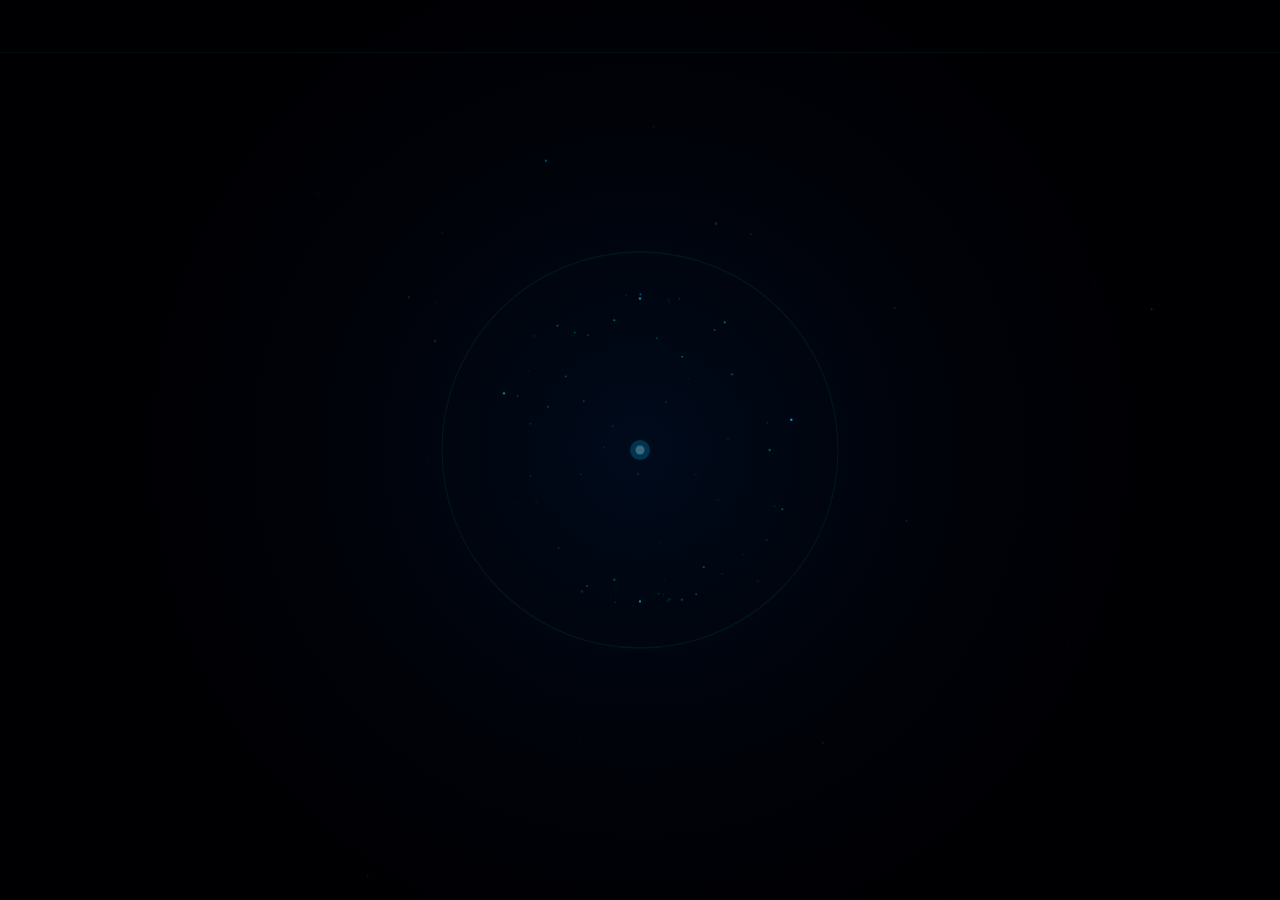
==== commit 54b8b7b0: "Add files via upload" ====
--- a/index.html
+++ b/index.html
@@ -97,7 +97,7 @@
   const cy=Math.cos(rotY),sy=Math.sin(rotY);
   const x2=x*cy+z*sy,z2=-x*sy+z*cy;
   const fov=650,s=fov/(fov+z2+200);
-  return{x:W/2+x2*s,y:H/2+y2*s,z:z2,s};
+  return{x:W/2+x2*s,y:H/2+y*s,z:z2,s};
 }
 
 function addShock(col){shockwaves.push({r:0,alpha:0.9,col:col||'#00e5ff'});}
